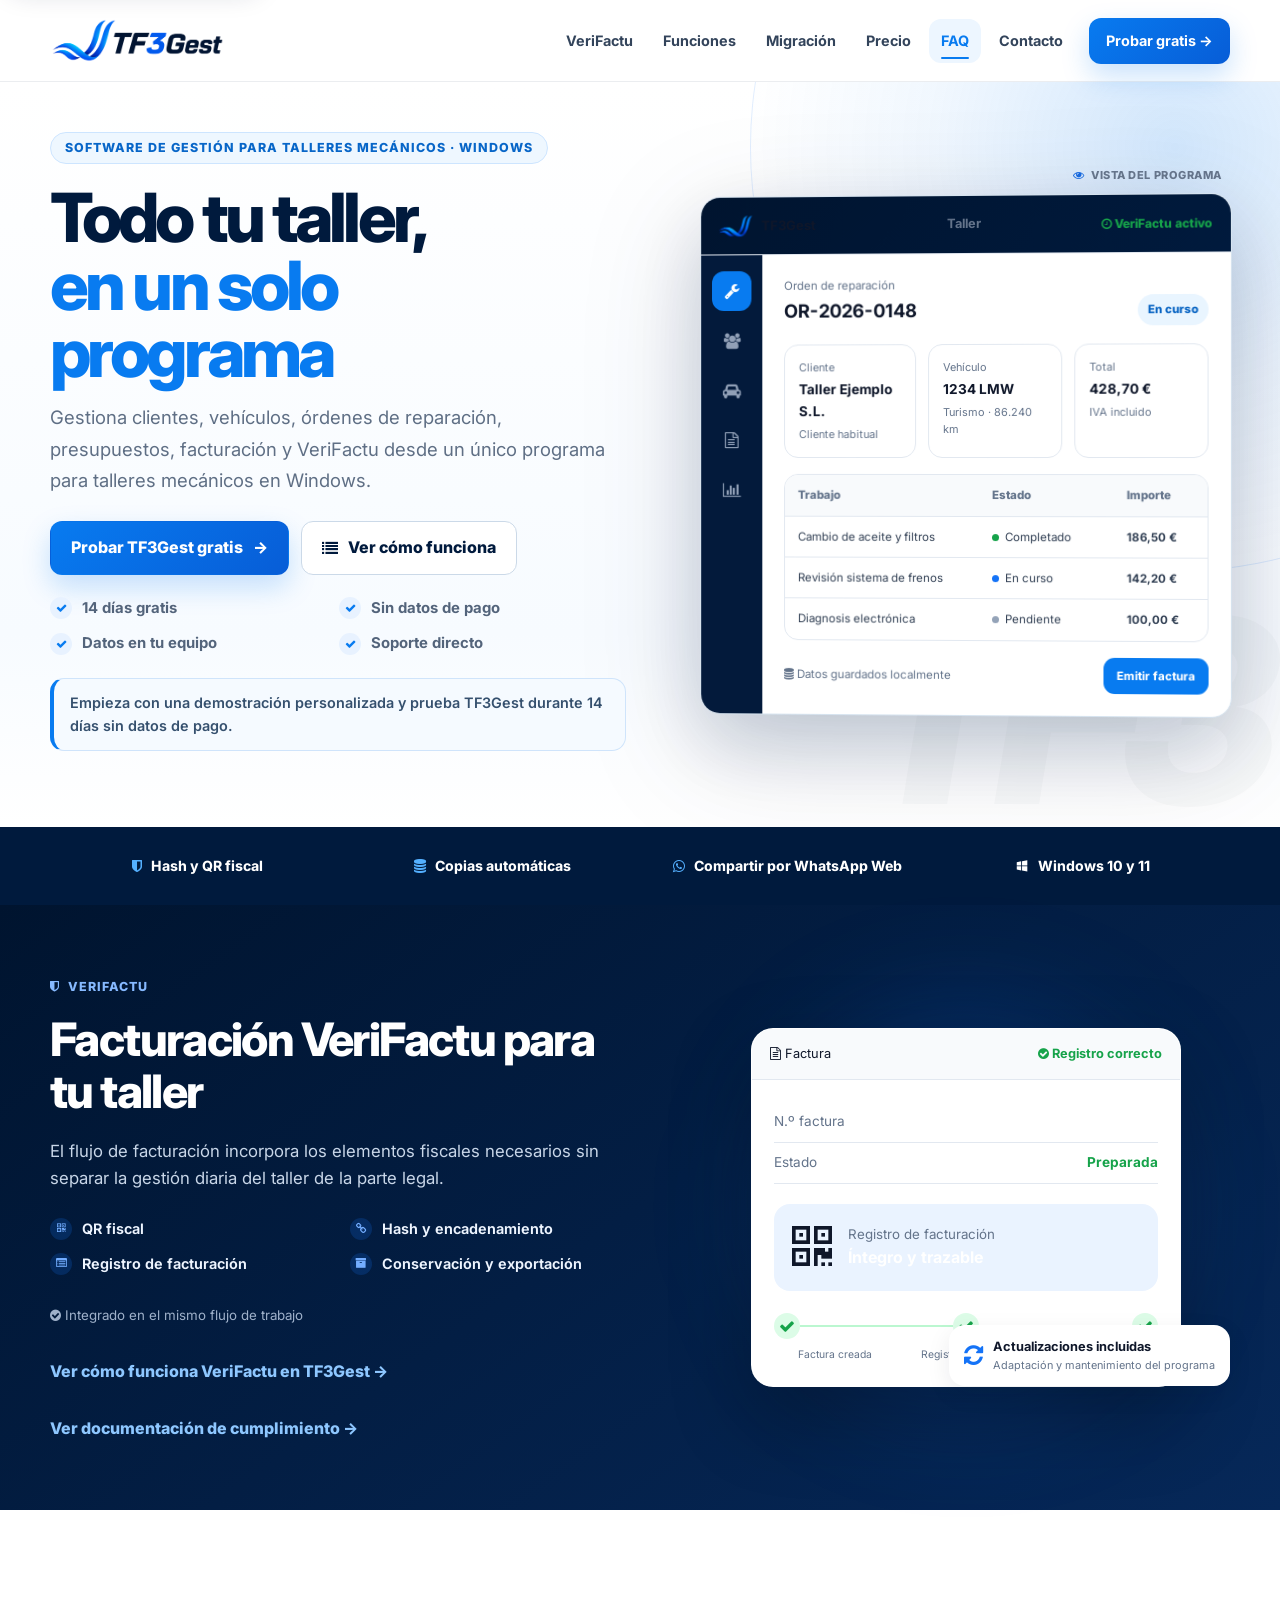
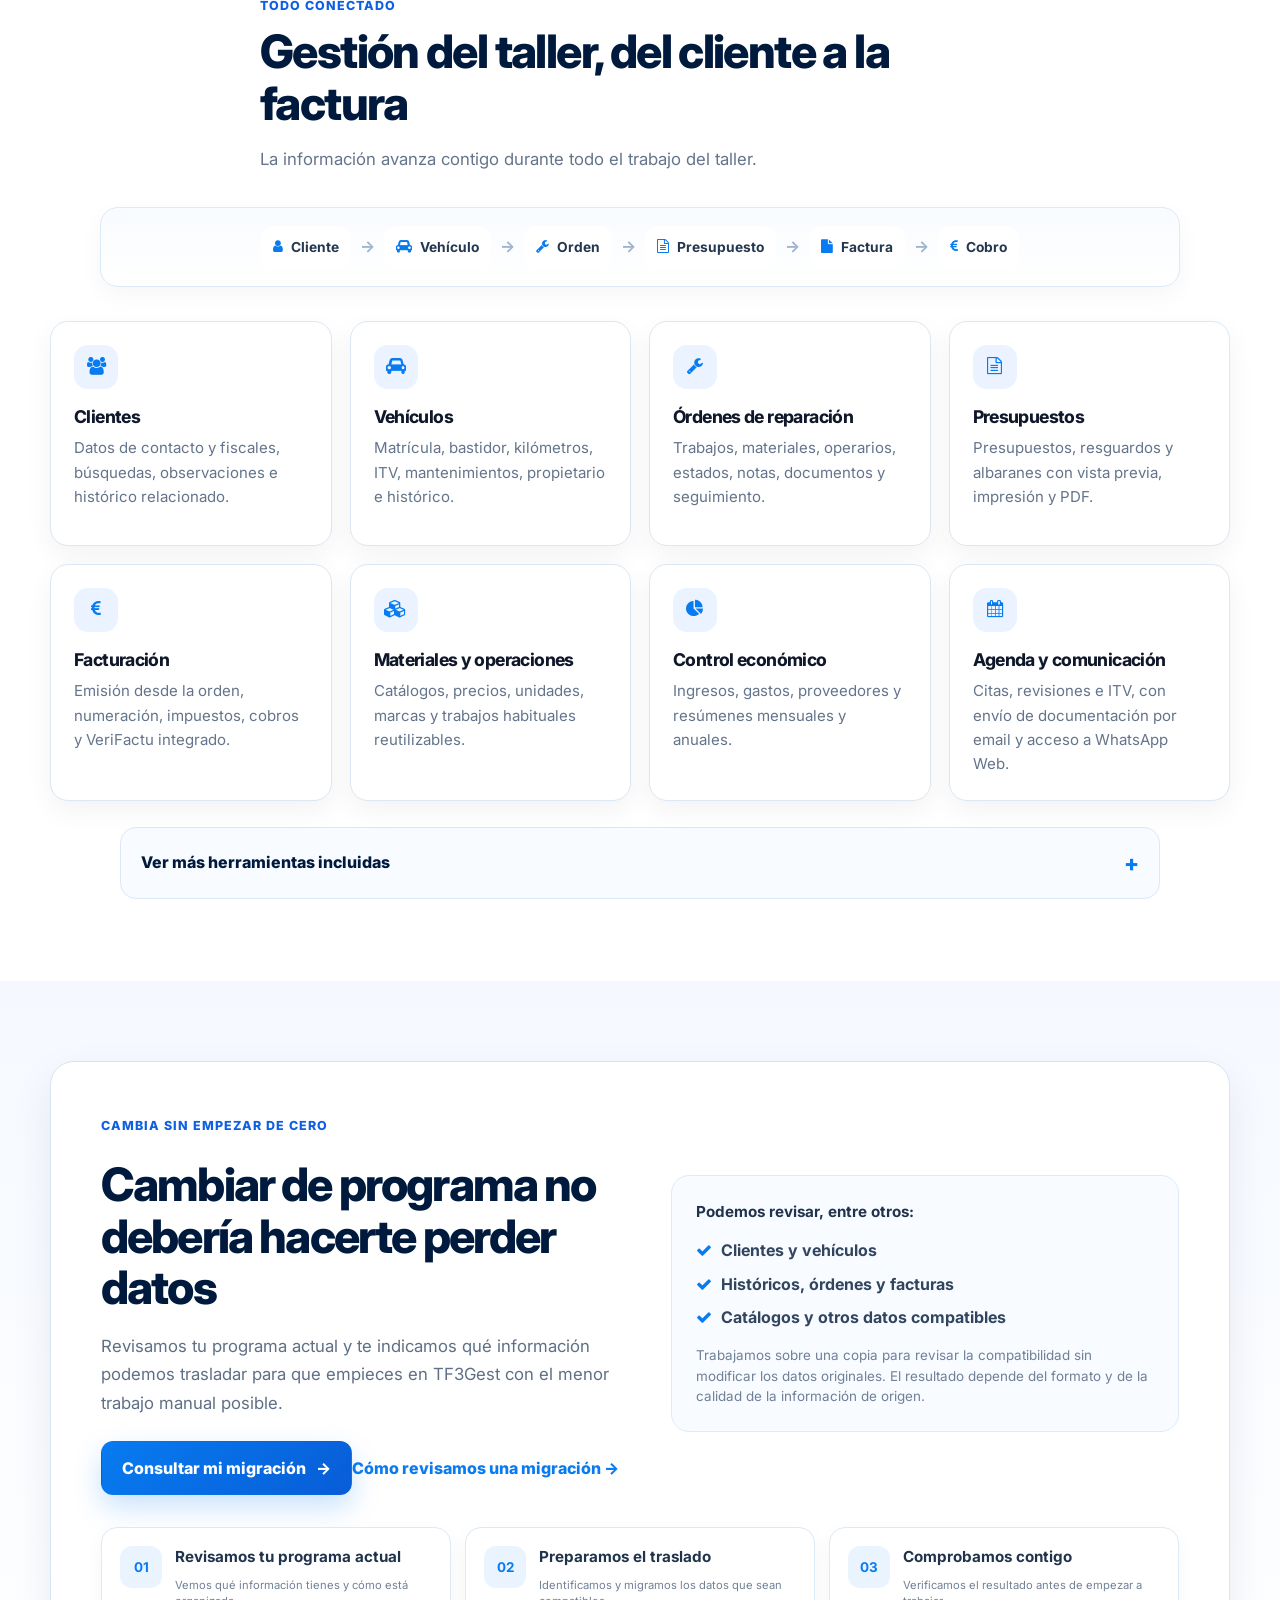
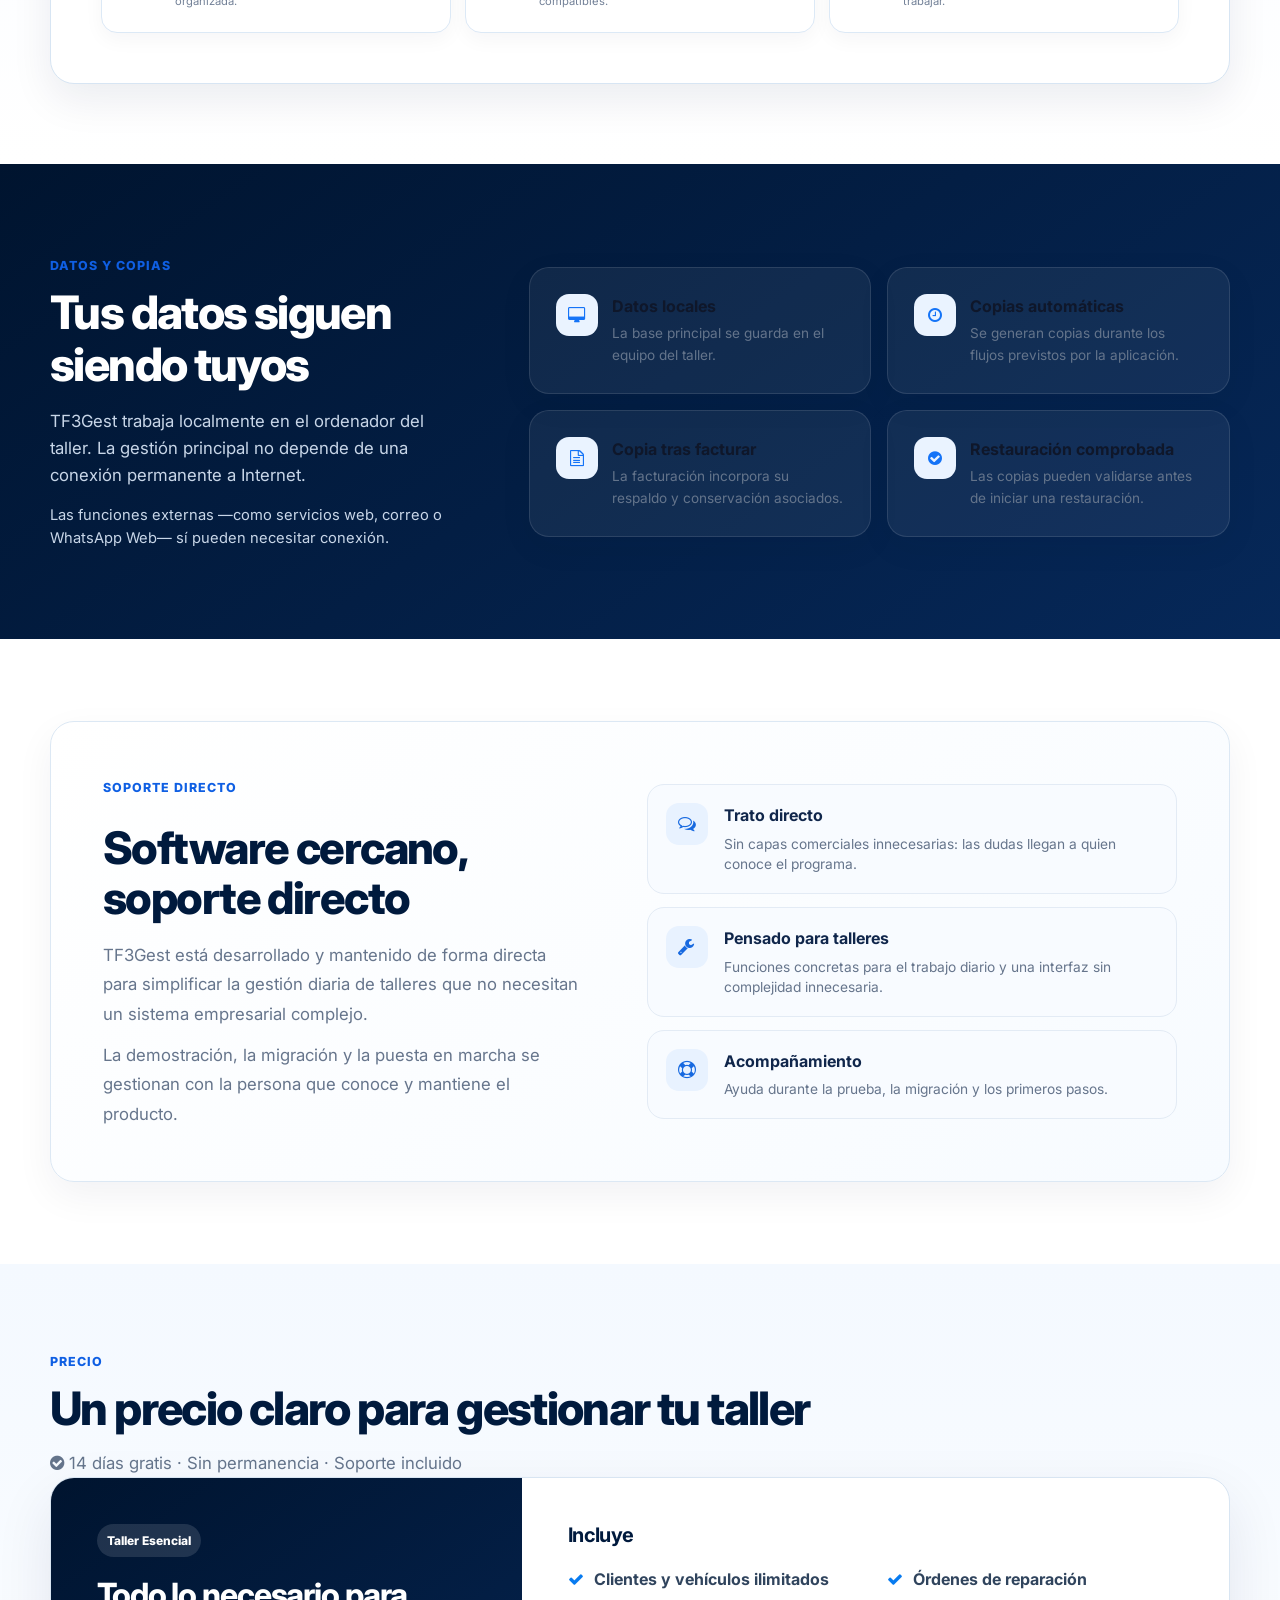
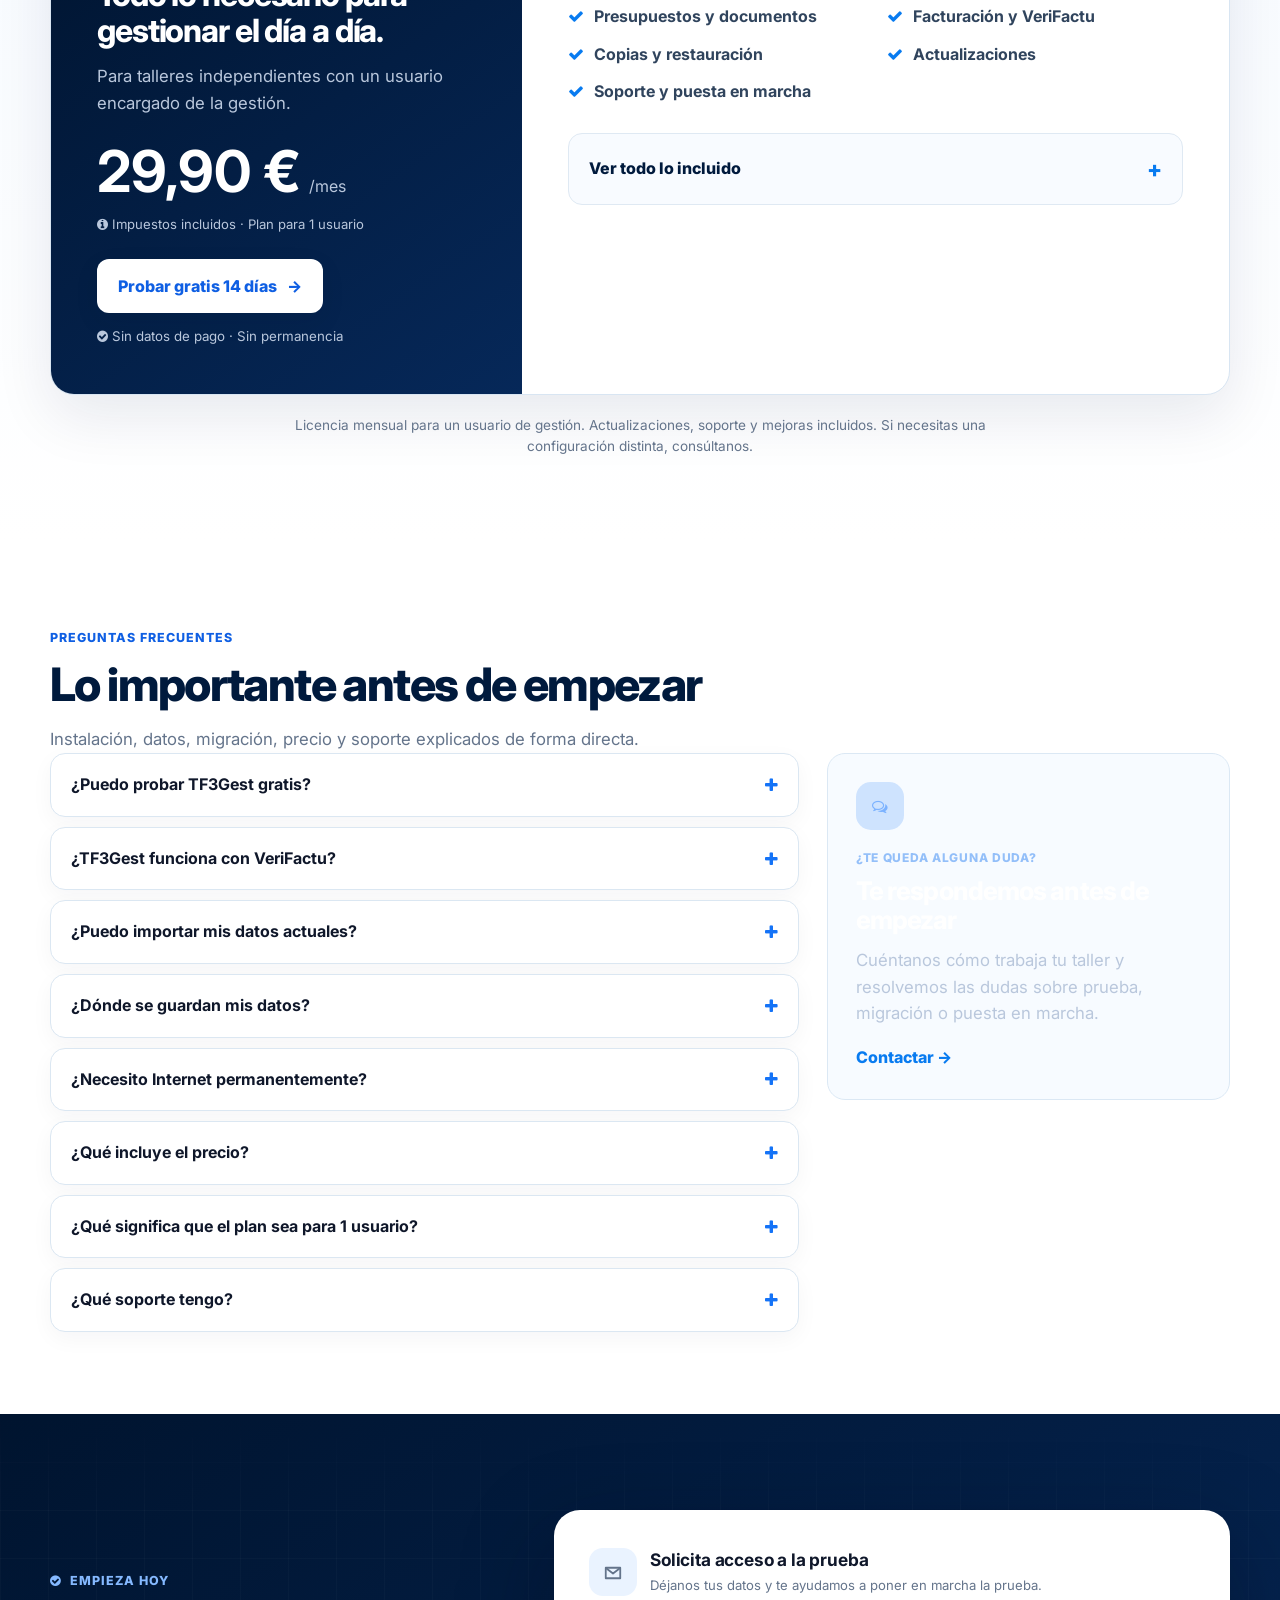
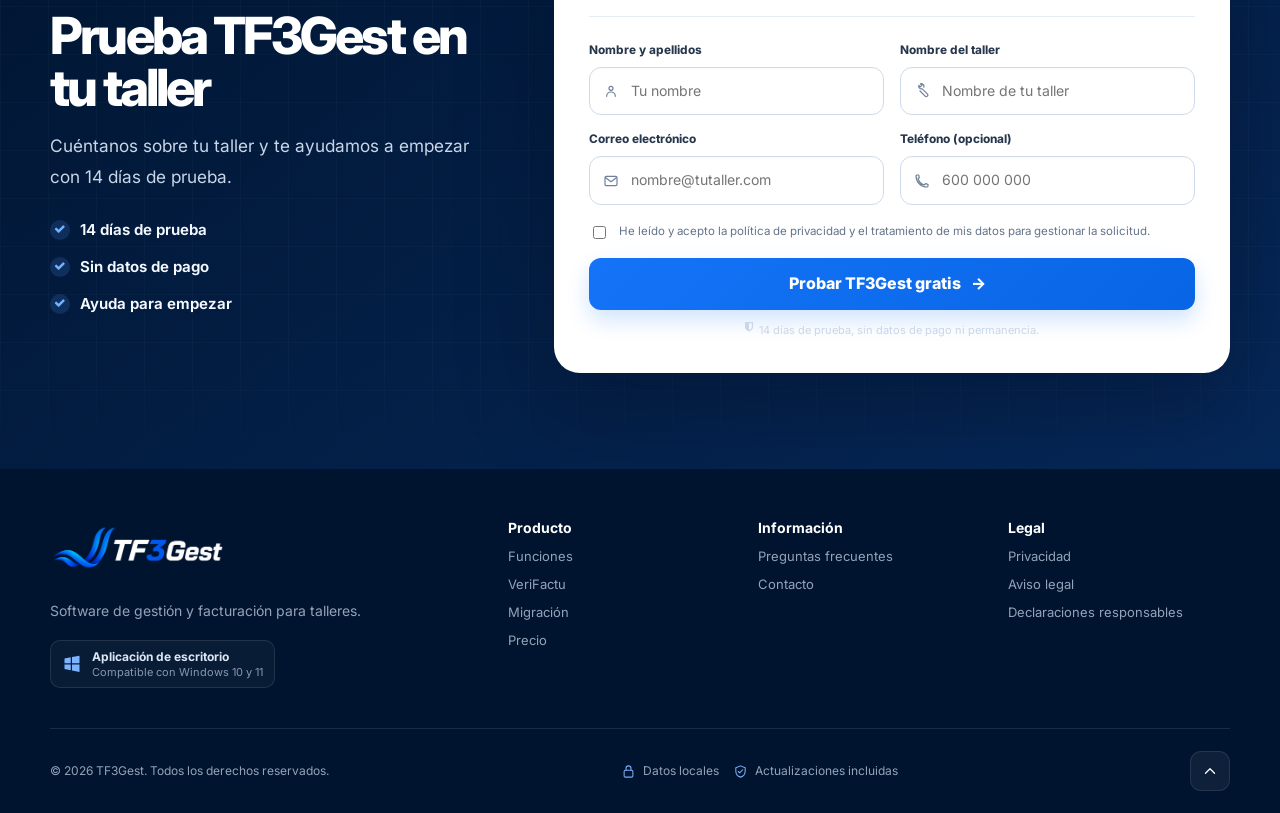
==== index.html @ b90264cd "s" ====
<!DOCTYPE html>

<html lang="es">
<head>
<title>TF3Gest | Software de gestión para talleres mecánicos</title>
<meta charset="utf-8"/>
<meta content="Software de gestión para talleres mecánicos en Windows: clientes, vehículos, órdenes de reparación, presupuestos, facturación, cobros y VeriFactu." name="description"/>
<meta content="width=device-width, initial-scale=1" name="viewport"/>
<meta content="index, follow, max-image-preview:large" name="robots"/>
<meta content="TF3Gest" name="author"/>
<meta content="#071633" name="theme-color"/>
<meta content="light" name="color-scheme"/>
<link href="https://tf3gest.com/" rel="canonical"/>
<link href="https://tf3gest.com/favicon.png" rel="icon" sizes="48x48" type="image/png"/>
<link href="https://tf3gest.com/favicon.ico" rel="icon" sizes="any"/>
<link href="https://tf3gest.com/apple-touch-icon.png" rel="apple-touch-icon" sizes="180x180"/>
<link href="site.webmanifest" rel="manifest"/>
<meta content="website" property="og:type"/>
<meta content="TF3Gest" property="og:site_name"/>
<meta content="es_ES" property="og:locale"/>
<meta content="TF3Gest, software de gestión para talleres mecánicos" property="og:image:alt"/>
<meta content="TF3Gest | Software de gestión para talleres mecánicos" name="twitter:title"/>
<meta content="Software para talleres mecánicos con gestión, facturación y VeriFactu en Windows." name="twitter:description"/>
<meta content="https://tf3gest.com/images/tf3gest-social.png" name="twitter:image"/>
<meta content="TF3Gest | Software de gestión para talleres mecánicos" property="og:title"/>
<meta content="Gestiona clientes, vehículos, reparaciones, presupuestos, facturación y VeriFactu desde un único programa para talleres mecánicos." property="og:description"/>
<meta content="https://tf3gest.com/images/tf3gest-social.png" property="og:image"/>
<meta content="https://tf3gest.com/" property="og:url"/>
<meta content="summary_large_image" name="twitter:card"/>
<script type="application/ld+json">{"@context":"https://schema.org","@type":"SoftwareApplication","name":"TF3Gest","url":"https://tf3gest.com/","applicationCategory":"BusinessApplication","applicationSubCategory":"Software de gestión para talleres mecánicos","operatingSystem":"Windows 10, Windows 11","inLanguage":"es-ES","description":"Software de gestión para talleres mecánicos en Windows: clientes, vehículos, órdenes de reparación, presupuestos, facturación, cobros y VeriFactu.","image":"https://tf3gest.com/images/tf3gest-social.png","offers":{"@type":"Offer","price":"29.90","priceCurrency":"EUR","description":"Plan Taller Esencial para 1 usuario"},"featureList":["Clientes y vehículos","Órdenes de reparación","Presupuestos, facturación y cobros","Funciones VeriFactu","Agenda y comunicación","Stock, compras y proveedores"]}</script>
<script type="application/ld+json">{
  "@context": "https://schema.org",
  "@type": "FAQPage",
  "mainEntity": [
    {
      "@type": "Question",
      "name": "¿Puedo probar TF3Gest gratis?",
      "acceptedAnswer": {
        "@type": "Answer",
        "text": "Sí. Puedes solicitar acceso y probar TF3Gest durante 14 días sin facilitar datos de pago."
      }
    },
    {
      "@type": "Question",
      "name": "¿TF3Gest funciona con VeriFactu?",
      "acceptedAnswer": {
        "@type": "Answer",
        "text": "Sí. La facturación incorpora los elementos de registro, trazabilidad, encadenamiento y QR incluidos en el flujo de VeriFactu de la aplicación."
      }
    },
    {
      "@type": "Question",
      "name": "¿Puedo importar mis datos actuales?",
      "acceptedAnswer": {
        "@type": "Answer",
        "text": "Sí. Revisamos previamente el formato y te indicamos qué información compatible puede trasladarse."
      }
    },
    {
      "@type": "Question",
      "name": "¿Dónde se guardan mis datos?",
      "acceptedAnswer": {
        "@type": "Answer",
        "text": "La base principal se guarda localmente en el ordenador del taller y la aplicación incorpora funciones de copia, validación y restauración."
      }
    },
    {
      "@type": "Question",
      "name": "¿Necesito Internet permanentemente?",
      "acceptedAnswer": {
        "@type": "Answer",
        "text": "No para la gestión principal. Las funciones que dependen de servicios externos sí necesitan conexión."
      }
    },
    {
      "@type": "Question",
      "name": "¿Qué incluye el precio?",
      "acceptedAnswer": {
        "@type": "Answer",
        "text": "El Plan Taller Esencial cuesta 29,90 € al mes, impuestos incluidos, para un usuario e incluye actualizaciones y soporte."
      }
    },
    {
      "@type": "Question",
      "name": "¿Qué significa que el plan sea para 1 usuario?",
      "acceptedAnswer": {
        "@type": "Answer",
        "text": "El Plan Taller Esencial incluye un usuario de gestión. Si el taller necesita una configuración diferente, se revisa el caso concreto."
      }
    },
    {
      "@type": "Question",
      "name": "¿Qué soporte tengo?",
      "acceptedAnswer": {
        "@type": "Answer",
        "text": "Incluye soporte durante la puesta en marcha y para resolver incidencias o dudas de uso del producto."
      }
    }
  ]
}</script>
<link href="https://fonts.googleapis.com" rel="preconnect"/>
<link crossorigin="" href="https://fonts.gstatic.com" rel="preconnect"/>
<link href="https://fonts.googleapis.com/css2?family=Inter:wght@400..800&amp;display=swap" rel="stylesheet"/>
<link as="font" crossorigin="anonymous" href="plugins/font-awesome-4.7.0/fonts/fontawesome-tf3gest.woff2" rel="preload" type="font/woff2"/><link href="plugins/font-awesome-4.7.0/css/font-awesome-tf3gest.min.css?v=20260828b" rel="stylesheet"/>
<link href="styles/design-system.css?v=2" rel="stylesheet"/>
<link href="styles/home.css?v=20260828g" rel="stylesheet"/>
<noscript>
<style>.nw-reveal{opacity:1;transform:none}</style>
</noscript><link href="styles/brand-final.css?v=20260828g" rel="stylesheet"/>
<meta content="TF3Gest" name="application-name"/><meta content="https://tf3gest.com/images/tf3gest-social.png" property="og:image:secure_url"/><meta content="image/png" property="og:image:type"/><meta content="1200" property="og:image:width"/><meta content="630" property="og:image:height"/><meta content="TF3Gest, software de gestión para talleres mecánicos" name="twitter:image:alt"/><link href="https://tf3gest.com/" hreflang="es-ES" rel="alternate"/><link href="https://tf3gest.com/" hreflang="x-default" rel="alternate"/><script type="application/ld+json">{"@context":"https://schema.org","@type":"WebSite","@id":"https://tf3gest.com/#website","url":"https://tf3gest.com/","name":"TF3Gest","alternateName":"TF3 Gest","inLanguage":"es-ES","description":"Software de gestión y facturación para talleres mecánicos."}</script></head>
<body id="top">
<a class="nw-skip-link" href="#contenido-principal">Saltar al contenido principal</a>
<div class="super_container">
<header class="header">
<div id="navbar_container">
</div>
</header>
<main id="inicio" tabindex="-1">
<span aria-hidden="true" class="nw-anchor-target" id="contenido-principal">
</span>
<section class="nw-hero" id="hero-section">
<div class="nw-shell nw-hero__grid">
<div class="nw-hero__copy">
<span class="nw-kicker">Software de gestión para talleres mecánicos · Windows</span>
<h1>Todo tu taller, <span>en un solo programa</span>
</h1>
<p class="nw-hero__lead">Gestiona clientes, vehículos, órdenes de reparación, presupuestos, facturación y VeriFactu desde un único programa para talleres mecánicos en Windows.</p>
<div class="nw-hero__actions">
<a class="nw-btn nw-btn--primary" href="#download-section">Probar TF3Gest gratis <span aria-hidden="true">→</span></a>
<a class="nw-btn nw-btn--secondary" href="#features-section">
<i aria-hidden="true" class="fa fa-list">
</i> Ver cómo funciona</a>
</div>
<div class="nw-trust">
<span>
<i aria-hidden="true" class="fa fa-check">
</i> 14 días gratis</span>
<span>
<i aria-hidden="true" class="fa fa-check">
</i> Sin datos de pago</span>
<span>
<i aria-hidden="true" class="fa fa-check">
</i> Datos en tu equipo</span>
<span>
<i aria-hidden="true" class="fa fa-check">
</i> Soporte directo</span>
</div>
<p class="nw-prelaunch-note">Empieza con una demostración personalizada y prueba TF3Gest durante 14 días sin datos de pago.</p>
</div>
<div aria-label="Vista de TF3Gest" class="nw-hero__visual">
<span class="nw-concept-label">
<i aria-hidden="true" class="fa fa-eye">
</i> Vista del programa</span>
<div aria-label="Vista del panel de TF3Gest" class="nw-app-preview">
<div class="nw-app-preview__topbar">
<div class="nw-app-preview__brand">
<img alt="" decoding="async" height="106" src="images/tf3gest-symbol-clean.png?v=20260828e" width="160"/>
<strong>TF3Gest</strong>
</div>
<span>Taller</span>
<div class="nw-app-preview__status">
<i aria-hidden="true" class="fa fa-clock-o">
</i> VeriFactu activo</div>
</div>
<div class="nw-app-preview__body">
<aside aria-hidden="true" class="nw-app-preview__sidebar">
<span class="is-active">
<i aria-hidden="true" class="fa fa-wrench">
</i>
</span>
<span>
<i aria-hidden="true" class="fa fa-users">
</i>
</span>
<span>
<i aria-hidden="true" class="fa fa-car">
</i>
</span>
<span>
<i aria-hidden="true" class="fa fa-file-text-o">
</i>
</span>
<span>
<i aria-hidden="true" class="fa fa-bar-chart">
</i>
</span>
</aside>
<div class="nw-app-preview__content">
<div class="nw-app-preview__heading">
<div>
<small>Orden de reparación</small>
<strong>OR-2026-0148</strong>
</div>
<span class="nw-status-pill">En curso</span>
</div>
<div class="nw-app-preview__cards">
<article>
<small>Cliente</small>
<strong>Taller Ejemplo S.L.</strong>
<span>Cliente habitual</span>
</article>
<article>
<small>Vehículo</small>
<strong>1234 LMW</strong>
<span>Turismo · 86.240 km</span>
</article>
<article>
<small>Total</small>
<strong>428,70 €</strong>
<span>IVA incluido</span>
</article>
</div>
<div class="nw-app-preview__table">
<div class="nw-app-preview__table-head">
<span>Trabajo</span>
<span>Estado</span>
<span>Importe</span>
</div>
<div>
<span>Cambio de aceite y filtros</span>
<span>
<b class="nw-dot nw-dot--green">
</b>Completado</span>
<strong>186,50 €</strong>
</div>
<div>
<span>Revisión sistema de frenos</span>
<span>
<b class="nw-dot">
</b>En curso</span>
<strong>142,20 €</strong>
</div>
<div>
<span>Diagnosis electrónica</span>
<span>
<b class="nw-dot nw-dot--gray">
</b>Pendiente</span>
<strong>100,00 €</strong>
</div>
</div>
<div class="nw-app-preview__footer">
<span>
<i aria-hidden="true" class="fa fa-database">
</i> Datos guardados localmente</span>
<button type="button">Emitir factura</button>
</div>
</div>
</div>
</div>
</div>
</div>
</section>
<section aria-label="Ventajas principales" class="nw-proof-strip">
<div class="nw-shell nw-proof-strip__grid">
<span>
<i aria-hidden="true" class="fa fa-shield">
</i> Hash y QR fiscal</span>
<span>
<i aria-hidden="true" class="fa fa-database">
</i> Copias automáticas</span>
<span>
<i aria-hidden="true" class="fa fa-whatsapp">
</i> Compartir por WhatsApp Web</span>
<span>
<svg aria-hidden="true" class="nw-icon nw-icon--windows" height="20" viewbox="0 0 24 24" width="20">
<path d="M3 5.5 10.5 4v7H3zM12 3.7 21 2v9h-9zM3 12.5h7.5v7L3 18zM12 12.5h9v9l-9-1.7z" fill="currentColor" stroke="none"></path>
</svg> Windows 10 y 11</span>
</div>
</section>
<section class="nw-verifactu-section" id="benefits-section"><div class="nw-shell"><div class="nw-verifactu-panel">
<div class="nw-verifactu-copy"><span class="nw-verifactu-eyebrow"><i aria-hidden="true" class="fa fa-shield"></i> VERIFACTU</span><h2>Facturación VeriFactu para tu taller</h2><p>El flujo de facturación incorpora los elementos fiscales necesarios sin separar la gestión diaria del taller de la parte legal.</p><div class="nw-verifactu-checks"><span><i aria-hidden="true" class="fa fa-qrcode"></i> QR fiscal</span><span><i aria-hidden="true" class="fa fa-link"></i> Hash y encadenamiento</span><span><i aria-hidden="true" class="fa fa-list-alt"></i> Registro de facturación</span><span><i aria-hidden="true" class="fa fa-archive"></i> Conservación y exportación</span></div><div class="nw-verifactu-actions"><small><i aria-hidden="true" class="fa fa-check-circle"></i> Integrado en el mismo flujo de trabajo</small><a class="nw-inline-link nw-inline-link--light" href="verifactu-talleres.html">Ver cómo funciona VeriFactu en TF3Gest →</a><a class="nw-inline-link nw-inline-link--light" href="declaracion-responsable.html">Ver documentación de cumplimiento →</a></div></div>
<div aria-label="Ejemplo visual del flujo de facturación con VeriFactu" class="nw-verifactu-visual"><div class="nw-verifactu-glow"></div><div class="nw-verifactu-window"><div class="nw-verifactu-window__bar"><span><i aria-hidden="true" class="fa fa-file-text-o"></i> Factura</span><strong><i aria-hidden="true" class="fa fa-check-circle"></i> Registro correcto</strong></div><div class="nw-verifactu-window__body"><div class="nw-vf-row"><span>N.º factura</span><strong>F-2026-00128</strong></div><div class="nw-vf-row"><span>Estado</span><strong class="nw-vf-ok">Preparada</strong></div><div class="nw-vf-code"><i aria-hidden="true" class="fa fa-qrcode"></i><div><small>Registro de facturación</small><strong>Íntegro y trazable</strong></div></div><div class="nw-vf-chain"><span class="is-done"><i aria-hidden="true" class="fa fa-check"></i></span><b></b><span class="is-done"><i aria-hidden="true" class="fa fa-check"></i></span><b></b><span class="is-done"><i aria-hidden="true" class="fa fa-check"></i></span></div><div class="nw-vf-statuses"><span>Factura creada</span><span>Registro generado</span><span>Lista para emitir</span></div></div></div><div class="nw-verifactu-seal"><i aria-hidden="true" class="fa fa-refresh"></i><span><strong>Actualizaciones incluidas</strong><small>Adaptación y mantenimiento del programa</small></span></div></div>
</div></div></section>
<section class="nw-features-section" id="features-section"><div class="nw-shell"><div class="nw-features-heading"><span class="nw-section-kicker">Todo conectado</span><h2>Gestión del taller, del cliente a la factura</h2><p>La información avanza contigo durante todo el trabajo del taller.</p></div><div aria-label="Flujo habitual de trabajo" class="nw-workflow-line"><span><i aria-hidden="true" class="fa fa-user"></i><strong>Cliente</strong></span><b aria-hidden="true">→</b><span><i aria-hidden="true" class="fa fa-car"></i><strong>Vehículo</strong></span><b aria-hidden="true">→</b><span><i aria-hidden="true" class="fa fa-wrench"></i><strong>Orden</strong></span><b aria-hidden="true">→</b><span><i aria-hidden="true" class="fa fa-file-text-o"></i><strong>Presupuesto</strong></span><b aria-hidden="true">→</b><span><i aria-hidden="true" class="fa fa-file"></i><strong>Factura</strong></span><b aria-hidden="true">→</b><span><i aria-hidden="true" class="fa fa-eur"></i><strong>Cobro</strong></span></div><div class="nw-features-grid nw-features-grid--core">
<article class="nw-feature-card"><span class="nw-feature-card__icon"><i aria-hidden="true" class="fa fa-users"></i></span><h3>Clientes</h3><p>Datos de contacto y fiscales, búsquedas, observaciones e histórico relacionado.</p></article><article class="nw-feature-card"><span class="nw-feature-card__icon"><i aria-hidden="true" class="fa fa-car"></i></span><h3>Vehículos</h3><p>Matrícula, bastidor, kilómetros, ITV, mantenimientos, propietario e histórico.</p></article><article class="nw-feature-card"><span class="nw-feature-card__icon"><i aria-hidden="true" class="fa fa-wrench"></i></span><h3>Órdenes de reparación</h3><p>Trabajos, materiales, operarios, estados, notas, documentos y seguimiento.</p></article><article class="nw-feature-card"><span class="nw-feature-card__icon"><i aria-hidden="true" class="fa fa-file-text-o"></i></span><h3>Presupuestos</h3><p>Presupuestos, resguardos y albaranes con vista previa, impresión y PDF.</p></article><article class="nw-feature-card"><span class="nw-feature-card__icon"><i aria-hidden="true" class="fa fa-eur"></i></span><h3>Facturación</h3><p>Emisión desde la orden, numeración, impuestos, cobros y VeriFactu integrado.</p></article><article class="nw-feature-card"><span class="nw-feature-card__icon"><i aria-hidden="true" class="fa fa-cubes"></i></span><h3>Materiales y operaciones</h3><p>Catálogos, precios, unidades, marcas y trabajos habituales reutilizables.</p></article><article class="nw-feature-card"><span class="nw-feature-card__icon"><i aria-hidden="true" class="fa fa-pie-chart"></i></span><h3>Control económico</h3><p>Ingresos, gastos, proveedores y resúmenes mensuales y anuales.</p></article><article class="nw-feature-card"><span class="nw-feature-card__icon"><i aria-hidden="true" class="fa fa-calendar"></i></span><h3>Agenda y comunicación</h3><p>Citas, revisiones e ITV, con envío de documentación por email y acceso a WhatsApp Web.</p></article></div>
<details class="nw-more-features"><summary>Ver más herramientas incluidas <span aria-hidden="true">+</span></summary><div class="nw-more-features__grid"><span><i aria-hidden="true" class="fa fa-paperclip"></i><strong>Archivos y firma</strong><small>Fotos, documentos y firma vinculados a órdenes y entregas.</small></span><span><i aria-hidden="true" class="fa fa-cubes"></i><strong>Stock y compras</strong><small>Existencias, compras, proveedores y control de materiales desde el mismo entorno.</small></span><span><i aria-hidden="true" class="fa fa-exchange"></i><strong>Migración de datos</strong><small>Revisión y traslado de información del programa anterior cuando sea compatible.</small></span><span><i aria-hidden="true" class="fa fa-database"></i><strong>Copias e informes</strong><small>Copias, validación, restauración y exportación de información.</small></span></div></details></div></section>
<section class="nw-migration-section" id="migration-section"><div class="nw-shell"><div class="nw-migration-panel nw-migration-panel--split"><div class="nw-migration-copy"><span class="nw-section-kicker">Cambia sin empezar de cero</span><h2>Cambiar de programa no debería hacerte perder datos</h2><p>Revisamos tu programa actual y te indicamos qué información podemos trasladar para que empieces en TF3Gest con el menor trabajo manual posible.</p><a class="nw-btn nw-btn--primary nw-migration-cta" href="contact.html?motivo=migracion">Consultar mi migración <span>→</span></a><a class="nw-inline-link" href="migracion-programa-taller.html">Cómo revisamos una migración →</a></div><div class="nw-migration-data"><strong>Podemos revisar, entre otros:</strong><ul><li><i aria-hidden="true" class="fa fa-check"></i> Clientes y vehículos</li><li><i aria-hidden="true" class="fa fa-check"></i> Históricos, órdenes y facturas</li><li><i aria-hidden="true" class="fa fa-check"></i> Catálogos y otros datos compatibles</li></ul><small>Trabajamos sobre una copia para revisar la compatibilidad sin modificar los datos originales. El resultado depende del formato y de la calidad de la información de origen.</small></div><div aria-label="Proceso de migración" class="nw-migration-steps"><span><strong>01</strong><b>Revisamos tu programa actual</b><small>Vemos qué información tienes y cómo está organizada.</small></span><span><strong>02</strong><b>Preparamos el traslado</b><small>Identificamos y migramos los datos que sean compatibles.</small></span><span><strong>03</strong><b>Comprobamos contigo</b><small>Verificamos el resultado antes de empezar a trabajar.</small></span></div></div></div></section>
<section class="nw-security-section" id="security-section"><div class="nw-shell"><div class="nw-security-grid"><div><span class="nw-section-kicker">Datos y copias</span><h2>Tus datos siguen siendo tuyos</h2><p>TF3Gest trabaja localmente en el ordenador del taller. La gestión principal no depende de una conexión permanente a Internet.</p><p class="nw-security-note">Las funciones externas —como servicios web, correo o WhatsApp Web— sí pueden necesitar conexión.</p></div><div class="nw-security-cards"><article><i aria-hidden="true" class="fa fa-desktop"></i><strong>Datos locales</strong><span>La base principal se guarda en el equipo del taller.</span></article><article><i aria-hidden="true" class="fa fa-clock-o"></i><strong>Copias automáticas</strong><span>Se generan copias durante los flujos previstos por la aplicación.</span></article><article><i aria-hidden="true" class="fa fa-file-text-o"></i><strong>Copia tras facturar</strong><span>La facturación incorpora su respaldo y conservación asociados.</span></article><article><i aria-hidden="true" class="fa fa-check-circle"></i><strong>Restauración comprobada</strong><span>Las copias pueden validarse antes de iniciar una restauración.</span></article></div></div></div></section>
<section class="nw-about-section" id="about-section"><div class="nw-shell"><div class="nw-about-panel"><div class="nw-about-copy"><span class="nw-section-kicker">Soporte directo</span><h2>Software cercano, soporte directo</h2><p>TF3Gest está desarrollado y mantenido de forma directa para simplificar la gestión diaria de talleres que no necesitan un sistema empresarial complejo.</p><p>La demostración, la migración y la puesta en marcha se gestionan con la persona que conoce y mantiene el producto.</p></div><div class="nw-about-facts"><article><i aria-hidden="true" class="fa fa-comments-o"></i><div><strong>Trato directo</strong><span>Sin capas comerciales innecesarias: las dudas llegan a quien conoce el programa.</span></div></article><article><i aria-hidden="true" class="fa fa-wrench"></i><div><strong>Pensado para talleres</strong><span>Funciones concretas para el trabajo diario y una interfaz sin complejidad innecesaria.</span></div></article><article><i aria-hidden="true" class="fa fa-life-ring"></i><div><strong>Acompañamiento</strong><span>Ayuda durante la prueba, la migración y los primeros pasos.</span></div></article></div></div></div></section>
<section class="nw-pricing-section nw-pricing-section--premium" id="pricing-section"><div class="nw-shell"><div class="nw-pricing-heading"><span class="nw-section-kicker">Precio</span><h2>Un precio claro para gestionar tu taller</h2><p class="nw-pricing-terms"><i aria-hidden="true" class="fa fa-check-circle"></i> 14 días gratis <span>·</span> Sin permanencia <span>·</span> Soporte incluido</p></div><article class="nw-plan-showcase nw-plan-showcase--simple"><div class="nw-plan-summary"><span class="nw-price-badge">Taller Esencial</span><h3>Todo lo necesario para gestionar el día a día.</h3><p>Para talleres independientes con un usuario encargado de la gestión.</p><div class="nw-price nw-price--light"><strong>29,90 €</strong><span>/mes</span></div><p class="nw-price-plain"><i aria-hidden="true" class="fa fa-info-circle"></i> Impuestos incluidos · Plan para 1 usuario</p><a class="nw-btn nw-btn--light" href="#download-section">Probar gratis 14 días <span>→</span></a><small><i aria-hidden="true" class="fa fa-check-circle"></i> Sin datos de pago · Sin permanencia</small></div><div class="nw-plan-core"><h4>Incluye</h4><ul><li><i aria-hidden="true" class="fa fa-check"></i> Clientes y vehículos ilimitados</li><li><i aria-hidden="true" class="fa fa-check"></i> Órdenes de reparación</li><li><i aria-hidden="true" class="fa fa-check"></i> Presupuestos y documentos</li><li><i aria-hidden="true" class="fa fa-check"></i> Facturación y VeriFactu</li><li><i aria-hidden="true" class="fa fa-check"></i> Copias y restauración</li><li><i aria-hidden="true" class="fa fa-check"></i> Actualizaciones</li><li><i aria-hidden="true" class="fa fa-check"></i> Soporte y puesta en marcha</li></ul><details class="nw-plan-details"><summary>Ver todo lo incluido <span aria-hidden="true">+</span></summary><div class="nw-plan-details__grid"><div><strong>Gestión</strong><span>1 usuario · búsquedas · históricos · kilometraje · ITV.</span></div><div><strong>Reparaciones</strong><span>Estados · trabajos · notas · materiales · historial.</span></div><div><strong>Facturación</strong><span>PDF · series · impuestos · albaranes · cobros · VeriFactu.</span></div><div><strong>Siempre incluido</strong><span>Base local · copias · actualizaciones · soporte · mejoras.</span></div></div></details></div></article><p class="nw-pricing-footnote">Licencia mensual para un usuario de gestión. Actualizaciones, soporte y mejoras incluidos. Si necesitas una configuración distinta, consúltanos.</p></div></section>
<section class="nw-faq-section" id="faq-section"><div class="nw-shell"><div class="nw-faq-heading nw-reveal"><span class="nw-section-kicker">Preguntas frecuentes</span><h2>Lo importante antes de empezar</h2><p>Instalación, datos, migración, precio y soporte explicados de forma directa.</p></div><div class="nw-faq-layout"><div class="nw-faq-list"><details class="nw-faq-item nw-reveal"><summary><span>¿Puedo probar TF3Gest gratis?</span><i aria-hidden="true" class="fa fa-plus"></i></summary><div class="nw-faq-answer"><p>Sí. Puedes solicitar acceso y probar TF3Gest durante 14 días sin facilitar datos de pago.</p></div></details><details class="nw-faq-item nw-reveal"><summary><span>¿TF3Gest funciona con VeriFactu?</span><i aria-hidden="true" class="fa fa-plus"></i></summary><div class="nw-faq-answer"><p>Sí. La facturación incorpora los elementos de registro, trazabilidad, encadenamiento y QR incluidos en el flujo de VeriFactu de la aplicación.</p></div></details><details class="nw-faq-item nw-reveal"><summary><span>¿Puedo importar mis datos actuales?</span><i aria-hidden="true" class="fa fa-plus"></i></summary><div class="nw-faq-answer"><p>Sí. Revisamos previamente el formato y te indicamos qué clientes, vehículos, históricos, facturas, órdenes o catálogos pueden trasladarse.</p></div></details><details class="nw-faq-item nw-reveal"><summary><span>¿Dónde se guardan mis datos?</span><i aria-hidden="true" class="fa fa-plus"></i></summary><div class="nw-faq-answer"><p>La base principal se guarda localmente en el ordenador del taller y la aplicación incorpora funciones de copia, validación y restauración.</p></div></details><details class="nw-faq-item nw-reveal"><summary><span>¿Necesito Internet permanentemente?</span><i aria-hidden="true" class="fa fa-plus"></i></summary><div class="nw-faq-answer"><p>No para la gestión principal. Las funciones que dependen de servicios externos, como correo, WhatsApp Web u otros servicios online, sí necesitan conexión.</p></div></details><details class="nw-faq-item nw-reveal"><summary><span>¿Qué incluye el precio?</span><i aria-hidden="true" class="fa fa-plus"></i></summary><div class="nw-faq-answer"><p>El Plan Taller Esencial cuesta 29,90 € al mes, impuestos incluidos, para un usuario. Incluye las funciones del plan, actualizaciones, copias y soporte.</p></div></details><details class="nw-faq-item nw-reveal"><summary><span>¿Qué significa que el plan sea para 1 usuario?</span><i aria-hidden="true" class="fa fa-plus"></i></summary><div class="nw-faq-answer"><p>El Plan Taller Esencial incluye un usuario de gestión. Si tu taller necesita una configuración diferente, consúltanos y revisamos contigo el caso concreto.</p></div></details><details class="nw-faq-item nw-reveal"><summary><span>¿Qué soporte tengo?</span><i aria-hidden="true" class="fa fa-plus"></i></summary><div class="nw-faq-answer"><p>Tienes soporte durante la puesta en marcha y para resolver incidencias o dudas de uso, con atención directa sobre el propio producto.</p></div></details></div><aside class="nw-faq-card nw-reveal"><span class="nw-faq-card__icon"><i aria-hidden="true" class="fa fa-comments-o"></i></span><span class="nw-faq-card__eyebrow">¿Te queda alguna duda?</span><h3>Te respondemos antes de empezar</h3><p>Cuéntanos cómo trabaja tu taller y resolvemos las dudas sobre prueba, migración o puesta en marcha.</p><a class="nw-inline-link" href="contact.html?motivo=consulta">Contactar →</a></aside></div></div></section>
<section class="nw-download-section" id="download-section">
<div class="nw-shell">
<div class="nw-download-panel">
<div class="nw-download-copy"><span class="nw-download-kicker"><i aria-hidden="true" class="fa fa-check-circle"></i> Empieza hoy</span><h2>Prueba TF3Gest en tu taller</h2><p>Cuéntanos sobre tu taller y te ayudamos a empezar con 14 días de prueba.</p><div class="nw-download-benefits"><span><i aria-hidden="true" class="fa fa-check"></i> 14 días de prueba</span><span><i aria-hidden="true" class="fa fa-check"></i> Sin datos de pago</span><span><i aria-hidden="true" class="fa fa-check"></i> Ayuda para empezar</span></div></div>
<div class="nw-download-form-card">
<div class="nw-download-form-heading">
<span aria-hidden="true" class="nw-download-form-icon">
<svg height="20" viewbox="0 0 24 24" width="20">
<path d="M4.75 6.75h14.5v10.5H4.75z"></path>
<path d="m5.5 7.5 6.5 5 6.5-5"></path>
</svg>
</span>
<div><strong>Solicita acceso a la prueba</strong><span>Déjanos tus datos y te ayudamos a poner en marcha la prueba.</span></div>
</div>
<form action="https://formspree.io/f/mojgddly" aria-describedby="trial-form-status" class="nw-download-form" id="trial-form" method="POST">
<input name="_subject" type="hidden" value="Nueva solicitud de prueba de TF3Gest"/>
<input name="_language" type="hidden" value="es"/>
<input name="origen" type="hidden" value="Landing principal"/>
<input name="tipo_solicitud" type="hidden" value="Prueba gratuita de TF3Gest"/>
<div class="nw-form-grid">
<div class="nw-form-field">
<label for="trial-name">Nombre y apellidos</label>
<div class="nw-download-input-group">
<svg aria-hidden="true" class="nw-icon" height="20" viewbox="0 0 24 24" width="20">
<circle cx="12" cy="8" r="3"></circle>
<path d="M5.5 20a6.5 6.5 0 0 1 13 0"></path>
</svg>
<input aria-describedby="trial-name-error" autocapitalize="words" autocomplete="name" id="trial-name" maxlength="80" minlength="2" name="nombre" placeholder="Tu nombre" required="" spellcheck="false" type="text"/>
</div>
<small aria-atomic="true" aria-live="polite" class="nw-field-error" id="trial-name-error">
</small>
</div>
<div class="nw-form-field">
<label for="trial-workshop">Nombre del taller</label>
<div class="nw-download-input-group">
<svg aria-hidden="true" class="nw-icon" height="20" viewbox="0 0 24 24" width="20">
<path d="M14.7 6.3a4 4 0 0 0-5-5l2.1 2.1-2.4 2.4-2.1-2.1a4 4 0 0 0 5 5L20 16.4a2.3 2.3 0 1 1-3.3 3.3L9 12"></path>
</svg>
<input aria-describedby="trial-workshop-error" autocapitalize="words" autocomplete="organization" id="trial-workshop" maxlength="100" minlength="2" name="taller" placeholder="Nombre de tu taller" required="" spellcheck="false" type="text"/>
</div>
<small aria-atomic="true" aria-live="polite" class="nw-field-error" id="trial-workshop-error">
</small>
</div>
<div class="nw-form-field">
<label for="trial-email">Correo electrónico</label>
<div class="nw-download-input-group">
<svg aria-hidden="true" class="nw-icon" height="20" viewbox="0 0 24 24" width="20">
<rect height="14" rx="2" width="18" x="3" y="5"></rect>
<path d="m4 7 8 6 8-6"></path>
</svg>
<input aria-describedby="trial-email-error" autocapitalize="none" autocomplete="email" id="trial-email" inputmode="email" maxlength="120" name="email" placeholder="nombre@tutaller.com" required="" spellcheck="false" type="email"/>
</div>
<small aria-atomic="true" aria-live="polite" class="nw-field-error" id="trial-email-error">
</small>
</div>
<div class="nw-form-field">
<label for="trial-phone">Teléfono <span class="nw-optional">(opcional)</span>
</label>
<div class="nw-download-input-group">
<svg aria-hidden="true" class="nw-icon" height="20" viewbox="0 0 24 24" width="20">
<path d="M7 3H4.5A1.5 1.5 0 0 0 3 4.5C3 13.6 10.4 21 19.5 21a1.5 1.5 0 0 0 1.5-1.5V17l-4-1-1.2 2a14 14 0 0 1-9.8-9.8L8 7Z"></path>
</svg>
<input aria-describedby="trial-phone-error" autocapitalize="none" autocomplete="tel" id="trial-phone" inputmode="tel" maxlength="30" name="telefono" placeholder="600 000 000" spellcheck="false" type="tel"/>
</div>
<small aria-atomic="true" aria-live="polite" class="nw-field-error" id="trial-phone-error">
</small>
</div>
</div>
<div aria-hidden="true" class="nw-form-honeypot">
<label for="trial-company-web">No rellenar este campo</label>
<input autocomplete="off" id="trial-company-web" name="_gotcha" tabindex="-1" type="text"/>
</div>
<label class="nw-consent" for="trial-consent">
<input aria-describedby="trial-consent-error" id="trial-consent" name="privacidad_aceptada" required="" type="checkbox" value="Sí"/>
<span>
                  He leído y acepto la <a href="privacidad.html" rel="noopener noreferrer" target="_blank">política de privacidad</a> y el tratamiento de mis datos para gestionar la solicitud.
                </span>
</label>
<small aria-atomic="true" aria-live="polite" class="nw-field-error nw-field-error--consent" id="trial-consent-error">
</small>
<div aria-atomic="true" aria-live="polite" class="nw-form-status" id="trial-form-status" role="status">
</div>
<button id="trial-submit" type="submit">
<span class="nw-submit-label">Probar TF3Gest gratis</span>
<span aria-hidden="true" class="nw-submit-arrow">→</span>
<span aria-hidden="true" class="nw-submit-spinner">
</span>
</button>
</form>
<p class="nw-download-privacy"><i aria-hidden="true" class="fa fa-shield"></i> 14 días de prueba, sin datos de pago ni permanencia.</p>
</div>
</div>
</div>
</section>
</main>
<div aria-hidden="true" class="nw-page-progress">
<span id="nw-page-progress-bar">
</span>
</div>
</div>
<script defer="" src="js/navbar.js?v=20260828d">
</script>
<script defer="" src="js/formulario.js?v=7">
</script>
<script defer="" src="js/site-enhancements.js?v=3">
</script>
<footer class="nw-footer">
<div class="nw-footer__shell">
<div class="nw-footer__top">
<div class="nw-footer__brand">
<a aria-label="Volver al inicio" class="nw-footer__logo" href="/#inicio"><img alt="TF3Gest" class="nw-footer__logo-image" decoding="async" height="266" loading="lazy" src="images/tf3gest-logo-white.png?v=20260828ee" width="800"/></a>
<p>Software de gestión y facturación para talleres.</p>
<div class="nw-footer__platform">
<svg aria-hidden="true" class="nw-icon nw-icon--windows" height="20" viewbox="0 0 24 24" width="20"><path d="M3 5.5 10.5 4v7H3zM12 3.7 21 2v9h-9zM3 12.5h7.5v7L3 18zM12 12.5h9v9l-9-1.7z" fill="currentColor" stroke="none"></path></svg>
<span><strong>Aplicación de escritorio</strong><small>Compatible con Windows 10 y 11</small></span>
</div>
</div>
<div class="nw-footer__links">
<div class="nw-footer__column"><strong>Producto</strong><a href="/#features-section">Funciones</a><a href="verifactu-talleres.html">VeriFactu</a><a href="migracion-programa-taller.html">Migración</a><a href="/#pricing-section">Precio</a></div>
<div class="nw-footer__column"><strong>Información</strong><a href="/#faq-section">Preguntas frecuentes</a><a href="contact.html">Contacto</a></div>
<div class="nw-footer__column"><strong>Legal</strong><a href="privacidad.html">Privacidad</a><a href="aviso-legal.html">Aviso legal</a><a href="declaracion-responsable.html">Declaraciones responsables</a></div>
</div>
</div>
<div class="nw-footer__bottom">
<p>© <span data-current-year="">2026</span> TF3Gest. Todos los derechos reservados.</p>
<div class="nw-footer__badges">
<span><svg aria-hidden="true" class="nw-icon" height="20" viewbox="0 0 24 24" width="20"><rect height="11" rx="2" width="14" x="5" y="10"></rect><path d="M8 10V7a4 4 0 0 1 8 0v3"></path></svg> Datos locales</span>
<span><svg aria-hidden="true" class="nw-icon" height="20" viewbox="0 0 24 24" width="20"><path d="M12 3 4.5 6v5.5c0 4.8 3.1 8.1 7.5 9.5 4.4-1.4 7.5-4.7 7.5-9.5V6z"></path><path d="m8.5 12 2.2 2.2 4.8-5"></path></svg> Actualizaciones incluidas</span>
</div>
<a aria-label="Volver arriba" class="nw-footer__back" href="#top"><span class="nw-footer__back-text">Volver arriba</span><svg aria-hidden="true" class="nw-icon" height="20" viewbox="0 0 24 24" width="20"><path d="m6 15 6-6 6 6"></path></svg></a>
</div>
</div>
</footer><script>document.querySelectorAll("[data-current-year]").forEach(function(el){el.textContent=new Date().getFullYear();});</script>
</body>
</html>
---- styles/design-system.css ----
:root{
  --nw-primary:#1473f7;--nw-primary-dark:#0f5fe3;--nw-primary-soft:#eaf3ff;
  --nw-ink:#0f172a;--nw-text:#334155;--nw-muted:#64748b;--nw-line:#e2e8f0;
  --nw-bg:#ffffff;--nw-bg-soft:#f8fafc;--nw-success:#16a34a;--nw-warning:#f59e0b;--nw-danger:#dc2626;
  --nw-radius-sm:14px;--nw-radius:20px;--nw-radius-lg:24px;
  --nw-shadow:0 8px 24px rgba(15,23,42,.08);--nw-shadow-hover:0 12px 40px rgba(15,23,42,.12);
  --nw-ease:cubic-bezier(.2,.8,.2,1);--nw-speed:180ms;
  --nw-s1:4px;--nw-s2:8px;--nw-s3:16px;--nw-s4:24px;--nw-s5:32px;--nw-s6:48px;--nw-s7:64px;
  --nw-shell:1180px;
}
*,*::before,*::after{box-sizing:border-box}
html{scroll-behavior:smooth;scroll-padding-top:88px}
body{margin:0;background:var(--nw-bg);color:var(--nw-text);font-family: "Inter", -apple-system, BlinkMacSystemFont, "Segoe UI", sans-serif;line-height:1.6;overflow-x:hidden}
body.menu-open{overflow:hidden}
img{max-width:100%;height:auto}
a{color:inherit;text-decoration:none}
button,input,select,textarea{font:inherit}
button{cursor:pointer}
::selection{background:#cfe3ff;color:var(--nw-ink)}
.nw-shell{width:min(var(--nw-shell),calc(100% - 48px));margin-inline:auto}
.nw-skip-link{position:fixed;left:16px;top:-80px;z-index:9999;padding:10px 16px;border-radius:12px;background:var(--nw-ink);color:#fff;font-weight:700;transition:top var(--nw-speed) var(--nw-ease)}
.nw-skip-link:focus{top:16px}
.nw-anchor-target{display:block;position:relative;top:-88px;visibility:hidden}
.nw-section-kicker,.nw-kicker,.nw-download-kicker,.nw-verifactu-eyebrow{display:inline-flex;align-items:center;gap:8px;font-size:.78rem;line-height:1;font-weight:800;letter-spacing:.08em;text-transform:uppercase}
.nw-section-kicker,.nw-kicker{color:var(--nw-primary-dark)}
h1,h2,h3,h4{margin:0;color:var(--nw-ink);line-height:1.12;letter-spacing:-.035em}
h1{font-size:clamp(2.65rem,5.2vw,5.25rem);font-weight:800}
h2{font-size:clamp(2rem,3.6vw,3.6rem);font-weight:800}
h3{font-size:clamp(1.25rem,2vw,1.8rem);font-weight:750}
p{margin:0}
.nw-btn{display:inline-flex;min-height:48px;align-items:center;justify-content:center;gap:10px;padding:12px 20px;border:1px solid transparent;border-radius:var(--nw-radius-sm);font-weight:700;line-height:1.2;transition:transform var(--nw-speed) var(--nw-ease),box-shadow var(--nw-speed) var(--nw-ease),background var(--nw-speed) var(--nw-ease),border-color var(--nw-speed) var(--nw-ease)}
.nw-btn:hover{transform:translateY(-2px)}
.nw-btn:focus-visible{outline:3px solid rgba(20,115,247,.25);outline-offset:3px}
.nw-btn--primary{background:var(--nw-primary);color:#fff;box-shadow:0 8px 20px rgba(20,115,247,.24)}
.nw-btn--primary:hover{background:var(--nw-primary-dark);box-shadow:0 12px 28px rgba(20,115,247,.3);color:#fff}
.nw-btn--secondary{background:#fff;color:var(--nw-ink);border-color:var(--nw-line)}
.nw-btn--secondary:hover{border-color:#b8c8dd;box-shadow:var(--nw-shadow);color:var(--nw-ink)}
.nw-btn--light{background:#fff;color:var(--nw-primary-dark);box-shadow:var(--nw-shadow)}
.nw-btn--light:hover{color:var(--nw-primary-dark);box-shadow:var(--nw-shadow-hover)}
.nw-reveal{opacity:1;transform:none}
@media(max-width:760px){.nw-shell{width:min(var(--nw-shell),calc(100% - 32px))}h1{font-size:clamp(2.35rem,12vw,3.4rem)}h2{font-size:clamp(1.85rem,8vw,2.55rem)}}
@media(prefers-reduced-motion:reduce){html{scroll-behavior:auto}*,*::before,*::after{animation-duration:.01ms;animation-iteration-count:1;transition-duration:.01ms}}

/* Accessibility and shared utilities */
:focus-visible{outline:3px solid rgba(20,115,247,.32);outline-offset:3px}
[hidden]{display:none}
.sr-only{position:absolute;width:1px;height:1px;padding:0;margin:-1px;overflow:hidden;clip:rect(0,0,0,0);white-space:nowrap;border:0}
.footer{background:#071326;color:#d8e2f0}
.nw-shared-footer__inner{min-height:150px;padding-block:34px;display:grid;grid-template-columns:1fr auto;gap:24px;align-items:center}
.nw-shared-footer__brand a{display:inline-flex;align-items:center;gap:10px;color:#fff}.nw-shared-footer__brand img{width:48px;height:34px;object-fit:contain}.nw-shared-footer__brand p,.nw-shared-footer__copyright{margin-top:8px;color:#91a2ba;font-size:.84rem}.nw-shared-footer__links{display:flex;flex-wrap:wrap;justify-content:flex-end;gap:8px 18px}.nw-shared-footer__links a{color:#c4d0df;font-size:.88rem;font-weight:650}.nw-shared-footer__links a:hover{color:#fff}.nw-shared-footer__copyright{grid-column:1/-1;margin:0;padding-top:20px;border-top:1px solid rgba(255,255,255,.1)}
@media(max-width:760px){.nw-shared-footer__inner{grid-template-columns:1fr}.nw-shared-footer__links{justify-content:flex-start}.nw-shared-footer__copyright{grid-column:auto}}

button,input,textarea,select,optgroup{font-family:"Inter", -apple-system, BlinkMacSystemFont, "Segoe UI", sans-serif;}
---- styles/home.css ----
/* Header */
.header{position:fixed;inset:0 0 auto;z-index:1000;height:76px;background:rgba(255,255,255,.88);border-bottom:1px solid rgba(226,232,240,.7);backdrop-filter:blur(18px);transition:box-shadow var(--nw-speed) var(--nw-ease),background var(--nw-speed) var(--nw-ease)}
.header.is-scrolled{background:rgba(255,255,255,.96);box-shadow:0 8px 30px rgba(15,23,42,.07)}
#navbar_container{height:100%}.nw-nav__inner{width:min(var(--nw-shell),calc(100% - 48px));height:100%;margin:auto;display:flex;align-items:center;justify-content:space-between;gap:24px}
.nw-brand{display:flex;align-items:center;gap:12px;min-width:max-content}.nw-brand img{width:68px;height:48px;object-fit:contain}
.nw-main-nav{display:flex;align-items:center;gap:6px}.nw-main-nav>a{position:relative;padding:10px 12px;border-radius:12px;color:#475569;font-size:.9rem;font-weight:700;transition:background var(--nw-speed),color var(--nw-speed)}.nw-main-nav>a:hover,.nw-main-nav>a.is-active{background:var(--nw-bg-soft);color:var(--nw-ink)}.nw-main-nav>a.is-active::after{content:"";position:absolute;left:12px;right:12px;bottom:4px;height:2px;border-radius:2px;background:var(--nw-primary)}.nw-main-nav .nw-nav-cta{margin-left:8px;padding:11px 17px;background:var(--nw-primary);color:#fff;box-shadow:0 8px 18px rgba(20,115,247,.2)}.nw-main-nav .nw-nav-cta:hover{background:var(--nw-primary-dark);color:#fff}.nw-main-nav .nw-nav-cta::after{display:none}
.nw-menu-toggle{display:none;width:44px;height:44px;border:1px solid var(--nw-line);border-radius:14px;background:#fff;align-items:center;justify-content:center;flex-direction:column;gap:5px}.nw-menu-toggle span{width:19px;height:2px;background:var(--nw-ink);border-radius:2px;transition:transform var(--nw-speed),opacity var(--nw-speed)}.nw-menu-toggle.is-open span:nth-child(1){transform:translateY(7px) rotate(45deg)}.nw-menu-toggle.is-open span:nth-child(2){opacity:0}.nw-menu-toggle.is-open span:nth-child(3){transform:translateY(-7px) rotate(-45deg)}
/* Common sections */
main{padding-top:76px},.nw-features-section,.nw-ideal-section,.nw-included-section,.nw-tour-section,.nw-onboarding-section,.nw-support-section,.nw-pricing-section,.nw-faq-section,.nw-download-section{padding:72px 0},.nw-features-heading,.nw-included-heading,.nw-pricing-heading,.nw-faq-heading,.nw-section-heading{max-width:760px;margin:0 auto 40px;text-align:center} p,.nw-features-heading p,.nw-included-heading p,.nw-pricing-heading p,.nw-faq-heading p,.nw-section-heading p{margin-top:16px;color:var(--nw-muted);font-size:1.05rem} .nw-section-kicker,.nw-features-heading .nw-section-kicker,.nw-included-heading .nw-section-kicker,.nw-pricing-heading .nw-section-kicker,.nw-faq-heading .nw-section-kicker,.nw-section-heading .nw-section-kicker{margin-bottom:14px}
/* Hero */
.nw-hero{position:relative;overflow:hidden;padding:84px 0 64px;background:radial-gradient(circle at 85% 15%,rgba(20,115,247,.14),transparent 36%),linear-gradient(180deg,#fff 0%,#f8fbff 100%)}.nw-hero::before{content:"";position:absolute;width:620px;height:620px;border-radius:50%;right:-260px;top:-280px;border:1px solid rgba(20,115,247,.12)}.nw-hero__grid{display:grid;grid-template-columns:minmax(0,.95fr) minmax(480px,1.05fr);align-items:center;gap:56px}.nw-hero__copy{position:relative;z-index:2}.nw-kicker{padding:9px 12px;border:1px solid #cfe3ff;border-radius:999px;background:#f3f8ff}.nw-hero h1{margin-top:20px}.nw-hero h1 span{display:block;color:var(--nw-primary)}.nw-hero__lead{max-width:650px;margin-top:22px;color:#526174;font-size:clamp(1.05rem,1.5vw,1.22rem)}.nw-hero__actions{display:flex;flex-wrap:wrap;gap:12px;margin-top:30px}.nw-trust{display:grid;grid-template-columns:repeat(2,minmax(0,1fr));gap:12px 18px;margin-top:28px;max-width:560px}.nw-trust span{display:flex;align-items:center;gap:10px;color:#42526a;font-size:.93rem;font-weight:700}.nw-trust i{display:grid;place-items:center;width:22px;height:22px;border-radius:50%;background:#e8f2ff;color:var(--nw-primary);font-size:.7rem}
.nw-hero__visual{position:relative;z-index:1}.nw-app-preview{overflow:hidden;border:1px solid #dce6f2;border-radius:24px;background:#fff;box-shadow:0 28px 70px rgba(15,23,42,.14);transform:perspective(1200px) rotateY(-2deg)}.nw-app-preview__topbar{height:58px;padding:0 18px;display:grid;grid-template-columns:1fr auto 1fr;align-items:center;border-bottom:1px solid var(--nw-line);background:#fbfdff}.nw-app-preview__brand{display:flex;align-items:center;gap:9px;color:var(--nw-ink);font-size:.82rem}.nw-app-preview__brand img{width:30px;height:24px;object-fit:contain}.nw-app-preview__topbar>span{color:var(--nw-muted);font-size:.8rem;font-weight:700}.nw-app-preview__status{justify-self:end;color:var(--nw-success);font-size:.76rem;font-weight:800}.nw-app-preview__body{display:grid;grid-template-columns:62px 1fr;min-height:410px}.nw-app-preview__sidebar{padding:16px 10px;display:flex;flex-direction:column;align-items:center;gap:10px;background:#0f172a}.nw-app-preview__sidebar span{display:grid;place-items:center;width:40px;height:40px;border-radius:12px;color:#91a0b7}.nw-app-preview__sidebar span.is-active{background:var(--nw-primary);color:#fff}.nw-app-preview__content{padding:22px}.nw-app-preview__heading{display:flex;align-items:flex-end;justify-content:space-between}.nw-app-preview__heading small{display:block;color:var(--nw-muted);font-size:.72rem}.nw-app-preview__heading strong{display:block;margin-top:2px;color:var(--nw-ink);font-size:1.15rem}.nw-status-pill{padding:6px 10px;border-radius:999px;background:#eaf7ed;color:#15803d;font-size:.72rem;font-weight:800}.nw-app-preview__cards{display:grid;grid-template-columns:repeat(3,1fr);gap:12px;margin-top:18px}.nw-app-preview__cards article{padding:14px;border:1px solid var(--nw-line);border-radius:14px;background:#fff}.nw-app-preview__cards small,.nw-app-preview__cards span{display:block;color:var(--nw-muted);font-size:.68rem}.nw-app-preview__cards strong{display:block;margin:3px 0;color:var(--nw-ink);font-size:.85rem}.nw-app-preview__table{margin-top:16px;border:1px solid var(--nw-line);border-radius:14px;overflow:hidden}.nw-app-preview__table>div{display:grid;grid-template-columns:1.5fr 1fr .55fr;gap:12px;padding:11px 13px;border-top:1px solid var(--nw-line);font-size:.72rem}.nw-app-preview__table>div:first-child{border-top:0}.nw-app-preview__table-head{background:var(--nw-bg-soft);color:var(--nw-muted);font-weight:800}.nw-dot{display:inline-block;width:7px;height:7px;margin-right:6px;border-radius:50%;background:var(--nw-primary)}.nw-dot--green{background:var(--nw-success)}.nw-dot--gray{background:#94a3b8}.nw-app-preview__footer{display:flex;align-items:center;justify-content:space-between;margin-top:16px;color:var(--nw-muted);font-size:.72rem}.nw-app-preview__footer button{border:0;border-radius:11px;background:var(--nw-primary);color:#fff;padding:9px 13px;font-weight:750}
/* proof */
.nw-proof-strip{border-block:1px solid var(--nw-line);background:#fff}.nw-proof-strip__grid{min-height:78px;display:grid;grid-template-columns:repeat(4,1fr);align-items:center}.nw-proof-strip span{display:flex;align-items:center;justify-content:center;gap:9px;padding:16px;color:#435269;font-size:.88rem;font-weight:750}.nw-proof-strip i{color:var(--nw-primary)}
/* Verifactu */
.nw-verifactu-section{padding:72px 0;background:#0b1730}.nw-verifactu-panel{display:grid;grid-template-columns:1fr .9fr;align-items:center;gap:64px}.nw-verifactu-copy h2{margin-top:16px;color:#fff}.nw-verifactu-copy>p{margin-top:20px;color:#b9c7dc;font-size:1.05rem}.nw-verifactu-eyebrow{color:#86b9ff}.nw-verifactu-checks{display:grid;grid-template-columns:repeat(2,minmax(0,1fr));gap:12px;margin-top:26px}.nw-verifactu-checks span{display:flex;align-items:center;gap:10px;color:#eef5ff;font-size:.9rem;font-weight:650}.nw-verifactu-checks i{display:grid;place-items:center;width:22px;height:22px;border-radius:50%;background:rgba(20,115,247,.2);color:#73adff;font-size:.7rem}.nw-verifactu-actions{display:flex;align-items:center;flex-wrap:wrap;gap:18px;margin-top:30px}.nw-verifactu-actions small{color:#9fb1ca}.nw-verifactu-visual{position:relative;min-height:390px;display:grid;place-items:center}.nw-verifactu-glow{position:absolute;width:380px;height:380px;border-radius:50%;background:rgba(20,115,247,.22);filter:blur(60px)}.nw-verifactu-window{position:relative;width:min(100%,430px);border:1px solid rgba(255,255,255,.18);border-radius:22px;background:#fff;box-shadow:0 30px 80px rgba(0,0,0,.3);overflow:hidden}.nw-verifactu-window__bar{display:flex;justify-content:space-between;gap:16px;padding:15px 18px;background:#f8fafc;border-bottom:1px solid var(--nw-line);color:var(--nw-ink);font-size:.8rem}.nw-verifactu-window__bar strong{color:var(--nw-success)}.nw-verifactu-window__body{padding:22px}.nw-vf-row{display:flex;justify-content:space-between;padding:9px 0;border-bottom:1px solid var(--nw-line);font-size:.85rem}.nw-vf-row span{color:var(--nw-muted)}.nw-vf-ok{color:var(--nw-success)}.nw-vf-code{display:flex;align-items:center;gap:16px;margin-top:20px;padding:18px;border-radius:16px;background:var(--nw-primary-soft)}.nw-vf-code>i{font-size:3.2rem;color:var(--nw-ink)}.nw-vf-code small,.nw-vf-code strong{display:block}.nw-vf-code small{color:var(--nw-muted)}.nw-vf-chain{display:grid;grid-template-columns:auto 1fr auto 1fr auto;align-items:center;margin-top:22px}.nw-vf-chain span{display:grid;place-items:center;width:26px;height:26px;border-radius:50%;background:#dcfce7;color:var(--nw-success)}.nw-vf-chain b{height:2px;background:#bbf7d0}.nw-vf-statuses{display:grid;grid-template-columns:repeat(3,1fr);gap:8px;margin-top:8px;color:var(--nw-muted);font-size:.65rem;text-align:center}.nw-verifactu-seal{position:absolute;right:0;bottom:16px;display:flex;align-items:center;gap:10px;padding:12px 15px;border-radius:16px;background:#fff;box-shadow:var(--nw-shadow)}.nw-verifactu-seal>i{font-size:1.4rem;color:var(--nw-primary)}.nw-verifactu-seal strong,.nw-verifactu-seal small{display:block}.nw-verifactu-seal strong{color:var(--nw-ink);font-size:.8rem}.nw-verifactu-seal small{color:var(--nw-muted);font-size:.68rem}
/* Feature grids and general cards */
.nw-features-section,.nw-included-section,.nw-faq-section{background:var(--nw-bg-soft)}.nw-features-grid{display:grid;grid-template-columns:repeat(4,1fr);gap:18px}.nw-feature-card{padding:24px;border:1px solid var(--nw-line);border-radius:var(--nw-radius);background:#fff;transition:transform var(--nw-speed),box-shadow var(--nw-speed),border-color var(--nw-speed)}.nw-feature-card:hover{transform:translateY(-4px);border-color:#c8d9ef;box-shadow:var(--nw-shadow)}.nw-feature-card__icon{display:grid;place-items:center;width:44px;height:44px;border-radius:14px;background:var(--nw-primary-soft);color:var(--nw-primary);font-size:1.1rem}.nw-feature-card h3{margin-top:18px;font-size:1.1rem}.nw-feature-card p{margin-top:10px;color:var(--nw-muted);font-size:.9rem}
/* pricing */
.nw-pricing-section{background:#fff}.nw-plan-showcase{display:grid;grid-template-columns:.85fr 1.15fr;overflow:hidden;border-radius:28px;background:#0f172a;box-shadow:0 28px 70px rgba(15,23,42,.18)}.nw-plan-summary{padding:46px;color:#fff}.nw-price-badge{display:inline-flex;padding:7px 10px;border-radius:999px;background:rgba(255,255,255,.12);font-size:.75rem;font-weight:800}.nw-plan-summary h3{margin-top:20px;color:#fff;font-size:2rem}.nw-plan-summary>p{margin-top:14px;color:#b9c7dc}.nw-price{display:flex;align-items:baseline;gap:8px;margin-top:26px}.nw-price strong{font-size:3.6rem;line-height:1;color:#fff}.nw-price span{color:#b9c7dc}.nw-price-plain{font-size:.82rem}.nw-plan-summary .nw-btn{margin-top:24px}.nw-plan-summary>small{display:block;margin-top:13px;color:#b9c7dc}.nw-pricing-footnote{max-width:800px;margin:20px auto 0;text-align:center;color:var(--nw-muted);font-size:.85rem}
/* FAQ */
.nw-faq-layout{display:grid;grid-template-columns:1.3fr .7fr;gap:28px;align-items:start}.nw-faq-list{display:grid;gap:10px}.nw-faq-item{border:1px solid var(--nw-line);border-radius:16px;background:#fff;overflow:hidden}.nw-faq-item summary{display:flex;align-items:center;justify-content:space-between;gap:16px;padding:18px 20px;color:var(--nw-ink);font-weight:700;cursor:pointer;list-style:none}.nw-faq-item summary::-webkit-details-marker{display:none}.nw-faq-item summary i{color:var(--nw-primary);transition:transform var(--nw-speed)}.nw-faq-item[open] summary i{transform:rotate(45deg)}.nw-faq-answer{padding:0 20px 18px;color:var(--nw-muted);font-size:.92rem}.nw-faq-card{position:sticky;top:100px;padding:28px;border-radius:var(--nw-radius-lg);background:#0f172a;color:#fff}.nw-faq-card__icon{display:grid;place-items:center;width:48px;height:48px;border-radius:15px;background:rgba(20,115,247,.18);color:#7bb2ff}.nw-faq-card__eyebrow{display:block;margin-top:18px;color:#93bff9;font-size:.75rem;font-weight:800;text-transform:uppercase;letter-spacing:.06em}.nw-faq-card h3{margin-top:10px;color:#fff}.nw-faq-card p{margin-top:12px;color:#b9c7dc}.nw-faq-card .nw-btn{margin-top:22px}.nw-faq-card small{display:block;margin-top:12px;color:#b9c7dc}
/* form */
.nw-download-section{background:linear-gradient(145deg,#0b1730,#12284e)}.nw-download-panel{display:grid;grid-template-columns:.85fr 1.15fr;gap:54px;align-items:start}.nw-download-copy{padding-top:18px;color:#fff}.nw-download-kicker{color:#85b9ff}.nw-download-copy h2{margin-top:16px;color:#fff}.nw-download-copy>p{margin-top:18px;color:#bdc9dc;font-size:1.02rem}.nw-download-benefits{display:grid;gap:11px;margin-top:24px}.nw-download-benefits span{display:flex;gap:10px;color:#f5f9ff;font-weight:650}.nw-download-benefits i{color:#72b2ff}.nw-download-form-card{padding:30px;border-radius:24px;background:#fff;box-shadow:0 28px 70px rgba(0,0,0,.24)}.nw-download-form-heading{display:flex;align-items:center;gap:13px;margin-bottom:22px}.nw-download-form-icon{display:grid;flex:0 0 46px;place-items:center;width:46px;height:46px;border-radius:14px;background:var(--nw-primary-soft);color:var(--nw-primary);line-height:1}.nw-download-form-icon i{display:block;width:1em;height:1em;line-height:1;text-align:center}.nw-download-form-heading strong,.nw-download-form-heading span{display:block}.nw-download-form-heading strong{color:var(--nw-ink)}.nw-download-form-heading span{color:var(--nw-muted);font-size:.84rem}.nw-form-grid{display:grid;grid-template-columns:repeat(2,1fr);gap:14px}.nw-form-field label{display:block;margin-bottom:6px;color:#334155;font-size:.78rem;font-weight:750}.nw-form-field input,.nw-form-field select,.nw-form-field textarea{width:100%;border:1px solid var(--nw-line);border-radius:14px;background:#fff;padding:11px 13px;color:var(--nw-ink);outline:0;transition:border-color var(--nw-speed),box-shadow var(--nw-speed)}.nw-form-field textarea{min-height:94px;resize:vertical}.nw-form-field input:focus,.nw-form-field select:focus,.nw-form-field textarea:focus{border-color:var(--nw-primary);box-shadow:0 0 0 4px rgba(20,115,247,.12)}.nw-billing-note,.nw-download-privacy{color:var(--nw-muted);font-size:.76rem}.nw-consent{display:flex;gap:10px;margin-top:16px;color:var(--nw-muted);font-size:.76rem}.nw-download-form button[type=submit]{width:100%;margin-top:18px;border:0}
/* Footer */
.nw-page-progress{position:fixed;z-index:1100;top:0;left:0;height:3px;width:0;background:var(--nw-primary)}.nw-back-to-top{position:fixed;right:18px;bottom:18px;z-index:900;display:grid;place-items:center;width:44px;height:44px;border:0;border-radius:14px;background:var(--nw-ink);color:#fff;box-shadow:var(--nw-shadow);opacity:0;pointer-events:none;transform:translateY(8px);transition:all var(--nw-speed)}.nw-back-to-top.is-visible{opacity:1;pointer-events:auto;transform:none}
/* responsive */
@media(max-width:1040px){.nw-main-nav>a{padding-inline:9px;font-size:.84rem}.nw-hero__grid{grid-template-columns:1fr;gap:42px}.nw-hero__copy{max-width:780px}.nw-hero__visual{max-width:760px}.nw-verifactu-panel{grid-template-columns:1fr;gap:36px}.nw-verifactu-visual{min-height:360px}.nw-features-grid{grid-template-columns:repeat(2,1fr)}.nw-plan-showcase{grid-template-columns:1fr}.nw-faq-layout{grid-template-columns:1fr}.nw-faq-card{position:static}.nw-download-panel{grid-template-columns:1fr}.nw-download-copy{max-width:760px}}
@media(max-width:900px){.nw-menu-toggle{display:flex}.nw-main-nav{position:fixed;left:16px;right:16px;top:86px;display:grid;gap:5px;padding:12px;border:1px solid var(--nw-line);border-radius:20px;background:#fff;box-shadow:0 24px 60px rgba(15,23,42,.18);opacity:0;visibility:hidden;transform:translateY(-10px);transition:all var(--nw-speed) var(--nw-ease)}.nw-main-nav.is-open{opacity:1;visibility:visible;transform:none}.nw-main-nav>a{padding:13px 14px}.nw-main-nav .nw-nav-cta{margin:4px 0 0;text-align:center}.nw-proof-strip__grid{grid-template-columns:repeat(2,1fr)}.nw-proof-strip span{justify-content:flex-start}}
@media(max-width:680px){.header{height:68px}.nw-nav__inner{width:calc(100% - 32px)}.nw-brand img{width:58px;height:42px}main{padding-top:68px}.nw-hero{padding:58px 0 46px}.nw-hero__actions{display:grid}.nw-btn{width:100%}.nw-trust{grid-template-columns:1fr}.nw-app-preview{transform:none;border-radius:18px}.nw-app-preview__topbar{grid-template-columns:1fr auto}.nw-app-preview__topbar>span{display:none}.nw-app-preview__body{grid-template-columns:48px 1fr;min-height:360px}.nw-app-preview__sidebar{padding-inline:6px}.nw-app-preview__sidebar span{width:34px;height:34px}.nw-app-preview__content{padding:14px}.nw-app-preview__cards{grid-template-columns:1fr}.nw-app-preview__cards article:nth-child(n/**/+2){display:none}.nw-app-preview__table>div{grid-template-columns:1.5fr .8fr}.nw-app-preview__table>div>*:last-child{display:none}.nw-app-preview__footer span{display:none}.nw-proof-strip__grid{grid-template-columns:1fr}.nw-proof-strip span{padding:12px 0}.nw-verifactu-section,.nw-features-section,.nw-ideal-section,.nw-included-section,.nw-tour-section,.nw-onboarding-section,.nw-support-section,.nw-pricing-section,.nw-faq-section,.nw-download-section{padding:52px 0}.nw-verifactu-checks{grid-template-columns:1fr}.nw-verifactu-seal{position:relative;right:auto;bottom:auto;margin-top:14px}.nw-features-grid,.nw-included-grid,.nw-tour-grid,.nw-onboarding-grid,.nw-support-grid,.nw-plan-features{grid-template-columns:1fr}.nw-plan-summary{padding:30px}.nw-price strong{font-size:3rem}.nw-form-grid{grid-template-columns:1fr}.nw-download-form-card{padding:22px}.nw-verifactu-window__bar{font-size:.7rem}.nw-vf-statuses{font-size:.58rem}}


/* v2 — revisión integral de composición y componentes */
.nw-hero{padding:64px 0 52px}.nw-hero__grid{gap:40px}.nw-hero__lead{margin-top:16px}.nw-hero__actions{margin-top:24px}.nw-trust{margin-top:22px}
.nw-features-grid{grid-template-columns:repeat(3,minmax(0,1fr));gap:20px}.nw-feature-card{min-height:280px;display:flex;flex-direction:column}




.nw-download-input-group{position:relative}.nw-download-input-group>i{position:absolute;left:14px;top:50%;z-index:2;display:grid;place-items:center;width:16px;height:16px;line-height:1;transform:translateY(-50%);color:#64748b;pointer-events:none}.nw-download-input-group input,.nw-download-input-group select,.nw-download-input-group textarea{padding-left:42px}.nw-form-honeypot{position:absolute;left:-10000px;width:1px;height:1px;overflow:hidden;opacity:0}.nw-download-form button[type=submit]{display:flex;align-items:center;justify-content:center;gap:10px;min-height:52px;padding:13px 20px;border-radius:14px;background:var(--nw-primary);color:#fff;font-weight:800;box-shadow:0 8px 20px rgba(20,115,247,.24)}.nw-download-form button[type=submit]:hover{background:var(--nw-primary-dark)}
.nw-back-to-top{font-size:0}.nw-back-to-top i{font-size:1rem}
.nw-verifactu-section,.nw-features-section,.nw-ideal-section,.nw-included-section,.nw-tour-section,.nw-onboarding-section,.nw-support-section,.nw-pricing-section,.nw-faq-section,.nw-download-section{padding:68px 0}
@media(max-width:1050px){.nw-features-grid{grid-template-columns:repeat(2,minmax(0,1fr))}}
@media(max-width:760px){.nw-hero{padding:48px 0 40px}.nw-features-grid,.nw-included-grid,.nw-tour-grid,.nw-onboarding-grid{grid-template-columns:1fr}.nw-feature-card,.nw-onboarding-card{min-height:auto}.nw-verifactu-section,.nw-features-section,.nw-ideal-section,.nw-included-section,.nw-tour-section,.nw-onboarding-section,.nw-support-section,.nw-pricing-section,.nw-faq-section,.nw-download-section{padding:48px 0}}

/* Landing v3: contenido real del producto */

.nw-workflow-section,.nw-automation-section,.nw-security-section,.nw-migration-section{padding:88px 0}


.nw-workflow-grid article,.nw-automation-grid article,.nw-security-cards article{position:relative;padding:26px;border:1px solid var(--nw-line);border-radius:20px;background:#fff;box-shadow:0 10px 35px rgba(15,23,42,.05)}




.nw-migration-section{background:#0b1730;color:#fff}.nw-migration-panel{display:grid;grid-template-columns:1fr auto;align-items:center;gap:56px}.nw-migration-panel h2{margin-top:14px;color:#fff}.nw-migration-panel p{max-width:760px;margin-top:18px;color:#b9c7dc}.nw-migration-panel ul{display:grid;grid-template-columns:repeat(2,minmax(0,1fr));gap:10px 22px;margin:24px 0 16px}.nw-migration-panel li{display:flex;gap:10px;color:#eff6ff;font-weight:650}.nw-migration-panel li i{color:#69a7ff}.nw-migration-panel small{color:#9fb1ca}
.nw-security-section{background:#f7faff}.nw-security-grid{display:grid;grid-template-columns:.75fr 1.25fr;gap:58px;align-items:center}.nw-security-grid>div:first-child p{margin-top:18px;color:var(--nw-muted)}.nw-security-cards{display:grid;grid-template-columns:repeat(2,1fr);gap:16px}.nw-security-cards article{display:grid;grid-template-columns:auto 1fr;gap:4px 14px}.nw-security-cards i{grid-row:1/3;display:grid;place-items:center;width:42px;height:42px;border-radius:13px;background:var(--nw-primary-soft);color:var(--nw-primary)}.nw-security-cards strong{color:var(--nw-ink)}.nw-security-cards span{color:var(--nw-muted);font-size:.85rem}
@media(max-width:1100px){}
@media(max-width:760px){.nw-workflow-section,.nw-automation-section,.nw-security-section,.nw-migration-section{padding:64px 0}.nw-features-grid--expanded,.nw-workflow-grid,.nw-automation-grid,.nw-security-cards{grid-template-columns:1fr}.nw-migration-panel,.nw-security-grid{grid-template-columns:1fr}.nw-migration-panel ul{grid-template-columns:1fr}.nw-migration-panel .nw-btn{width:100%;justify-content:center}}
@media(max-width:900px){}@media(max-width:560px){}

/* Formulario de alta: mayor jerarquía visual y iconos SVG consistentes */
.nw-download-form-card{
  position:relative;
  overflow:hidden;
  border:1px solid rgba(148,163,184,.22);
  background:
    radial-gradient(circle at 100% 0,rgba(20,115,247,.10),transparent 32%),
    linear-gradient(180deg,#fff 0%,#fbfdff 100%);
}
.nw-download-form-card::before{
  content:"";
  position:absolute;
  inset:0 0 auto;
  height:5px;
  background:linear-gradient(90deg,#1473f7,#55a2ff 52%,#8bc7ff);
}
.nw-download-form-heading{
  margin:-4px -4px 24px;
  padding:4px 4px 20px;
  border-bottom:1px solid #e7edf6;
}
.nw-download-form-icon{
  width:52px;
  height:52px;
  flex-basis:52px;
  border:1px solid rgba(20,115,247,.16);
  background:linear-gradient(145deg,#edf5ff,#dfeeff);
  box-shadow:inset 0 1px 0 rgba(255,255,255,.9),0 8px 20px rgba(20,115,247,.10);
}
.nw-download-form-icon svg{
  width:21px;
  height:21px;
  fill:none;
  stroke:currentColor;
  stroke-width:1.8;
  stroke-linecap:round;
  stroke-linejoin:round;
}
.nw-download-form-heading strong{font-size:1.03rem;letter-spacing:-.01em}
.nw-download-form-heading span{margin-top:3px;line-height:1.45}








.nw-form-grid{
  padding:18px;
  border:1px solid #e4ebf5;
  border-radius:18px;
  background:#fff;
}


.nw-form-field input,.nw-form-field select,.nw-form-field textarea{
  min-height:46px;
  border-color:#d7e1ee;
  background:#fbfdff;
  box-shadow:inset 0 1px 2px rgba(15,23,42,.02);
}
.nw-form-field input:hover,.nw-form-field select:hover,.nw-form-field textarea:hover{border-color:#b8c9dd}
.nw-download-input-group>i{display:none}
.nw-download-input-group>.nw-field-icon{
  position:absolute;
  left:14px;
  top:50%;
  z-index:2;
  width:17px;
  height:17px;
  transform:translateY(-50%);
  fill:none;
  stroke:#64748b;
  stroke-width:1.7;
  stroke-linecap:round;
  stroke-linejoin:round;
  pointer-events:none;
}
.nw-consent{
  padding:13px 14px;
  border-radius:13px;
  background:#f6f9fd;
  border:1px solid #e5ecf5;
}
.nw-download-form button[type=submit]{
  min-height:56px;
  border-radius:15px;
  background:linear-gradient(135deg,#1473f7,#0865e5);
  box-shadow:0 12px 24px rgba(20,115,247,.24),inset 0 1px 0 rgba(255,255,255,.2);
}
.nw-download-form button[type=submit]:hover{
  transform:translateY(-1px);
  background:linear-gradient(135deg,#086be9,#0759c8);
  box-shadow:0 16px 30px rgba(20,115,247,.30);
}
.nw-download-privacy{margin-top:10px;text-align:center;line-height:1.5}
@media(max-width:680px){
  .nw-request-type,.nw-form-grid{padding:14px}
  .nw-download-form-heading{align-items:flex-start}
  .nw-download-form-icon{width:48px;height:48px;flex-basis:48px}
}

/* Corrección final: CTA de prueba y footer */
.nw-download-section{
  position:relative;
  overflow:hidden;
  padding:96px 0;
  background:
    radial-gradient(circle at 12% 12%,rgba(74,144,255,.20),transparent 30%),
    radial-gradient(circle at 88% 88%,rgba(29,99,214,.16),transparent 32%),
    #0b1932;
}
.nw-download-section::before{
  content:"";
  position:absolute;
  inset:0;
  pointer-events:none;
  background-image:linear-gradient(rgba(255,255,255,.025) 1px,transparent 1px),linear-gradient(90deg,rgba(255,255,255,.025) 1px,transparent 1px);
  background-size:48px 48px;
  mask-image:linear-gradient(to bottom,transparent,#000 15%,#000 85%,transparent);
}
.nw-download-panel{
  position:relative;
  z-index:1;
  grid-template-columns:minmax(300px,.78fr) minmax(620px,1.22fr);
  gap:72px;
  align-items:center;
}
.nw-download-copy{padding:0;max-width:510px}
.nw-download-copy h2{font-size:clamp(2.55rem,4vw,4.25rem);line-height:1.02;letter-spacing:-.055em}
.nw-download-copy>p{max-width:470px;font-size:1.08rem;line-height:1.75}
.nw-download-benefits{gap:13px;margin-top:26px}
.nw-download-benefits span{align-items:center;font-size:.94rem}
.nw-download-benefits i{display:grid;place-items:center;width:20px;height:20px;border-radius:999px;background:rgba(89,157,255,.16);font-size:.72rem}





.nw-download-form-card{
  overflow:visible;
  padding:34px;
  border:1px solid rgba(255,255,255,.65);
  border-radius:26px;
  background:#fff;
  box-shadow:0 32px 90px rgba(1,8,24,.34),0 0 0 1px rgba(15,23,42,.04);
}
.nw-download-form-card::before{display:none}
.nw-download-form-heading{margin:0 0 24px;padding:0 0 20px;border-bottom:1px solid #e7edf5;align-items:center}
.nw-download-form-icon{width:48px;height:48px;flex-basis:48px;border:0;border-radius:14px;background:#eaf3ff;box-shadow:none;color:#176edc}
.nw-download-form-icon svg{width:22px;height:22px}
.nw-download-form-heading strong{font-size:1.08rem}.nw-download-form-heading span{font-size:.82rem}









.nw-form-grid{padding:0;border:0;border-radius:0;background:transparent;gap:15px 16px}
.nw-form-field label{margin-bottom:7px;font-size:.74rem;color:#26364c}
.nw-form-field input,.nw-form-field select,.nw-form-field textarea{min-height:48px;padding:12px 14px;border-radius:12px;background:#fff;border-color:#cfdbea;font-size:.88rem}
.nw-download-input-group>i{display:grid;position:absolute;left:14px;top:50%;z-index:2;place-items:center;width:16px;height:16px;transform:translateY(-50%);color:#718198;pointer-events:none}
.nw-download-input-group input{padding-left:41px}
.nw-download-input-group>.nw-field-icon{display:none}






.nw-consent{align-items:flex-start;margin-top:18px;padding:0;border:0;background:transparent;font-size:.72rem;line-height:1.5}
.nw-consent input{margin-top:3px}
.nw-download-form button[type=submit]{min-height:52px;margin-top:16px;border-radius:12px;box-shadow:0 10px 22px rgba(20,115,247,.2)}
.nw-download-privacy{margin:12px 0 0;font-size:.69rem}


/* Mensaje único de prelanzamiento y puesta en marcha integrada */
.nw-prelaunch-note{
  max-width:620px;
  margin:22px 0 0;
  padding:13px 16px;
  border:1px solid #cfe3ff;
  border-radius:14px;
  background:#f4f8ff;
  color:#294665;
  font-size:.9rem;
  font-weight:600;
  line-height:1.55;
}
.nw-migration-steps{
  display:grid;
  grid-template-columns:repeat(3,minmax(0,1fr));
  gap:12px;
  margin-top:26px;
}
.nw-migration-steps span{
  padding:14px 15px;
  border:1px solid rgba(255,255,255,.13);
  border-radius:14px;
  background:rgba(255,255,255,.06);
  color:#dbe8f8;
  font-size:.84rem;
  line-height:1.5;
}
.nw-migration-steps strong{color:#69a7ff}

@media(max-width:760px){
  .nw-prelaunch-note{font-size:.84rem}
  .nw-migration-steps{grid-template-columns:1fr}
}

/* Quién está detrás */
.nw-about-section{
  padding:82px 0;
  background:#f5f8fd;
}
.nw-about-panel{
  display:grid;
  grid-template-columns:minmax(0,.95fr) minmax(380px,1.05fr);
  align-items:center;
  gap:64px;
  padding:52px;
  border:1px solid rgba(19,45,86,.09);
  border-radius:28px;
  background:#fff;
  box-shadow:0 22px 65px rgba(15,48,92,.07);
}
.nw-about-copy h2{
  margin:16px 0 18px;
  color:#10264b;
  font-size:clamp(2rem,3.5vw,3rem);
  line-height:1.1;
  letter-spacing:-.035em;
}
.nw-about-copy p{
  margin:0;
  color:#66758c;
  line-height:1.75;
}
.nw-about-copy p+p{margin-top:12px}
.nw-about-facts{display:grid;gap:13px}
.nw-about-facts article{
  display:flex;
  align-items:flex-start;
  gap:16px;
  padding:18px;
  border:1px solid #e3ebf5;
  border-radius:17px;
  background:#f8fbff;
}
.nw-about-facts i{
  display:grid;
  place-items:center;
  flex:0 0 42px;
  width:42px;
  height:42px;
  border-radius:13px;
  background:#e8f2ff;
  color:#1769e0;
  font-size:18px;
}
.nw-about-facts strong,.nw-about-facts span{display:block}
.nw-about-facts strong{margin-bottom:5px;color:#10264b}
.nw-about-facts span{color:#66758c;font-size:.86rem;line-height:1.5}

@media(max-width:900px){
  .nw-about-panel{grid-template-columns:1fr;gap:34px}
}
@media(max-width:680px){
  .nw-about-section{padding:58px 0}
  .nw-about-panel{padding:28px 22px;border-radius:22px}
}

@media(max-width:1100px){
  .nw-download-panel{grid-template-columns:1fr;gap:42px}
  .nw-download-copy{max-width:720px;text-align:center;margin-inline:auto}
  .nw-download-copy>p{margin-inline:auto}.nw-download-benefits{justify-items:center}
  
  .nw-download-form-card{width:min(760px,100%);margin-inline:auto}
}
@media(max-width:760px){
  .nw-download-section{padding:64px 0}
  .nw-download-copy h2{font-size:2.6rem}
  .nw-download-copy{text-align:left}.nw-download-copy>p{margin-inline:0}
  .nw-download-benefits{justify-items:start}
  
  .nw-download-form-card{padding:24px;border-radius:20px}
  .nw-form-grid{grid-template-columns:1fr}
}
@media(max-width:480px){
  .nw-download-copy h2{font-size:2.25rem}
  .nw-download-form-card{padding:20px}
  
  
}


/* Corrección de iconografía: SVG único, centrado y sin glifos dependientes de fuentes */
.nw-icon{display:block;width:1em;height:1em;fill:none;stroke:currentColor;stroke-width:1.8;stroke-linecap:round;stroke-linejoin:round;flex:0 0 auto}
.nw-download-benefits .nw-icon{width:14px;height:14px}
.nw-zero-risk article>.nw-icon{width:17px;height:17px;margin:0;color:#8fc1ff}
.nw-request-option__icon .nw-icon{width:18px;height:18px}
.nw-request-option__check .nw-icon{width:13px;height:13px}
.nw-download-input-group>.nw-icon{position:absolute;left:14px;top:50%;z-index:2;width:16px;height:16px;transform:translateY(-50%);color:#718198;pointer-events:none}
.nw-billing-heading>span .nw-icon{width:16px;height:16px}
.nw-billing-note,.nw-download-privacy{display:flex;align-items:flex-start;justify-content:center;gap:6px}
.nw-billing-note .nw-icon,.nw-download-privacy .nw-icon{width:13px;height:13px;margin-top:1px}
.nw-download-trust .nw-icon{width:14px;height:14px;color:#85b9ff}



/* Protección de tamaño para iconos inline. Los atributos HTML evitan también
   el tamaño SVG predeterminado mientras se carga o renueva la caché. */
.nw-download-form-icon svg{width:22px;height:22px}
.nw-download-input-group>svg{width:16px;height:16px}

.nw-download-benefits svg{width:14px;height:14px}


/* Ajuste final de iconos: centrado óptico y tamaño estable */
.nw-download-form-icon {
  display: flex !important;
  align-items: center !important;
  justify-content: center !important;
  padding: 0 !important;
  line-height: 0 !important;
  overflow: hidden;
}
.nw-download-form-icon svg {
  display: block !important;
  flex: 0 0 auto;
  width: 24px !important;
  height: 24px !important;
  margin: 0 !important;
  transform: translateY(1px);
}

/* Launch polish: balanced four-column footer and resource pages */

/* Transparencia de la vista conceptual */
.nw-concept-label{display:flex;align-items:center;justify-content:flex-end;gap:7px;margin:0 8px 11px;color:#66758c;font-size:11px;font-weight:800;letter-spacing:.05em;text-transform:uppercase}
.nw-concept-label i{color:#1769e0}
@media(max-width:680px){.nw-concept-label{justify-content:flex-start;margin-left:2px}}

/* Pie simplificado */

/* === CONSOLIDATED: brand-refresh.css === */
/* TF3Gest — brand refresh based on the approved navy/blue identity */
:root{
  --tf3-navy:#001a3d;
  --tf3-navy-deep:#00142f;
  --tf3-blue:#087bf0;
  --tf3-blue-dark:#075dd7;
  --tf3-sky:#edf6ff;
  --tf3-ink:#06172f;
  --tf3-muted:#5f6f85;
  --tf3-line:#dbe7f2;
}

/* Header / brand */
.header{height:82px;background:rgba(255,255,255,.94);border-bottom:1px solid rgba(0,26,61,.08);box-shadow:none;backdrop-filter:blur(18px)}
.header.is-scrolled{background:rgba(255,255,255,.98);box-shadow:0 10px 34px rgba(0,26,61,.08)}
.nw-nav__inner{height:82px}
.nw-brand{gap:0}
.nw-brand img{width:240px!important;height:73px!important;object-fit:contain!important;object-position:left center;display:block}

.nw-main-nav>a:not(.nw-nav-cta){color:#33445b;font-weight:700}
.nw-main-nav>a:not(.nw-nav-cta):hover,.nw-main-nav>a.is-active{color:var(--tf3-blue);background:var(--tf3-sky)}
.nw-nav-cta,.nw-btn--primary{background:linear-gradient(135deg,var(--tf3-blue),var(--tf3-blue-dark))!important;border-color:transparent!important;color:#fff!important;box-shadow:0 12px 28px rgba(8,123,240,.24)!important}
.nw-nav-cta:hover,.nw-btn--primary:hover{transform:translateY(-1px);box-shadow:0 16px 34px rgba(8,123,240,.3)!important}

/* Hero */
.nw-hero{position:relative;overflow:hidden;padding-top:154px!important;padding-bottom:96px!important;background:linear-gradient(180deg,#fff 0%,#f7fbff 75%,#fff 100%)!important}
.nw-hero::before{content:"";position:absolute;z-index:0;right:-320px;top:-360px;width:850px;height:850px;border-radius:50%;background:radial-gradient(circle,rgba(8,123,240,.18) 0%,rgba(8,123,240,.06) 40%,rgba(8,123,240,0) 72%);pointer-events:none}
.nw-hero::after{content:"TF3";position:absolute;z-index:0;right:2vw;bottom:-90px;font-size:clamp(10rem,20vw,20rem);font-weight:800;font-style:italic;letter-spacing:-.1em;color:rgba(0,26,61,.025);pointer-events:none}
.nw-hero>.nw-shell{position:relative;z-index:1}
.nw-hero__grid{grid-template-columns:minmax(0,1.04fr) minmax(470px,.96fr)!important;gap:72px!important;align-items:center}
.nw-kicker{padding:9px 14px!important;border:1px solid #cde5ff!important;border-radius:999px!important;background:#eef7ff!important;color:#0866c8!important;font-weight:800!important}
.nw-hero h1{max-width:780px;color:var(--tf3-navy)!important;font-size:clamp(3.2rem,5.6vw,5.6rem)!important;line-height:.98!important;letter-spacing:-.06em!important}
.nw-hero h1 span{display:block;color:var(--tf3-blue)!important}
.nw-hero__lead{max-width:690px!important;color:var(--tf3-muted)!important;font-size:1.16rem!important;line-height:1.72!important}
.nw-btn{min-height:54px;border-radius:12px!important;font-weight:800!important}
.nw-btn--secondary{border:1px solid #cbd9e8!important;background:#fff!important;color:var(--tf3-navy)!important}
.nw-btn--secondary:hover{border-color:#9ecaf7!important;background:#f7fbff!important;color:var(--tf3-blue)!important}
.nw-trust span{color:#53647b!important}.nw-trust i{color:var(--tf3-blue)!important}
.nw-prelaunch-note{border:1px solid #cfe4fb!important;border-left:4px solid var(--tf3-blue)!important;background:#f5faff!important;color:#35506e!important}

/* Product mockup */
.nw-hero__visual{filter:drop-shadow(0 30px 56px rgba(0,26,61,.14))}
.nw-app-preview{overflow:hidden;border:1px solid #d6e3ef!important;border-radius:20px!important;background:#fff!important;box-shadow:0 30px 74px rgba(0,26,61,.14)!important}
.nw-app-preview__topbar{background:linear-gradient(135deg,var(--tf3-navy-deep),var(--tf3-navy))!important;color:#fff!important}
.nw-app-preview__brand img{width:34px!important;height:28px!important;object-fit:contain!important}
.nw-app-preview__sidebar{background:#031a3b!important}
.nw-app-preview__sidebar .is-active{background:var(--tf3-blue)!important;color:#fff!important}
.nw-status-pill{background:#e9f5ff!important;color:#0864c3!important}
.nw-app-preview__footer button{background:var(--tf3-blue)!important;color:#fff!important}

/* Strong brand bands */
.nw-proof-strip{border:0!important;background:var(--tf3-navy)!important;color:#fff!important}
.nw-proof-strip span{color:#fff!important}.nw-proof-strip i{color:#54b0ff!important}
.nw-verifactu-section,.nw-security-section,.nw-download-section{background:linear-gradient(145deg,var(--tf3-navy-deep),#062859)!important;color:#fff!important}
.nw-verifactu-section h2,.nw-security-section h2,.nw-download-section h2{color:#fff!important}
.nw-verifactu-section p,.nw-security-section p,.nw-download-section p{color:#c8d6e8!important}

/* Light sections */
.nw-features-section,.nw-migration-section,.nw-about-section,.nw-faq-section{background:#fff!important}

.nw-features-section h2,.nw-migration-section h2,.nw-about-section h2,.nw-pricing-section h2,.nw-faq-section h2{color:var(--tf3-navy)!important;letter-spacing:-.035em}
.nw-feature-card,.nw-migration-card,.nw-faq-item,.nw-pricing-card{border:1px solid var(--tf3-line)!important;border-radius:18px!important;background:#fff!important;box-shadow:0 10px 28px rgba(0,26,61,.055)!important}
.nw-feature-card:hover{transform:translateY(-3px);border-color:#b7d8fa!important;box-shadow:0 18px 38px rgba(0,26,61,.09)!important}
.nw-feature-card i{color:var(--tf3-blue)!important}
#pricing-section{background:linear-gradient(180deg,#f4f9ff 0%,#fff 100%)!important}

/* Footer branding */
.nw-footer{background:#00142f!important}


.nw-footer__logo strong{font-size:1.25rem!important;color:#fff!important}

@media(max-width:1080px){
  .nw-hero__grid{grid-template-columns:1fr!important;gap:48px!important}
  .nw-hero__copy{max-width:820px}
  .nw-hero__visual{width:100%;max-width:790px;margin-inline:auto}
}
@media(max-width:960px){
  .nw-brand img{width:215px!important;height:66px!important}
}
@media(max-width:720px){
  .header,.nw-nav__inner{height:74px}
  .nw-brand img{width:190px!important;height:58px!important}
  .nw-hero{padding-top:122px!important;padding-bottom:68px!important}
  .nw-hero h1{font-size:clamp(2.55rem,13vw,4.05rem)!important}
  .nw-hero__lead{font-size:1.02rem!important}
  .nw-hero__actions{display:grid!important}
  .nw-btn{width:100%;justify-content:center}
}

/* Logos TF3Gest: uso consistente del logotipo completo */
.nw-brand {
  display:inline-flex!important;
  align-items:center!important;
  gap:0!important;
  min-width:0!important;
}
.nw-brand .nw-brand__logo,
.nw-brand > img {
  display:block!important;
  width:240px!important;
  height:auto!important;
  max-height:58px!important;
  object-fit:contain!important;
  object-position:left center!important;
  border:0!important;
  border-radius:0!important;
  padding:0!important;
  background:transparent!important;
  box-shadow:none!important;
}

@media(max-width:900px){
  .nw-brand .nw-brand__logo,
  .nw-brand > img { width:205px!important; max-height:50px!important; }
}
@media(max-width:680px){
  .nw-brand .nw-brand__logo,
  .nw-brand > img { width:172px!important; max-height:44px!important; }
}
---- styles/brand-final.css ----
/* === CONSOLIDATED: shared-footer.css === */
/* FUENTE ÚNICA DEL FOOTER COMPARTIDO DE TF3GEST */
/* Footer global de TF3Gest — fuente única de verdad */
.nw-footer{
  width:100%;
  margin-top:auto;
  padding:50px 0 22px;
  background:#071322;
  color:#94a3b8;
  font-family: "Inter", -apple-system, BlinkMacSystemFont, "Segoe UI", sans-serif;
  font-size:16px;
  font-weight:400;
  line-height:1.5;
  -webkit-text-size-adjust:100%;
  text-size-adjust:100%;
}
.nw-footer,.nw-footer *{box-sizing:border-box}
.nw-footer a{text-decoration:none}
.nw-footer p{margin:0;color:#94a3b8}
.nw-footer__shell{width:min(1180px,calc(100% - 48px));margin:0 auto}
.nw-footer__top{display:grid;grid-template-columns:minmax(260px,.72fr) minmax(520px,1.28fr);gap:52px}
.nw-footer__logo{display:flex;align-items:center;gap:13px;color:#fff}


.nw-footer__logo>span:last-child{display:grid;gap:2px}
.nw-footer__logo strong{color:#fff;font-size:16px;line-height:18px;font-weight:700}
.nw-footer__logo small{color:#8fa0b7;font-size:12px;line-height:14px;font-weight:400}
.nw-footer__brand>p{max-width:390px;margin-top:16px;font-size:14px;line-height:23px;font-weight:400}
.nw-footer__platform{display:inline-flex;align-items:center;gap:10px;margin-top:18px;padding:8px 11px;border:1px solid rgba(255,255,255,.1);border-radius:10px;background:rgba(255,255,255,.035)}
.nw-footer__platform>.nw-icon{flex:0 0 20px;width:20px;height:20px;color:#7db4ff}
.nw-footer__platform>span{display:grid;gap:1px}
.nw-footer__platform strong{color:#dce6f4;font-size:12px;line-height:15px;font-weight:700}
.nw-footer__platform small{color:#8798af;font-size:11px;line-height:14px;font-weight:400}
.nw-footer__links{display:grid;grid-template-columns:repeat(3,minmax(120px,1fr));gap:28px}
.nw-footer__column>strong{display:block;color:#fff;font-size:14px;line-height:18px;font-weight:700}
.nw-footer__column a{display:block;margin-top:10px;color:#94a3b8;font-size:13px;line-height:18px;font-weight:400;transition:color .18s ease}
.nw-footer__column a:hover,.nw-footer__column a:focus-visible{color:#fff}
.nw-footer__bottom{position:relative;display:flex;align-items:center;justify-content:space-between;gap:20px;margin-top:40px;padding-top:22px;border-top:1px solid rgba(255,255,255,.1)}
/* Fijado en px para que el copyright y los badges sean idénticos en todas las páginas. */
.nw-footer__bottom>p,
.nw-footer__bottom>p span,
.nw-footer__badges span{
  font-family: "Inter", -apple-system, BlinkMacSystemFont, "Segoe UI", sans-serif;
  font-size:12px !important;
  font-weight:400 !important;
  line-height:20px !important;
  letter-spacing:0 !important;
  text-transform:none !important;
}
.nw-footer__bottom>p{color:#94a3b8 !important;white-space:normal}
.nw-footer__badges{display:flex;align-items:center;gap:14px}
.nw-footer__badges span{display:inline-flex;align-items:center;gap:7px;color:#94a3b8 !important;white-space:nowrap}
.nw-footer__badges .nw-icon{flex:0 0 15px;width:15px;height:15px;color:#79adf4}
.nw-footer svg{fill:none;stroke:currentColor;stroke-width:1.7;stroke-linecap:round;stroke-linejoin:round}
.nw-footer .nw-icon--windows{fill:currentColor;stroke:none}
.nw-footer__back{display:grid;place-items:center;flex:0 0 40px;width:40px;height:40px;border:1px solid rgba(255,255,255,.09);border-radius:11px;background:rgba(255,255,255,.055);color:#fff}
.nw-footer__back .nw-icon{width:18px;height:18px}
.nw-footer__back-text{position:absolute;width:1px;height:1px;padding:0;margin:-1px;overflow:hidden;clip:rect(0,0,0,0);white-space:nowrap;border:0}
@media(max-width:1040px){.nw-footer__top{grid-template-columns:1fr;gap:38px}}
@media(max-width:680px){
  .nw-footer{padding-top:44px}
  .nw-footer__shell{width:calc(100% - 32px)}
  .nw-footer__links{grid-template-columns:repeat(2,minmax(0,1fr));gap:28px 18px}
  .nw-footer__column:last-child{grid-column:1/-1}
  .nw-footer__bottom{align-items:flex-start;flex-direction:column;padding-right:54px}
  .nw-footer__badges{flex-wrap:wrap}
  .nw-footer__back{position:absolute;right:0;top:18px}
}

/* Logo completo para fondos oscuros */
.nw-footer__logo-image{
  display:block;
  width:210px;
  max-width:100%;
  height:auto;
  object-fit:contain;
}
@media(max-width:680px){
  .nw-footer__logo-image{width:190px}
}

/* Logotipo completo blanco en todos los pies de página oscuros */
.nw-footer__logo{
  display:inline-flex;
  align-items:center;
  gap:0;
}
.nw-footer__logo-image{
  display:block;
  width:220px;
  height:auto;
  max-height:58px;
  object-fit:contain;
  object-position:left center;
}
@media(max-width:680px){
  .nw-footer__logo-image{
    width:185px;
    height:auto;
    max-height:50px;
  }
}

/* === brand-final.css === */
/* TF3Gest — final visual consolidation */
:root{--tf3-navy:#001a3d;--tf3-deep:#00142f;--tf3-blue:#087bf0;--tf3-blue-dark:#075dd7;--tf3-sky:#edf6ff;--tf3-ink:#06172f;--tf3-muted:#5f6f85;--tf3-line:#dbe7f2;--tf3-shadow:0 16px 42px rgba(0,26,61,.08)}
.tf3-wordmark{display:inline-block;width:auto;height:.88em;max-width:none;margin:0 .045em;vertical-align:-.09em;object-fit:contain}h1 .tf3-wordmark,h2 .tf3-wordmark,h3 .tf3-wordmark{height:.92em;vertical-align:-.08em}.nw-btn .tf3-wordmark,.nw-nav-cta .tf3-wordmark{height:.82em;vertical-align:-.1em}
.header{height:82px!important;transition:height .2s ease,background .2s ease,box-shadow .2s ease!important}.nw-nav__inner{height:82px!important;transition:height .2s ease!important}.nw-brand{display:inline-flex!important;align-items:center!important;gap:0!important;min-width:0!important}.nw-brand .nw-brand__logo,.nw-brand>img{display:block!important;width:222px!important;height:58px!important;max-height:58px!important;object-fit:contain!important;object-position:left center!important}.header.is-scrolled{height:72px!important;background:rgba(255,255,255,.98)!important;box-shadow:0 10px 34px rgba(0,26,61,.08)!important}.header.is-scrolled .nw-nav__inner{height:72px!important}.header.is-scrolled .nw-brand .nw-brand__logo{width:205px!important;height:52px!important}.nw-main-nav>a:not(.nw-nav-cta){color:#33445b!important;font-weight:700!important}.nw-main-nav>a:not(.nw-nav-cta):hover,.nw-main-nav>a.is-active{color:var(--tf3-blue)!important;background:var(--tf3-sky)!important}.nw-main-nav>a.is-active::after{background:var(--tf3-blue)!important}.nw-nav-cta,.nw-btn--primary{background:linear-gradient(135deg,var(--tf3-blue),var(--tf3-blue-dark))!important;border-color:transparent!important;color:#fff!important;box-shadow:0 12px 28px rgba(8,123,240,.22)!important}.nw-nav-cta:hover,.nw-btn--primary:hover{transform:translateY(-1px);box-shadow:0 16px 34px rgba(8,123,240,.28)!important}
#inicio{padding-top:82px!important}.nw-hero{padding-top:50px!important;padding-bottom:76px!important;background:linear-gradient(180deg,#fff 0%,#f7fbff 74%,#fff 100%)!important}.nw-hero h1{max-width:780px!important;color:var(--tf3-navy)!important;font-size:clamp(3rem,5.3vw,5.35rem)!important;line-height:.99!important;letter-spacing:-.057em!important}.nw-hero__lead{max-width:680px!important;color:var(--tf3-muted)!important;line-height:1.7!important}.nw-kicker{border:1px solid #cde5ff!important;background:#eef7ff!important;color:#0866c8!important;font-weight:800!important}.nw-btn{min-height:54px!important;border-radius:12px!important;font-weight:800!important}.nw-btn--secondary{border:1px solid #cbd9e8!important;background:#fff!important;color:var(--tf3-navy)!important}.nw-trust span{color:#53647b!important}.nw-trust i{color:var(--tf3-blue)!important}
.nw-app-preview{border:1px solid #d6e3ef!important;border-radius:20px!important;box-shadow:0 30px 74px rgba(0,26,61,.14)!important}.nw-app-preview__topbar{background:linear-gradient(135deg,var(--tf3-deep),var(--tf3-navy))!important;color:#fff!important}.nw-app-preview__sidebar{background:#031a3b!important}.nw-app-preview__sidebar .is-active{background:var(--tf3-blue)!important;color:#fff!important}
.nw-proof-strip{border:0!important;background:var(--tf3-navy)!important;color:#fff!important}.nw-proof-strip span{color:#fff!important}.nw-proof-strip i{color:#54b0ff!important}.nw-verifactu-section,.nw-security-section,.nw-download-section{background:linear-gradient(145deg,var(--tf3-deep),#062859)!important;color:#fff!important}.nw-verifactu-section h2,.nw-security-section h2,.nw-download-section h2{color:#fff!important}.nw-verifactu-section p,.nw-security-section p,.nw-download-section p{color:#c8d6e8!important}.nw-inline-link{display:inline-flex;align-items:center;gap:6px;margin-top:14px;color:var(--tf3-blue);font-weight:800;text-decoration:none}.nw-inline-link--light{color:#8ec7ff!important}.nw-verifactu-actions{display:flex!important;flex-direction:column!important;align-items:flex-start!important}
.nw-features-section{background:#fff!important;padding:82px 0!important}.nw-features-heading{max-width:760px!important;margin:0 auto 34px!important}.nw-workflow-line{display:flex;align-items:center;justify-content:center;gap:9px;flex-wrap:wrap;max-width:1080px;margin:0 auto 34px;padding:18px;border:1px solid #dce9f6;border-radius:18px;background:linear-gradient(180deg,#f8fbff,#fff);box-shadow:0 8px 24px rgba(0,26,61,.04)}.nw-workflow-line>span{display:inline-flex;align-items:center;gap:8px;padding:10px 12px;border-radius:12px;background:#fff;color:#243750;font-size:.86rem}.nw-workflow-line>span i{color:var(--tf3-blue)}.nw-workflow-line>b{color:#9db4cc;font-size:1rem}.nw-features-grid--core{grid-template-columns:repeat(4,minmax(0,1fr))!important;gap:18px!important}.nw-feature-card{min-height:225px!important;padding:23px!important;border:1px solid var(--tf3-line)!important;border-radius:18px!important;background:#fff!important;box-shadow:0 10px 28px rgba(0,26,61,.05)!important}.nw-feature-card:hover{transform:translateY(-3px)!important;border-color:#b7d8fa!important;box-shadow:0 18px 38px rgba(0,26,61,.09)!important}.nw-feature-card h3{margin-top:18px!important}.nw-feature-card p{font-size:.94rem!important;line-height:1.62!important}.nw-more-features{max-width:1040px;margin:24px auto 0;border:1px solid #dce8f4;border-radius:16px;background:#f8fbff;overflow:hidden}.nw-more-features summary,.nw-plan-details summary{cursor:pointer;list-style:none;display:flex;align-items:center;justify-content:space-between;gap:18px;padding:17px 20px;color:var(--tf3-navy);font-weight:800}.nw-more-features summary::-webkit-details-marker,.nw-plan-details summary::-webkit-details-marker{display:none}.nw-more-features summary span,.nw-plan-details summary span{font-size:1.4rem;color:var(--tf3-blue);transition:transform .2s ease}.nw-more-features[open] summary span,.nw-plan-details[open] summary span{transform:rotate(45deg)}.nw-more-features__grid{display:grid;grid-template-columns:repeat(4,minmax(0,1fr));gap:12px;padding:0 18px 18px}.nw-more-features__grid>span{display:grid;grid-template-columns:auto 1fr;column-gap:10px;align-items:start;padding:15px;border:1px solid #e2ebf5;border-radius:13px;background:#fff}.nw-more-features__grid i{grid-row:1/3;color:var(--tf3-blue);margin-top:3px}.nw-more-features__grid strong{color:#23354d;font-size:.9rem}.nw-more-features__grid small{margin-top:4px;color:#708097;line-height:1.5}
.nw-migration-section{padding:80px 0!important;background:linear-gradient(180deg,#f5f9ff 0%,#fff 100%)!important;color:var(--tf3-ink)!important}.nw-migration-panel--split{display:grid!important;grid-template-columns:minmax(0,1.02fr) minmax(380px,.98fr)!important;gap:22px 42px!important;padding:clamp(30px,4vw,50px)!important;border:1px solid #d7e5f3!important;border-radius:24px!important;background:#fff!important;box-shadow:var(--tf3-shadow)!important}.nw-migration-copy h2{margin-top:13px!important;color:var(--tf3-navy)!important;letter-spacing:-.04em}.nw-migration-copy p{max-width:680px!important;color:var(--tf3-muted)!important;line-height:1.7!important}.nw-migration-cta{display:inline-flex!important;width:auto!important;margin-top:24px!important}.nw-migration-data{padding:24px;border:1px solid #deebf6;border-radius:18px;background:#f8fbff}.nw-migration-data>strong{display:block;margin-bottom:14px;color:#20334c;font-size:.95rem}.nw-migration-data ul{display:grid!important;grid-template-columns:1fr!important;gap:8px!important;margin:0 0 14px!important;padding:0!important}.nw-migration-data li{display:flex!important;align-items:flex-start!important;gap:9px!important;padding:0!important;border:0!important;background:transparent!important;color:#31455e!important;font-weight:700!important}.nw-migration-data li i{margin-top:4px!important;color:var(--tf3-blue)!important}.nw-migration-data small{display:block;color:#708097;line-height:1.55}.nw-migration-steps{grid-column:1/-1;display:grid!important;grid-template-columns:repeat(3,minmax(0,1fr))!important;gap:14px!important;margin-top:10px!important;max-width:none!important}.nw-migration-steps span{display:grid!important;grid-template-columns:auto 1fr!important;column-gap:13px!important;align-items:start!important;min-height:106px!important;padding:18px!important;border:1px solid #dce9f6!important;border-radius:16px!important;background:#fff!important;color:#42556e!important;box-shadow:0 7px 20px rgba(0,26,61,.04)!important}.nw-migration-steps strong{grid-row:1/3;display:grid!important;place-items:center!important;width:42px!important;height:42px!important;margin:0!important;border-radius:12px!important;background:#eaf4ff!important;color:var(--tf3-blue)!important;font-size:.84rem!important}.nw-migration-steps b{color:#20334c;font-size:.95rem}.nw-migration-steps small{margin-top:3px;color:#728097;line-height:1.5}
.nw-security-note{margin-top:15px!important;font-size:.92rem!important;color:#9fb7d3!important}.nw-security-cards article{border-color:rgba(255,255,255,.11)!important;background:rgba(255,255,255,.06)!important}.nw-about-section{background:#fff!important;padding:82px 0!important}.nw-about-panel{border:1px solid #dce8f4!important;border-radius:24px!important;background:linear-gradient(145deg,#fff,#f7fbff)!important;box-shadow:0 14px 38px rgba(0,26,61,.055)!important}
.nw-pricing-section{padding:84px 0!important;background:linear-gradient(180deg,#f4f9ff 0%,#fff 100%)!important}.nw-plan-showcase--simple{grid-template-columns:minmax(330px,.8fr) minmax(0,1.2fr)!important;align-items:stretch!important;overflow:hidden!important;border:1px solid #d8e5f2!important;border-radius:24px!important;background:#fff!important;box-shadow:0 22px 58px rgba(0,26,61,.09)!important}.nw-plan-summary{background:linear-gradient(145deg,var(--tf3-deep),#062859)!important}.nw-plan-core{padding:clamp(28px,4vw,46px)!important}.nw-plan-core h4{margin:0 0 20px;color:var(--tf3-navy);font-size:1.25rem}.nw-plan-core>ul{display:grid;grid-template-columns:repeat(2,minmax(0,1fr));gap:12px 22px;margin:0;padding:0;list-style:none}.nw-plan-core>ul li{display:flex;align-items:flex-start;gap:10px;color:#30445d;font-weight:700}.nw-plan-core>ul i{margin-top:4px;color:var(--tf3-blue)}.nw-plan-details{margin-top:28px;border:1px solid #dfe9f3;border-radius:14px;background:#f8fbff;overflow:hidden}.nw-plan-details__grid{display:grid;grid-template-columns:repeat(2,minmax(0,1fr));gap:12px;padding:0 16px 16px}.nw-plan-details__grid>div{padding:14px;border:1px solid #e2ebf4;border-radius:12px;background:#fff}.nw-plan-details__grid strong,.nw-plan-details__grid span{display:block}.nw-plan-details__grid strong{color:#263a54}.nw-plan-details__grid span{margin-top:5px;color:#728097;font-size:.86rem;line-height:1.5}
.nw-faq-section{padding:82px 0!important;background:#fff!important}.nw-faq-item{border:1px solid var(--tf3-line)!important;border-radius:15px!important;background:#fff!important;box-shadow:0 7px 22px rgba(0,26,61,.04)!important}.nw-faq-card{border:1px solid #dbe8f4!important;border-radius:18px!important;background:#f7fbff!important}.nw-faq-card .nw-inline-link{margin-top:18px}
.nw-contact-page main{padding-top:82px!important}.nw-contact-hero{padding-top:48px!important;padding-bottom:58px!important}.nw-contact-copy h1{font-size:clamp(42px,5vw,68px)!important}.nw-contact-benefits{margin-top:32px!important}.nw-page-hero{padding-top:58px!important;padding-bottom:62px!important}.nw-page-main>.nw-page-shell{padding-top:34px!important}.nw-page-brand--logo img{width:205px!important;height:56px!important;object-fit:contain!important;object-position:left center!important}.legal-hero{padding-top:40px!important;padding-bottom:58px!important}.legal-brand__logo{width:205px!important;height:56px!important;object-fit:contain!important;object-position:left center!important}.nw-footer{background:#00142f!important}.nw-footer__logo-image{display:block!important;width:188px!important;height:auto!important;object-fit:contain!important;object-position:left center!important}.nw-footer__brand>p{max-width:340px!important}.nw-footer__badges span{white-space:nowrap}
a:focus-visible,button:focus-visible,summary:focus-visible,input:focus-visible,select:focus-visible,textarea:focus-visible{outline:3px solid rgba(8,123,240,.28)!important;outline-offset:3px!important}@media (prefers-reduced-motion:reduce){*,*::before,*::after{scroll-behavior:auto!important;animation-duration:.01ms!important;animation-iteration-count:1!important;transition-duration:.01ms!important}}
@media(max-width:1080px){.nw-features-grid--core{grid-template-columns:repeat(2,minmax(0,1fr))!important}.nw-more-features__grid{grid-template-columns:repeat(2,minmax(0,1fr))}.nw-migration-panel--split{grid-template-columns:1fr!important}.nw-migration-steps{grid-column:auto!important}.nw-plan-showcase--simple{grid-template-columns:1fr!important}}
@media(max-width:760px){.header,.nw-nav__inner{height:74px!important}#inicio{padding-top:74px!important}.header.is-scrolled,.header.is-scrolled .nw-nav__inner{height:68px!important}.nw-brand .nw-brand__logo,.nw-brand>img{width:174px!important;height:46px!important}.header.is-scrolled .nw-brand .nw-brand__logo{width:162px!important;height:44px!important}.nw-hero{padding-top:36px!important;padding-bottom:54px!important}.nw-hero h1{font-size:clamp(2.5rem,12vw,3.8rem)!important}.nw-workflow-line{justify-content:flex-start;gap:8px}.nw-workflow-line>b{display:none}.nw-workflow-line>span{width:calc(50% - 4px);justify-content:flex-start}.nw-features-section,.nw-about-section,.nw-pricing-section,.nw-faq-section{padding:62px 0!important}.nw-features-grid--core{grid-template-columns:1fr!important}.nw-feature-card{min-height:0!important}.nw-more-features__grid{grid-template-columns:1fr}.nw-migration-section{padding:58px 0!important}.nw-migration-panel--split{padding:24px 18px!important;border-radius:18px!important}.nw-migration-data{padding:18px}.nw-migration-steps{grid-template-columns:1fr!important}.nw-migration-steps span{min-height:0!important}.nw-plan-core>ul,.nw-plan-details__grid{grid-template-columns:1fr}.nw-plan-core{padding:25px 20px!important}.nw-contact-page main{padding-top:74px!important}.nw-contact-hero{padding-top:36px!important;padding-bottom:46px!important}.nw-page-hero{padding-top:42px!important;padding-bottom:48px!important}.legal-hero{padding-top:30px!important;padding-bottom:44px!important}.nw-page-main>.nw-page-shell{padding-top:24px!important}.nw-page-brand--logo img,.legal-brand__logo{width:170px!important;height:46px!important}.nw-footer__logo-image{width:165px!important}}
@media(max-width:440px){.nw-workflow-line>span{width:100%}.nw-hero__actions{display:grid!important}.nw-btn{width:100%!important;justify-content:center!important}.nw-migration-cta{width:100%!important}.nw-more-features summary,.nw-plan-details summary{padding:15px 16px}}

/* V9.2 — refinements after the V8/V9 audit */
.nw-feature-card,
.nw-security-cards article,
.nw-about-facts article,
.nw-migration-steps span{
  transition:transform .25s ease,box-shadow .25s ease,border-color .25s ease;
}
@media (hover:hover){
  .nw-feature-card:hover,
  .nw-security-cards article:hover,
  .nw-about-facts article:hover,
  .nw-migration-steps span:hover{
    transform:translateY(-2px);
  }
}
.nw-more-features{
  margin-top:26px!important;
}
.nw-more-features summary,
.nw-plan-details summary{
  cursor:pointer;
}
.nw-migration-copy p{
  max-width:620px!important;
}
.nw-migration-data small{
  font-size:.84rem;
}
.nw-pricing-footnote{
  max-width:760px;
  margin-left:auto!important;
  margin-right:auto!important;
  text-align:center;
}
@media(max-width:760px){
  .nw-workflow-line{
    display:grid!important;
    grid-template-columns:1fr!important;
    gap:0!important;
  }
  .nw-workflow-line>span{
    position:relative;
    width:100%!important;
    min-height:58px;
    padding:12px 14px!important;
    border:1px solid #dce8f4;
    border-radius:14px;
    background:#fff;
  }
  .nw-workflow-line>span:not(:last-of-type){
    margin-bottom:20px;
  }
  .nw-workflow-line>span:not(:last-of-type)::after{
    content:"↓";
    position:absolute;
    left:50%;
    bottom:-20px;
    transform:translateX(-50%);
    color:var(--tf3-blue);
    font-weight:800;
    line-height:20px;
  }
  .nw-migration-copy h2{
    font-size:clamp(2rem,9vw,2.8rem)!important;
  }
  .nw-pricing-heading h2,
  .nw-faq-heading h2{
    font-size:clamp(2rem,9vw,2.8rem)!important;
  }
}


/* Global keyboard skip link for utility pages */
.nw-skip-link{
  position:fixed;
  z-index:9999;
  top:10px;
  left:10px;
  transform:translateY(-160%);
  padding:10px 14px;
  border-radius:10px;
  background:#fff;
  color:#001a3d;
  font-weight:800;
  box-shadow:0 8px 28px rgba(0,26,61,.18);
}
.nw-skip-link:focus{
  transform:translateY(0);
}


/* V9.6 — responsive, touch and overflow hardening */
.nw-shell,
.nw-nav__inner,
.nw-footer__shell,
.nw-page-shell,
.legal-shell{
  min-width:0;
}
.nw-hero__copy,
.nw-hero__visual,
.nw-feature-card,
.nw-migration-copy,
.nw-migration-data,
.nw-plan-summary,
.nw-plan-core,
.nw-faq-list,
.nw-faq-card,
.nw-download-copy,
.nw-download-form-card{
  min-width:0;
}
h1,h2,h3,h4,p,li,small,strong,span,a{
  overflow-wrap:break-word;
}
.nw-btn,
.nw-nav-cta,
.nw-menu-toggle,
.nw-main-nav>a,
.nw-faq-item summary,
.nw-more-features summary,
.nw-plan-details summary{
  min-height:44px;
}
.nw-menu-toggle{
  min-width:44px;
  flex:0 0 44px;
}
.nw-form-field input,
.nw-form-field select,
.nw-form-field textarea{
  max-width:100%;
}
@media(max-width:900px){
  .nw-main-nav{
    max-height:calc(100dvh - 104px);
    overflow-y:auto;
    overscroll-behavior:contain;
    -webkit-overflow-scrolling:touch;
  }
}
@media(max-width:760px){
  .nw-shell,
  .nw-nav__inner,
  .nw-footer__shell{
    width:calc(100% - 32px)!important;
  }
  .nw-form-field input,
  .nw-form-field select,
  .nw-form-field textarea{
    min-height:48px;
    font-size:16px!important;
  }
  .nw-form-field textarea{
    min-height:112px;
  }
  .nw-download-form-card{
    padding:22px 18px!important;
  }
  .nw-form-grid{
    padding:14px!important;
    gap:13px!important;
  }
  .nw-faq-item summary{
    padding:17px 16px!important;
  }
  .nw-faq-answer{
    padding-left:16px!important;
    padding-right:16px!important;
  }
  .nw-footer__bottom{
    gap:18px!important;
  }
}
@media(max-width:430px){
  .nw-shell,
  .nw-nav__inner,
  .nw-footer__shell{
    width:calc(100% - 24px)!important;
  }
  .nw-brand .nw-brand__logo,
  .nw-brand>img{
    width:158px!important;
    max-height:42px!important;
  }
  .nw-menu-toggle{
    width:44px!important;
    height:44px!important;
  }
  .nw-main-nav{
    left:12px!important;
    right:12px!important;
    border-radius:16px!important;
  }
  .nw-hero{
    padding-top:30px!important;
    padding-bottom:46px!important;
  }
  .nw-hero h1{
    font-size:clamp(2.25rem,11.5vw,3.15rem)!important;
    line-height:1.02!important;
  }
  .nw-kicker,
  .nw-section-kicker,
  .nw-download-kicker,
  .nw-verifactu-eyebrow{
    line-height:1.3!important;
  }
  .nw-plan-summary{
    padding:26px 18px!important;
  }
  .nw-price strong{
    font-size:2.8rem!important;
  }
  .nw-download-form-card{
    padding:18px 14px!important;
    border-radius:20px!important;
  }
  .nw-form-grid{
    padding:12px!important;
    border-radius:15px!important;
  }
  .nw-download-form-heading{
    align-items:flex-start!important;
  }
}
@media(max-width:360px){
  .nw-brand .nw-brand__logo,
  .nw-brand>img{
    width:146px!important;
  }
  .nw-hero h1{
    font-size:2.18rem!important;
  }
  .nw-btn{
    padding-left:14px!important;
    padding-right:14px!important;
  }
  .nw-feature-card,
  .nw-migration-data,
  .nw-migration-steps span{
    padding-left:15px!important;
    padding-right:15px!important;
  }
}
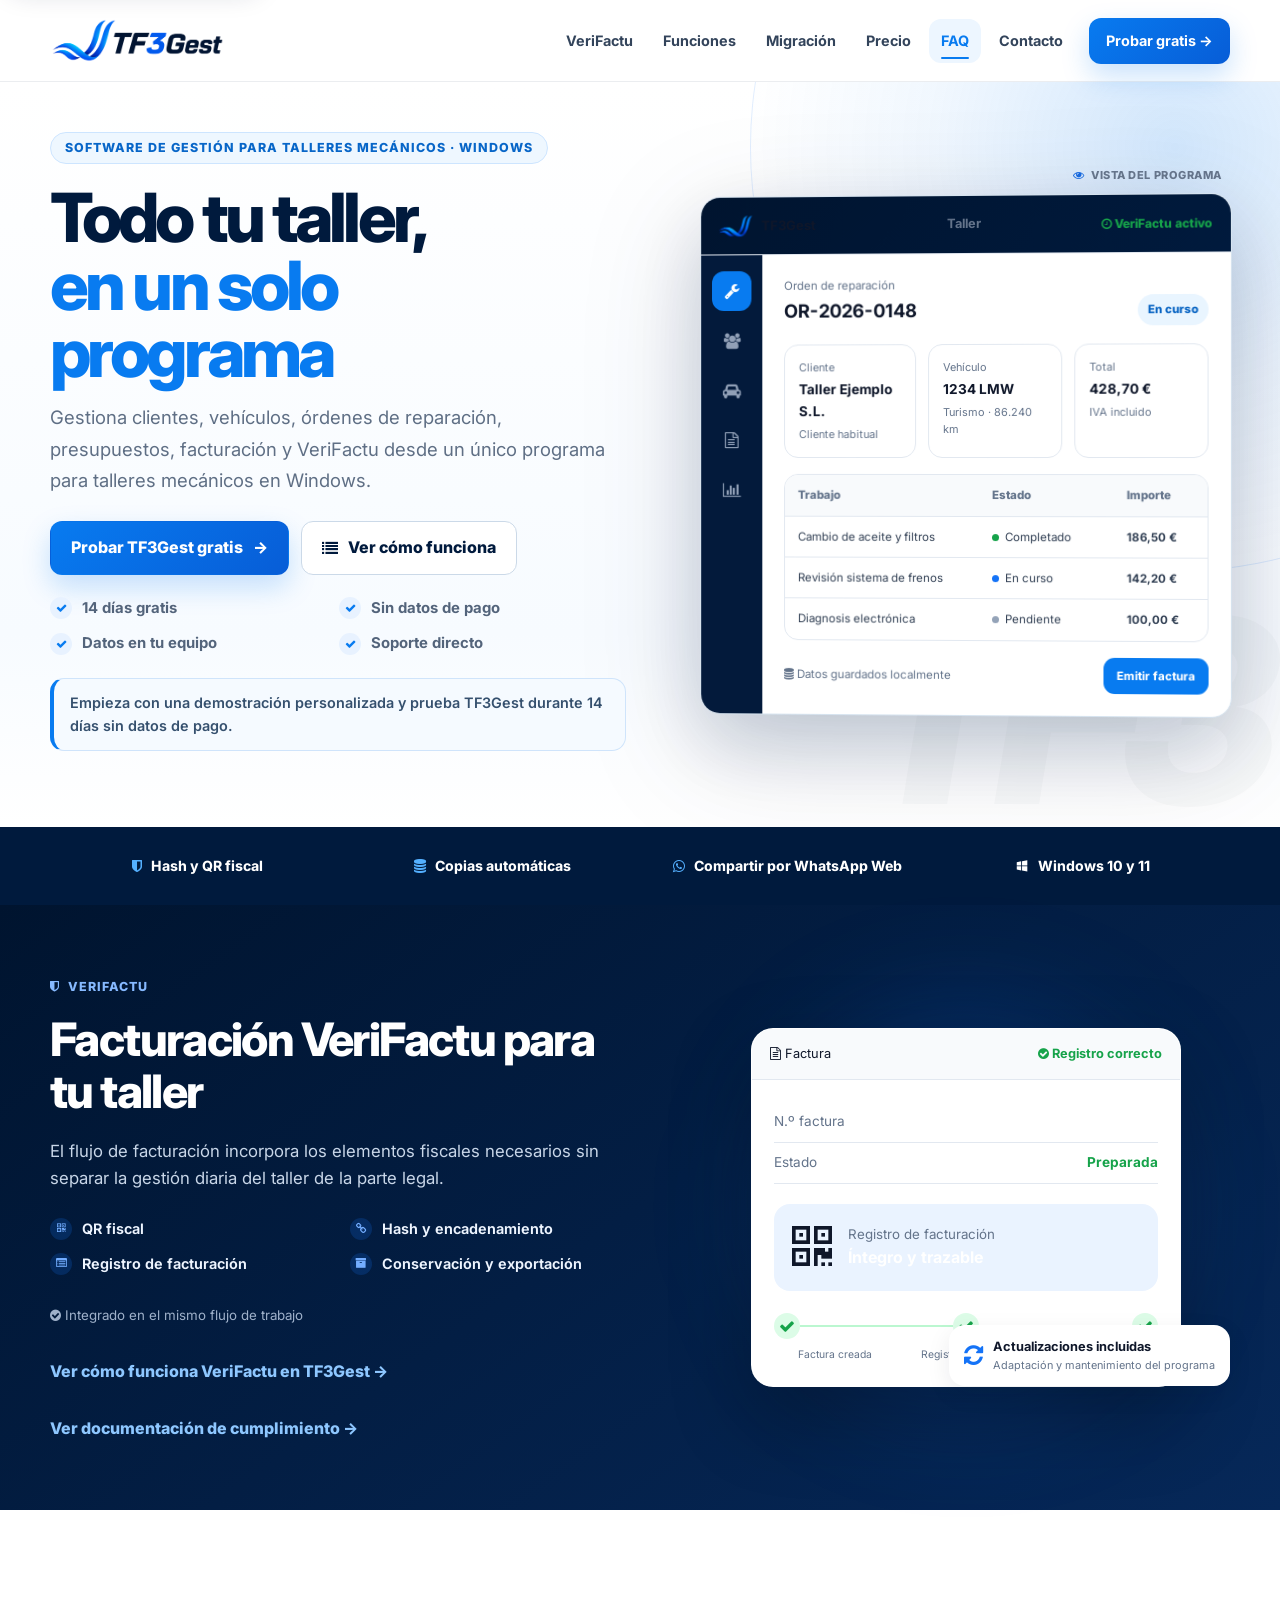
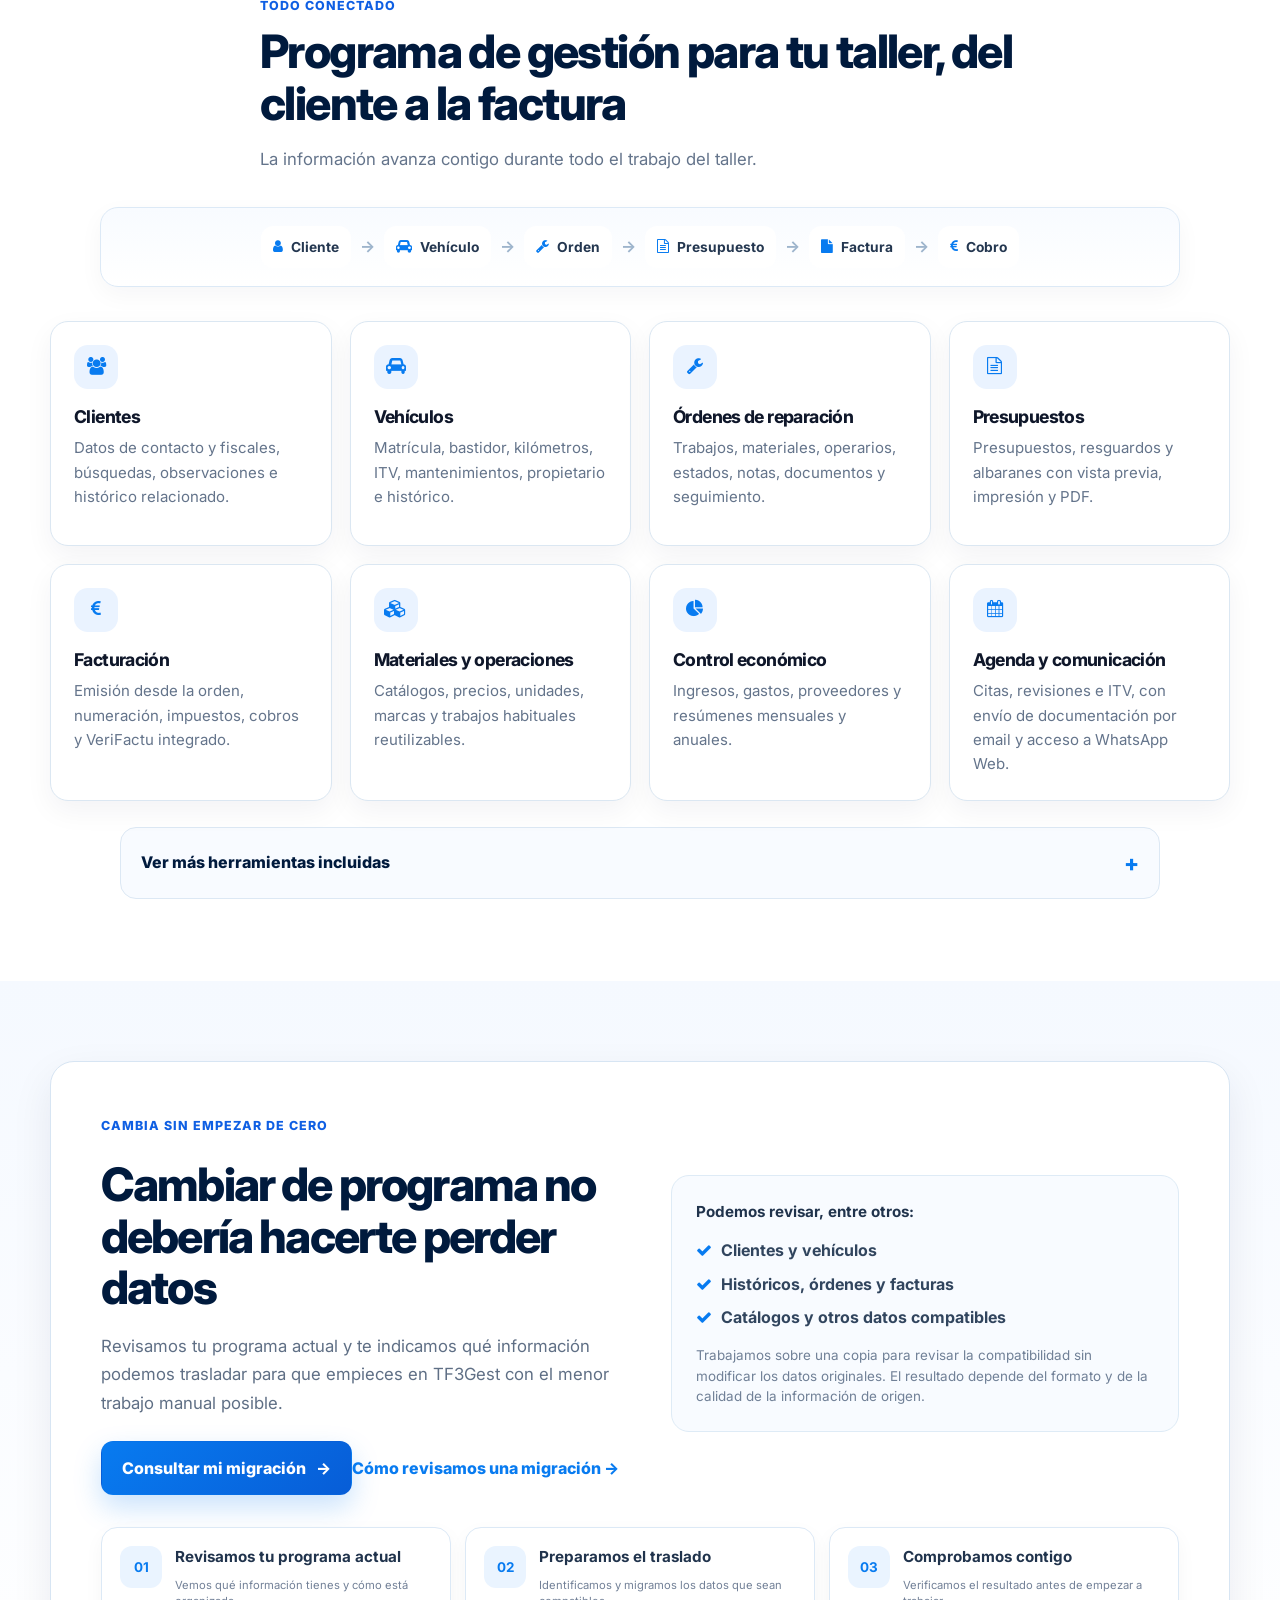
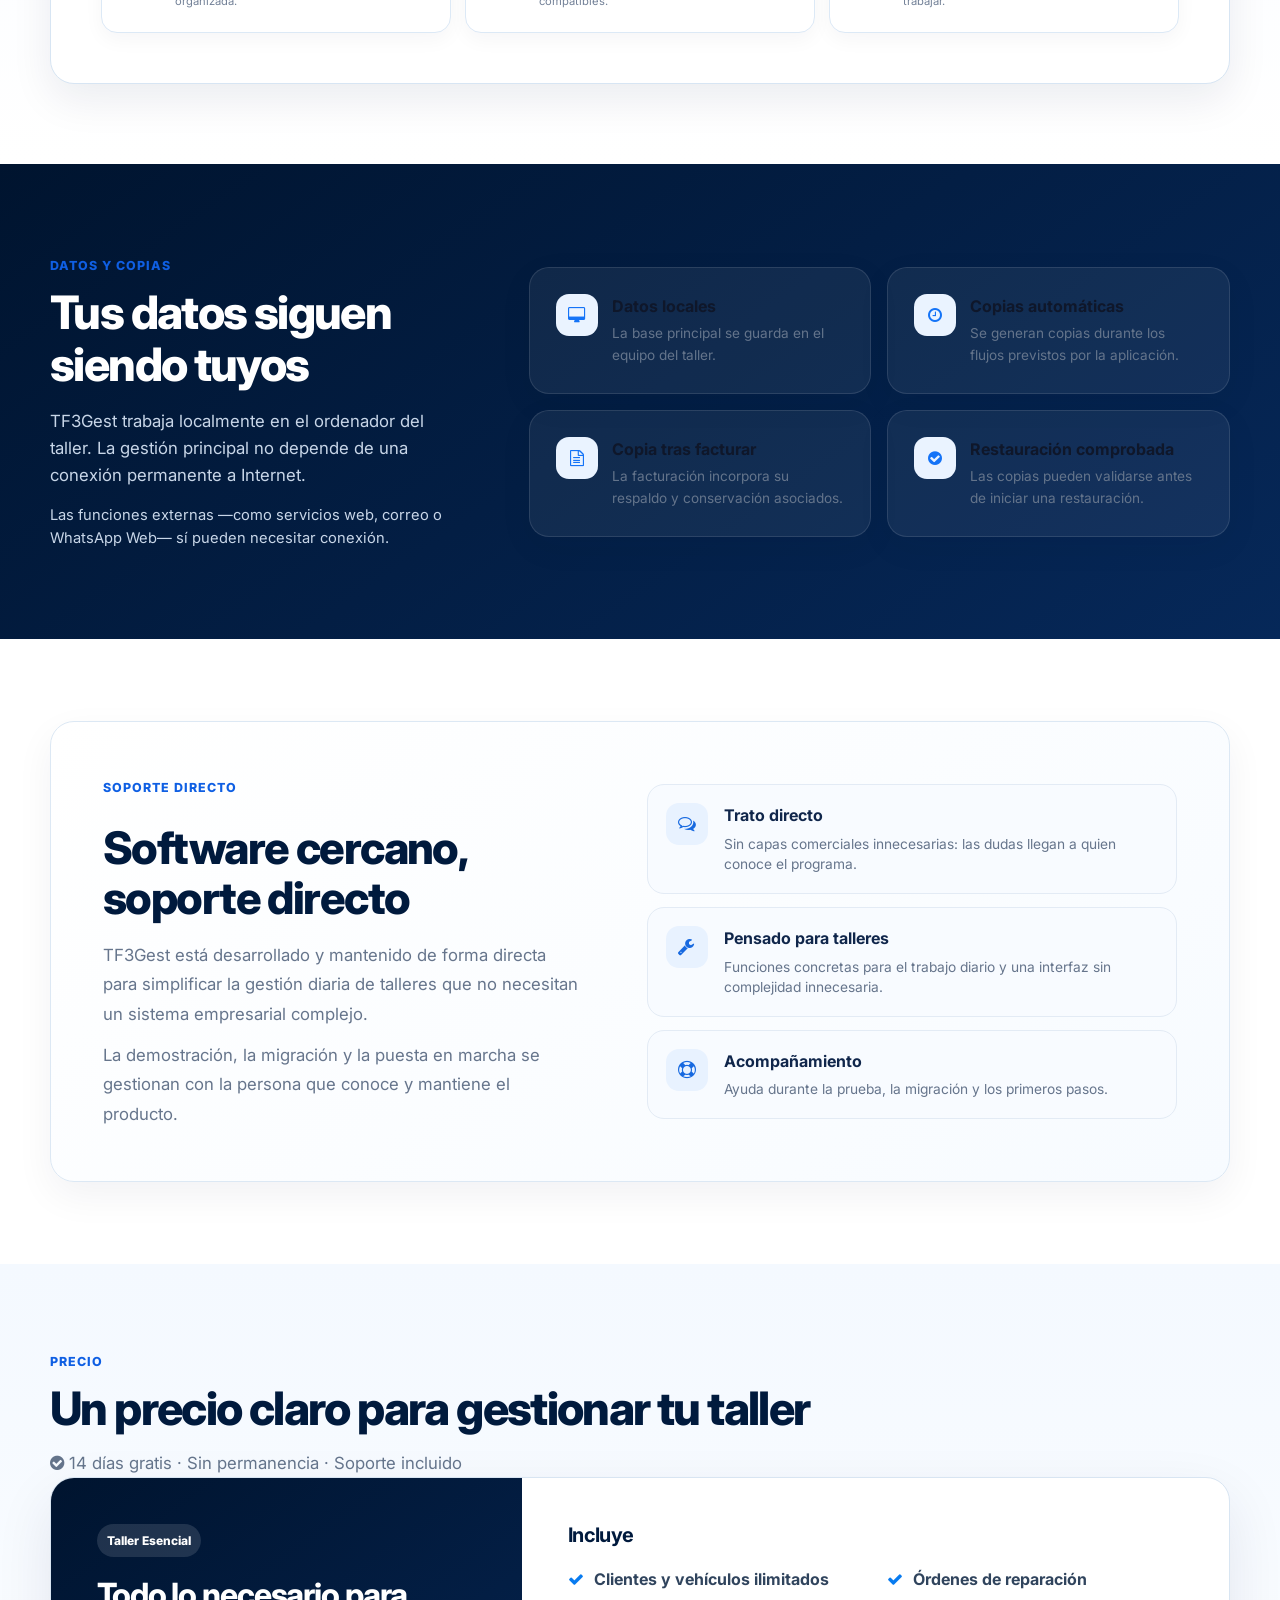
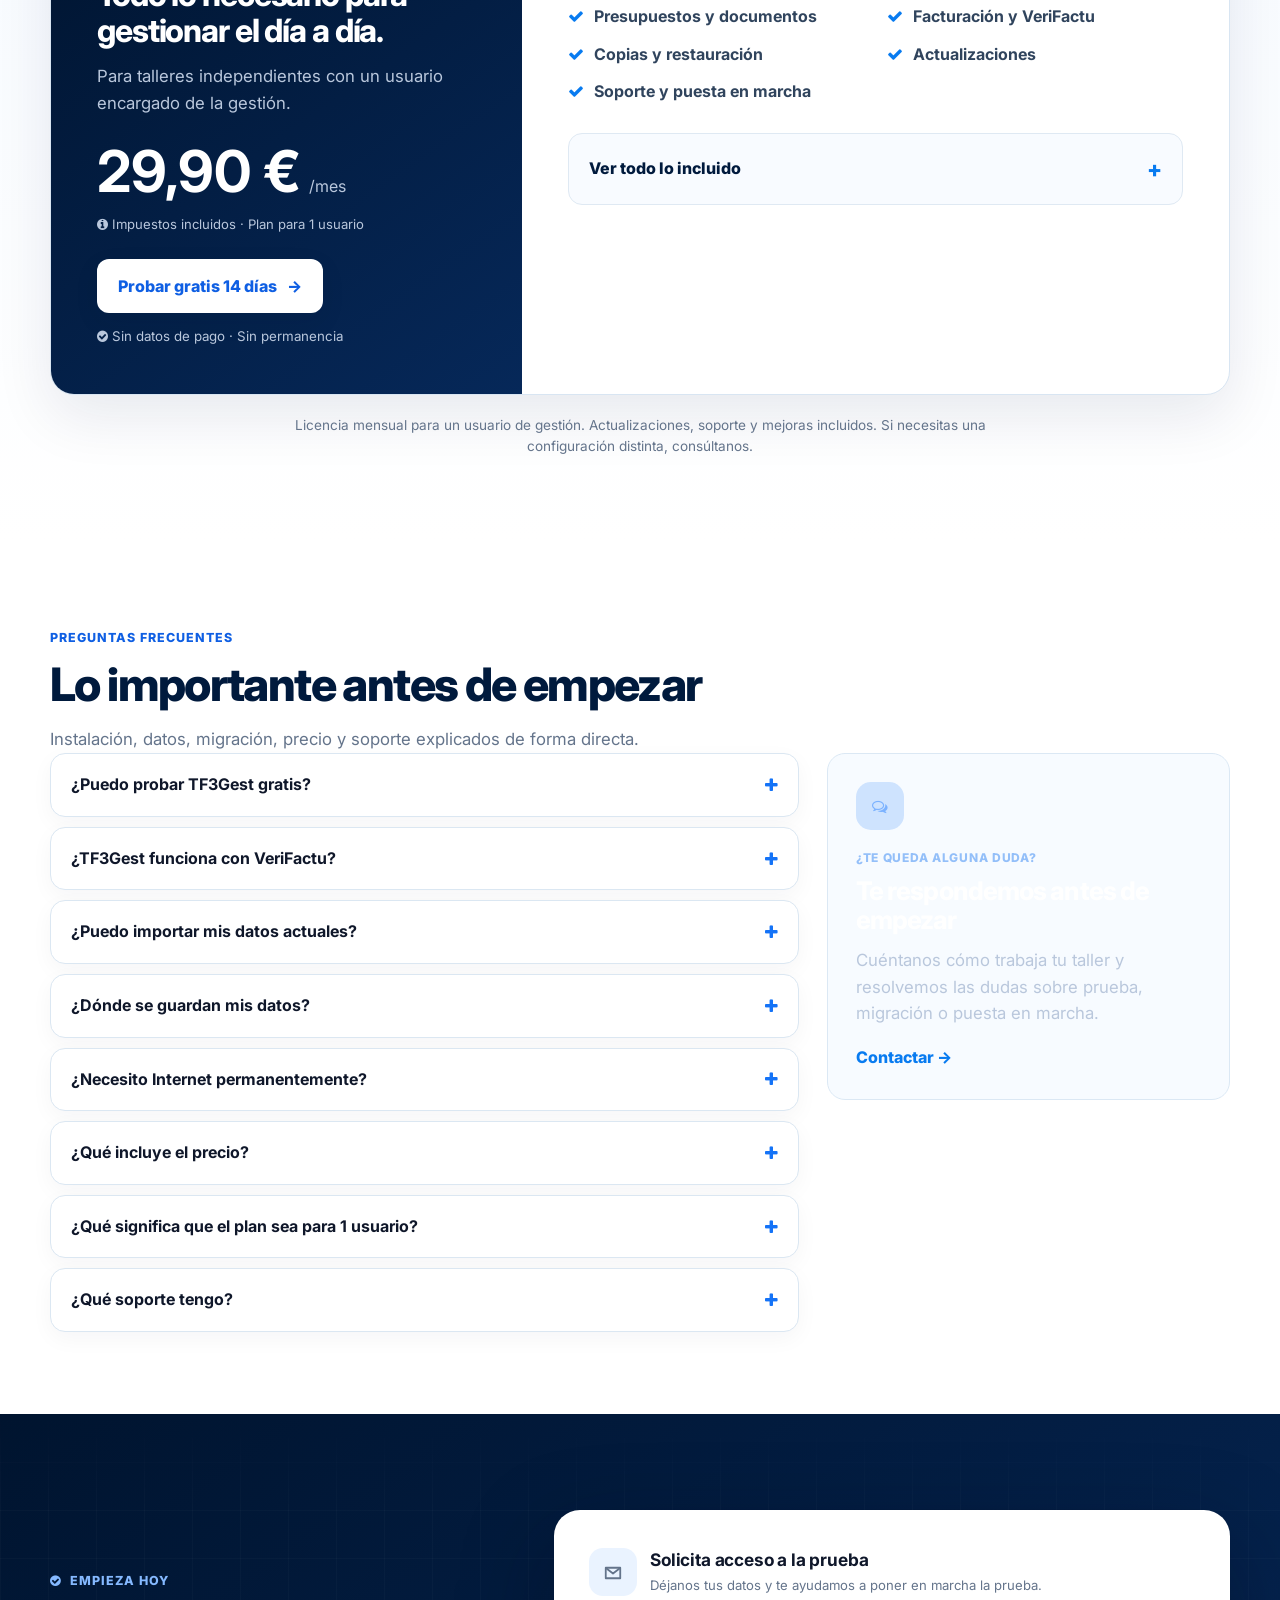
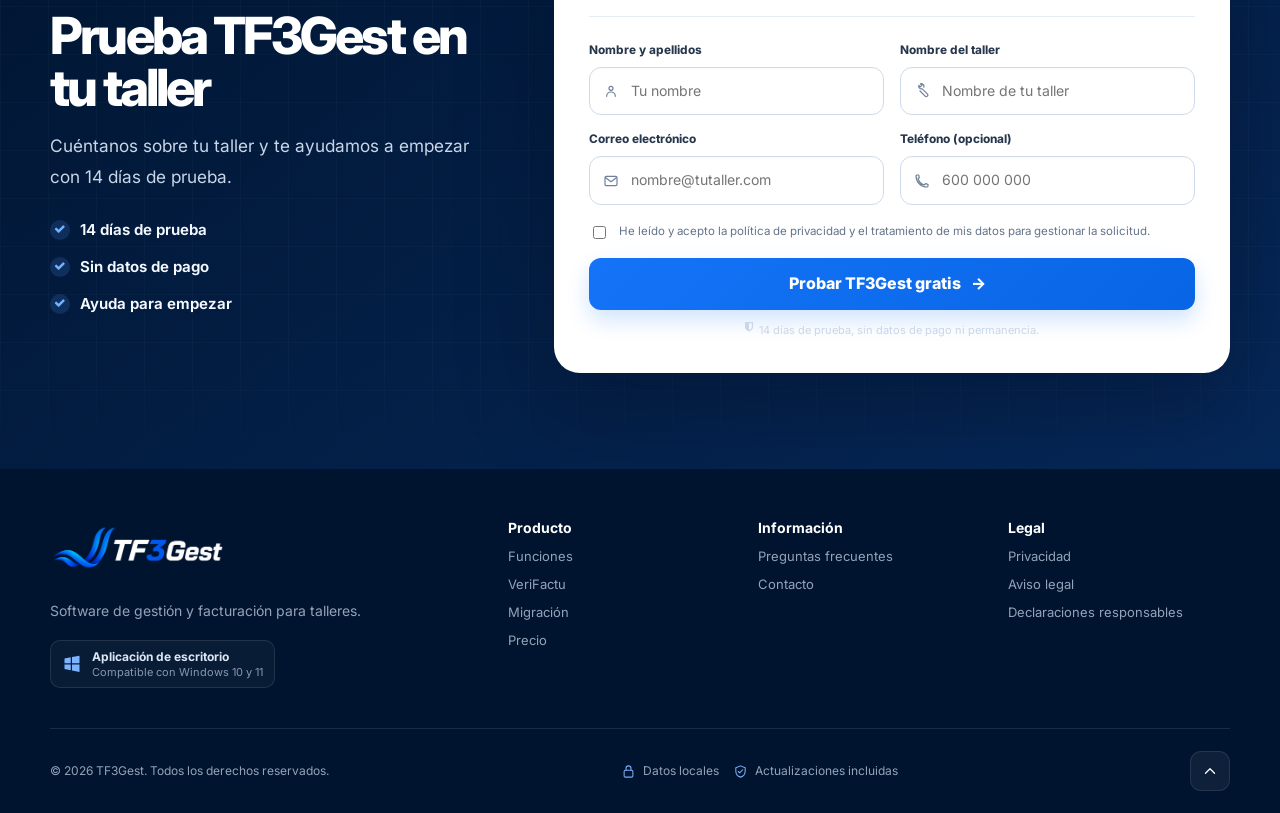
==== commit 1529138d: "z" ====
--- a/index.html
+++ b/index.html
@@ -11,9 +11,9 @@
 <meta content="#071633" name="theme-color"/>
 <meta content="light" name="color-scheme"/>
 <link href="https://tf3gest.com/" rel="canonical"/>
-<link href="https://tf3gest.com/favicon.png" rel="icon" sizes="48x48" type="image/png"/>
-<link href="https://tf3gest.com/favicon.ico" rel="icon" sizes="any"/>
-<link href="https://tf3gest.com/apple-touch-icon.png" rel="apple-touch-icon" sizes="180x180"/>
+
+
+
 <link href="site.webmanifest" rel="manifest"/>
 <meta content="website" property="og:type"/>
 <meta content="TF3Gest" property="og:site_name"/>
@@ -100,14 +100,14 @@
 }</script>
 <link href="https://fonts.googleapis.com" rel="preconnect"/>
 <link crossorigin="" href="https://fonts.gstatic.com" rel="preconnect"/>
-<link href="https://fonts.googleapis.com/css2?family=Inter:wght@400..800&amp;display=swap" rel="stylesheet"/>
+<link href="https://tf3gest.com/apple-touch-icon.png" rel="apple-touch-icon" sizes="180x180"/><link href="https://tf3gest.com/favicon.ico" rel="icon" sizes="any"/><link href="https://tf3gest.com/favicon.png" rel="icon" sizes="48x48" type="image/png"/><link href="https://fonts.googleapis.com/css2?family=Inter:wght@400..800&amp;display=swap" rel="stylesheet"/>
 <link as="font" crossorigin="anonymous" href="plugins/font-awesome-4.7.0/fonts/fontawesome-tf3gest.woff2" rel="preload" type="font/woff2"/><link href="plugins/font-awesome-4.7.0/css/font-awesome-tf3gest.min.css?v=20260828b" rel="stylesheet"/>
 <link href="styles/design-system.css?v=2" rel="stylesheet"/>
 <link href="styles/home.css?v=20260828g" rel="stylesheet"/>
 <noscript>
 <style>.nw-reveal{opacity:1;transform:none}</style>
 </noscript><link href="styles/brand-final.css?v=20260828g" rel="stylesheet"/>
-<meta content="TF3Gest" name="application-name"/><meta content="https://tf3gest.com/images/tf3gest-social.png" property="og:image:secure_url"/><meta content="image/png" property="og:image:type"/><meta content="1200" property="og:image:width"/><meta content="630" property="og:image:height"/><meta content="TF3Gest, software de gestión para talleres mecánicos" name="twitter:image:alt"/><link href="https://tf3gest.com/" hreflang="es-ES" rel="alternate"/><link href="https://tf3gest.com/" hreflang="x-default" rel="alternate"/><script type="application/ld+json">{"@context":"https://schema.org","@type":"WebSite","@id":"https://tf3gest.com/#website","url":"https://tf3gest.com/","name":"TF3Gest","alternateName":"TF3 Gest","inLanguage":"es-ES","description":"Software de gestión y facturación para talleres mecánicos."}</script></head>
+<meta content="TF3Gest" name="application-name"/><meta content="https://tf3gest.com/images/tf3gest-social.png" property="og:image:secure_url"/><meta content="image/png" property="og:image:type"/><meta content="1200" property="og:image:width"/><meta content="630" property="og:image:height"/><meta content="TF3Gest, software de gestión para talleres mecánicos" name="twitter:image:alt"/><link href="https://tf3gest.com/" hreflang="es-ES" rel="alternate"/><link href="https://tf3gest.com/" hreflang="x-default" rel="alternate"/><script type="application/ld+json">{"@context":"https://schema.org","@type":"WebSite","@id":"https://tf3gest.com/#website","url":"https://tf3gest.com/","name":"TF3Gest","alternateName":"TF3 Gest","inLanguage":"es-ES","description":"Software de gestión y facturación para talleres mecánicos."}</script><script type="application/ld+json">{"@context":"https://schema.org","@type":"Organization","@id":"https://tf3gest.com/#organization","name":"TF3Gest","url":"https://tf3gest.com/","email":"mailto:tf3gest@gmail.com","logo":"https://tf3gest.com/images/tf3gest-logo.png"}</script></head>
 <body id="top">
 <a class="nw-skip-link" href="#contenido-principal">Saltar al contenido principal</a>
 <div class="super_container">
@@ -271,7 +271,7 @@
 <div class="nw-verifactu-copy"><span class="nw-verifactu-eyebrow"><i aria-hidden="true" class="fa fa-shield"></i> VERIFACTU</span><h2>Facturación VeriFactu para tu taller</h2><p>El flujo de facturación incorpora los elementos fiscales necesarios sin separar la gestión diaria del taller de la parte legal.</p><div class="nw-verifactu-checks"><span><i aria-hidden="true" class="fa fa-qrcode"></i> QR fiscal</span><span><i aria-hidden="true" class="fa fa-link"></i> Hash y encadenamiento</span><span><i aria-hidden="true" class="fa fa-list-alt"></i> Registro de facturación</span><span><i aria-hidden="true" class="fa fa-archive"></i> Conservación y exportación</span></div><div class="nw-verifactu-actions"><small><i aria-hidden="true" class="fa fa-check-circle"></i> Integrado en el mismo flujo de trabajo</small><a class="nw-inline-link nw-inline-link--light" href="verifactu-talleres.html">Ver cómo funciona VeriFactu en TF3Gest →</a><a class="nw-inline-link nw-inline-link--light" href="declaracion-responsable.html">Ver documentación de cumplimiento →</a></div></div>
 <div aria-label="Ejemplo visual del flujo de facturación con VeriFactu" class="nw-verifactu-visual"><div class="nw-verifactu-glow"></div><div class="nw-verifactu-window"><div class="nw-verifactu-window__bar"><span><i aria-hidden="true" class="fa fa-file-text-o"></i> Factura</span><strong><i aria-hidden="true" class="fa fa-check-circle"></i> Registro correcto</strong></div><div class="nw-verifactu-window__body"><div class="nw-vf-row"><span>N.º factura</span><strong>F-2026-00128</strong></div><div class="nw-vf-row"><span>Estado</span><strong class="nw-vf-ok">Preparada</strong></div><div class="nw-vf-code"><i aria-hidden="true" class="fa fa-qrcode"></i><div><small>Registro de facturación</small><strong>Íntegro y trazable</strong></div></div><div class="nw-vf-chain"><span class="is-done"><i aria-hidden="true" class="fa fa-check"></i></span><b></b><span class="is-done"><i aria-hidden="true" class="fa fa-check"></i></span><b></b><span class="is-done"><i aria-hidden="true" class="fa fa-check"></i></span></div><div class="nw-vf-statuses"><span>Factura creada</span><span>Registro generado</span><span>Lista para emitir</span></div></div></div><div class="nw-verifactu-seal"><i aria-hidden="true" class="fa fa-refresh"></i><span><strong>Actualizaciones incluidas</strong><small>Adaptación y mantenimiento del programa</small></span></div></div>
 </div></div></section>
-<section class="nw-features-section" id="features-section"><div class="nw-shell"><div class="nw-features-heading"><span class="nw-section-kicker">Todo conectado</span><h2>Gestión del taller, del cliente a la factura</h2><p>La información avanza contigo durante todo el trabajo del taller.</p></div><div aria-label="Flujo habitual de trabajo" class="nw-workflow-line"><span><i aria-hidden="true" class="fa fa-user"></i><strong>Cliente</strong></span><b aria-hidden="true">→</b><span><i aria-hidden="true" class="fa fa-car"></i><strong>Vehículo</strong></span><b aria-hidden="true">→</b><span><i aria-hidden="true" class="fa fa-wrench"></i><strong>Orden</strong></span><b aria-hidden="true">→</b><span><i aria-hidden="true" class="fa fa-file-text-o"></i><strong>Presupuesto</strong></span><b aria-hidden="true">→</b><span><i aria-hidden="true" class="fa fa-file"></i><strong>Factura</strong></span><b aria-hidden="true">→</b><span><i aria-hidden="true" class="fa fa-eur"></i><strong>Cobro</strong></span></div><div class="nw-features-grid nw-features-grid--core">
+<section class="nw-features-section" id="features-section"><div class="nw-shell"><div class="nw-features-heading"><span class="nw-section-kicker">Todo conectado</span><h2>Programa de gestión para tu taller, del cliente a la factura</h2><p>La información avanza contigo durante todo el trabajo del taller.</p></div><div aria-label="Flujo habitual de trabajo" class="nw-workflow-line"><span><i aria-hidden="true" class="fa fa-user"></i><strong>Cliente</strong></span><b aria-hidden="true">→</b><span><i aria-hidden="true" class="fa fa-car"></i><strong>Vehículo</strong></span><b aria-hidden="true">→</b><span><i aria-hidden="true" class="fa fa-wrench"></i><strong>Orden</strong></span><b aria-hidden="true">→</b><span><i aria-hidden="true" class="fa fa-file-text-o"></i><strong>Presupuesto</strong></span><b aria-hidden="true">→</b><span><i aria-hidden="true" class="fa fa-file"></i><strong>Factura</strong></span><b aria-hidden="true">→</b><span><i aria-hidden="true" class="fa fa-eur"></i><strong>Cobro</strong></span></div><div class="nw-features-grid nw-features-grid--core">
 <article class="nw-feature-card"><span class="nw-feature-card__icon"><i aria-hidden="true" class="fa fa-users"></i></span><h3>Clientes</h3><p>Datos de contacto y fiscales, búsquedas, observaciones e histórico relacionado.</p></article><article class="nw-feature-card"><span class="nw-feature-card__icon"><i aria-hidden="true" class="fa fa-car"></i></span><h3>Vehículos</h3><p>Matrícula, bastidor, kilómetros, ITV, mantenimientos, propietario e histórico.</p></article><article class="nw-feature-card"><span class="nw-feature-card__icon"><i aria-hidden="true" class="fa fa-wrench"></i></span><h3>Órdenes de reparación</h3><p>Trabajos, materiales, operarios, estados, notas, documentos y seguimiento.</p></article><article class="nw-feature-card"><span class="nw-feature-card__icon"><i aria-hidden="true" class="fa fa-file-text-o"></i></span><h3>Presupuestos</h3><p>Presupuestos, resguardos y albaranes con vista previa, impresión y PDF.</p></article><article class="nw-feature-card"><span class="nw-feature-card__icon"><i aria-hidden="true" class="fa fa-eur"></i></span><h3>Facturación</h3><p>Emisión desde la orden, numeración, impuestos, cobros y VeriFactu integrado.</p></article><article class="nw-feature-card"><span class="nw-feature-card__icon"><i aria-hidden="true" class="fa fa-cubes"></i></span><h3>Materiales y operaciones</h3><p>Catálogos, precios, unidades, marcas y trabajos habituales reutilizables.</p></article><article class="nw-feature-card"><span class="nw-feature-card__icon"><i aria-hidden="true" class="fa fa-pie-chart"></i></span><h3>Control económico</h3><p>Ingresos, gastos, proveedores y resúmenes mensuales y anuales.</p></article><article class="nw-feature-card"><span class="nw-feature-card__icon"><i aria-hidden="true" class="fa fa-calendar"></i></span><h3>Agenda y comunicación</h3><p>Citas, revisiones e ITV, con envío de documentación por email y acceso a WhatsApp Web.</p></article></div>
 <details class="nw-more-features"><summary>Ver más herramientas incluidas <span aria-hidden="true">+</span></summary><div class="nw-more-features__grid"><span><i aria-hidden="true" class="fa fa-paperclip"></i><strong>Archivos y firma</strong><small>Fotos, documentos y firma vinculados a órdenes y entregas.</small></span><span><i aria-hidden="true" class="fa fa-cubes"></i><strong>Stock y compras</strong><small>Existencias, compras, proveedores y control de materiales desde el mismo entorno.</small></span><span><i aria-hidden="true" class="fa fa-exchange"></i><strong>Migración de datos</strong><small>Revisión y traslado de información del programa anterior cuando sea compatible.</small></span><span><i aria-hidden="true" class="fa fa-database"></i><strong>Copias e informes</strong><small>Copias, validación, restauración y exportación de información.</small></span></div></details></div></section>
 <section class="nw-migration-section" id="migration-section"><div class="nw-shell"><div class="nw-migration-panel nw-migration-panel--split"><div class="nw-migration-copy"><span class="nw-section-kicker">Cambia sin empezar de cero</span><h2>Cambiar de programa no debería hacerte perder datos</h2><p>Revisamos tu programa actual y te indicamos qué información podemos trasladar para que empieces en TF3Gest con el menor trabajo manual posible.</p><a class="nw-btn nw-btn--primary nw-migration-cta" href="contact.html?motivo=migracion">Consultar mi migración <span>→</span></a><a class="nw-inline-link" href="migracion-programa-taller.html">Cómo revisamos una migración →</a></div><div class="nw-migration-data"><strong>Podemos revisar, entre otros:</strong><ul><li><i aria-hidden="true" class="fa fa-check"></i> Clientes y vehículos</li><li><i aria-hidden="true" class="fa fa-check"></i> Históricos, órdenes y facturas</li><li><i aria-hidden="true" class="fa fa-check"></i> Catálogos y otros datos compatibles</li></ul><small>Trabajamos sobre una copia para revisar la compatibilidad sin modificar los datos originales. El resultado depende del formato y de la calidad de la información de origen.</small></div><div aria-label="Proceso de migración" class="nw-migration-steps"><span><strong>01</strong><b>Revisamos tu programa actual</b><small>Vemos qué información tienes y cómo está organizada.</small></span><span><strong>02</strong><b>Preparamos el traslado</b><small>Identificamos y migramos los datos que sean compatibles.</small></span><span><strong>03</strong><b>Comprobamos contigo</b><small>Verificamos el resultado antes de empezar a trabajar.</small></span></div></div></div></section>
@@ -293,7 +293,7 @@
 </span>
 <div><strong>Solicita acceso a la prueba</strong><span>Déjanos tus datos y te ayudamos a poner en marcha la prueba.</span></div>
 </div>
-<form action="https://formspree.io/f/mojgddly" aria-describedby="trial-form-status" class="nw-download-form" id="trial-form" method="POST">
+<form action="https://formspree.io/f/maeyyloe" aria-describedby="trial-form-status" class="nw-download-form" id="trial-form" method="POST">
 <input name="_subject" type="hidden" value="Nueva solicitud de prueba de TF3Gest"/>
 <input name="_language" type="hidden" value="es"/>
 <input name="origen" type="hidden" value="Landing principal"/>
@@ -389,7 +389,7 @@
 <div class="nw-footer__shell">
 <div class="nw-footer__top">
 <div class="nw-footer__brand">
-<a aria-label="Volver al inicio" class="nw-footer__logo" href="/#inicio"><img alt="TF3Gest" class="nw-footer__logo-image" decoding="async" height="266" loading="lazy" src="images/tf3gest-logo-white.png?v=20260828ee" width="800"/></a>
+<a aria-label="Volver al inicio" class="nw-footer__logo" href="/#inicio"><img alt="TF3Gest" class="nw-footer__logo-image" decoding="async" height="266" loading="lazy" src="images/tf3gest-logo-white.png" width="800"/></a>
 <p>Software de gestión y facturación para talleres.</p>
 <div class="nw-footer__platform">
 <svg aria-hidden="true" class="nw-icon nw-icon--windows" height="20" viewbox="0 0 24 24" width="20"><path d="M3 5.5 10.5 4v7H3zM12 3.7 21 2v9h-9zM3 12.5h7.5v7L3 18zM12 12.5h9v9l-9-1.7z" fill="currentColor" stroke="none"></path></svg>
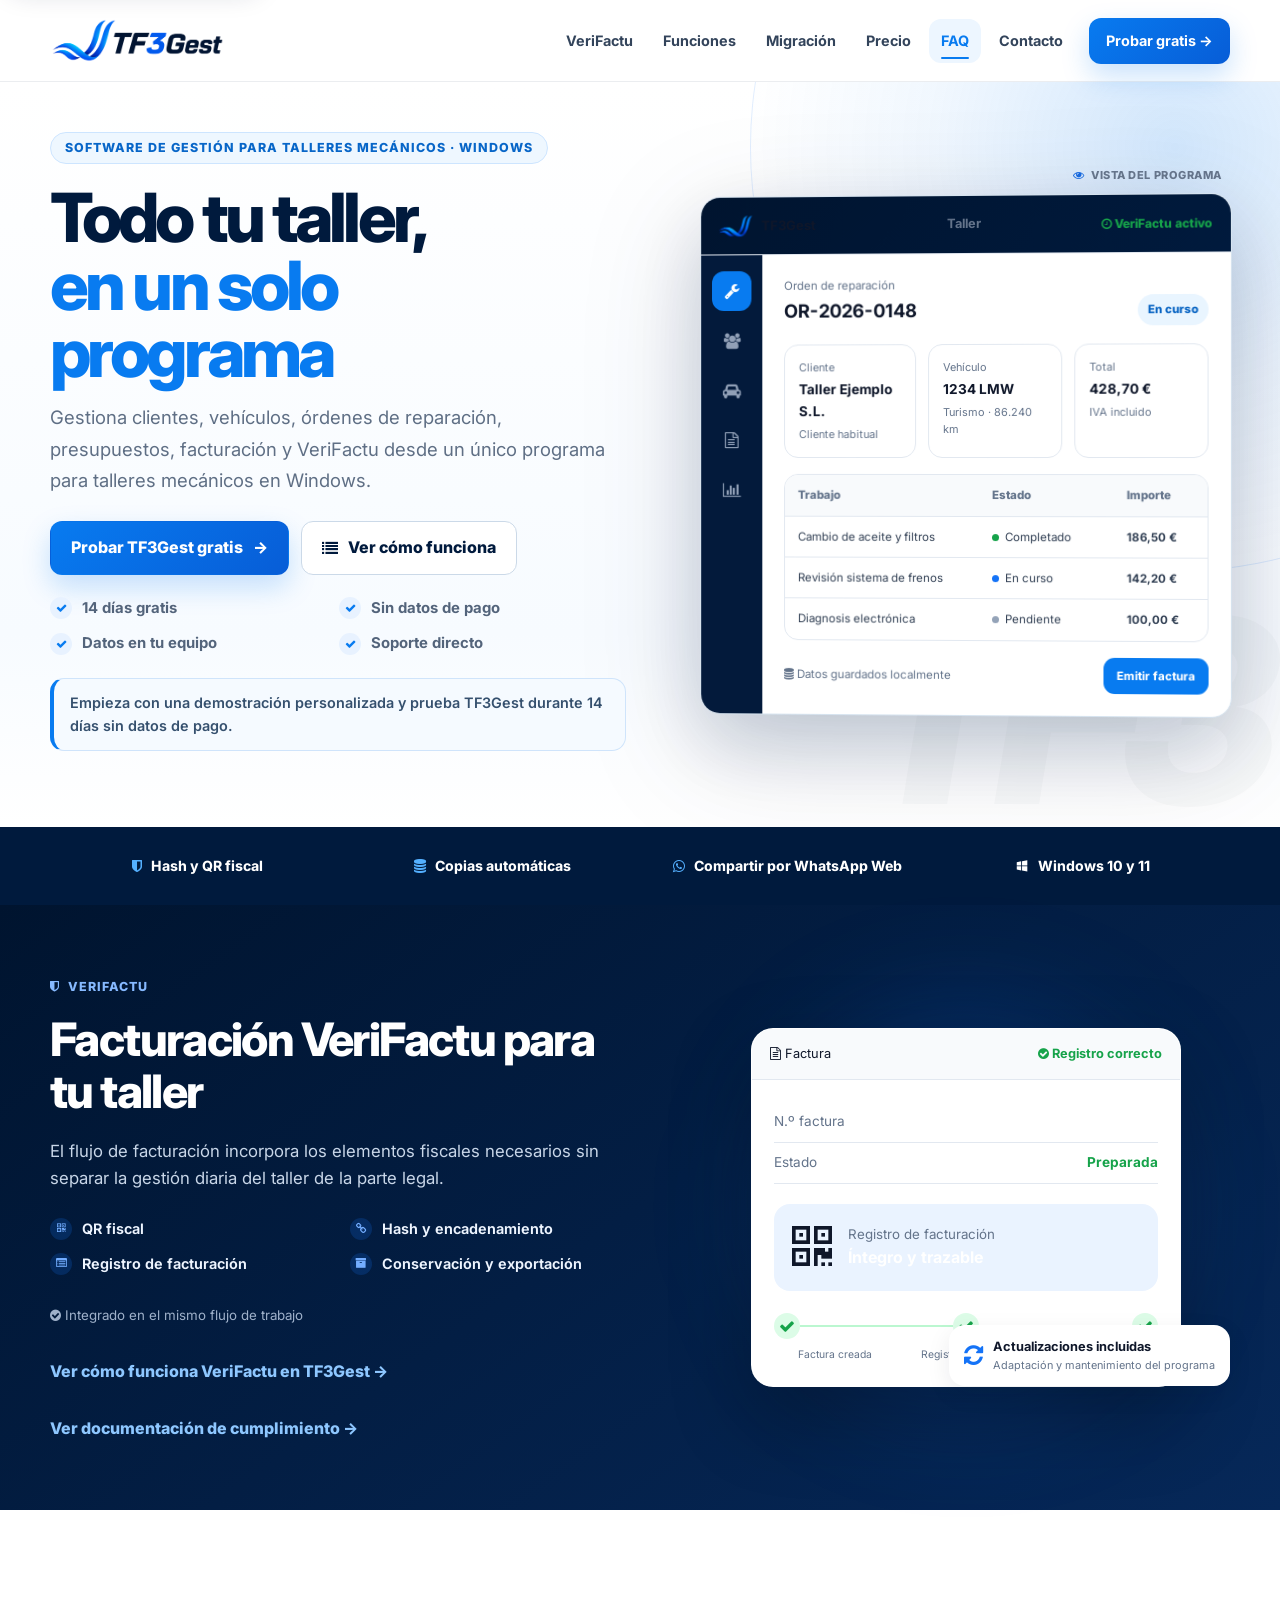
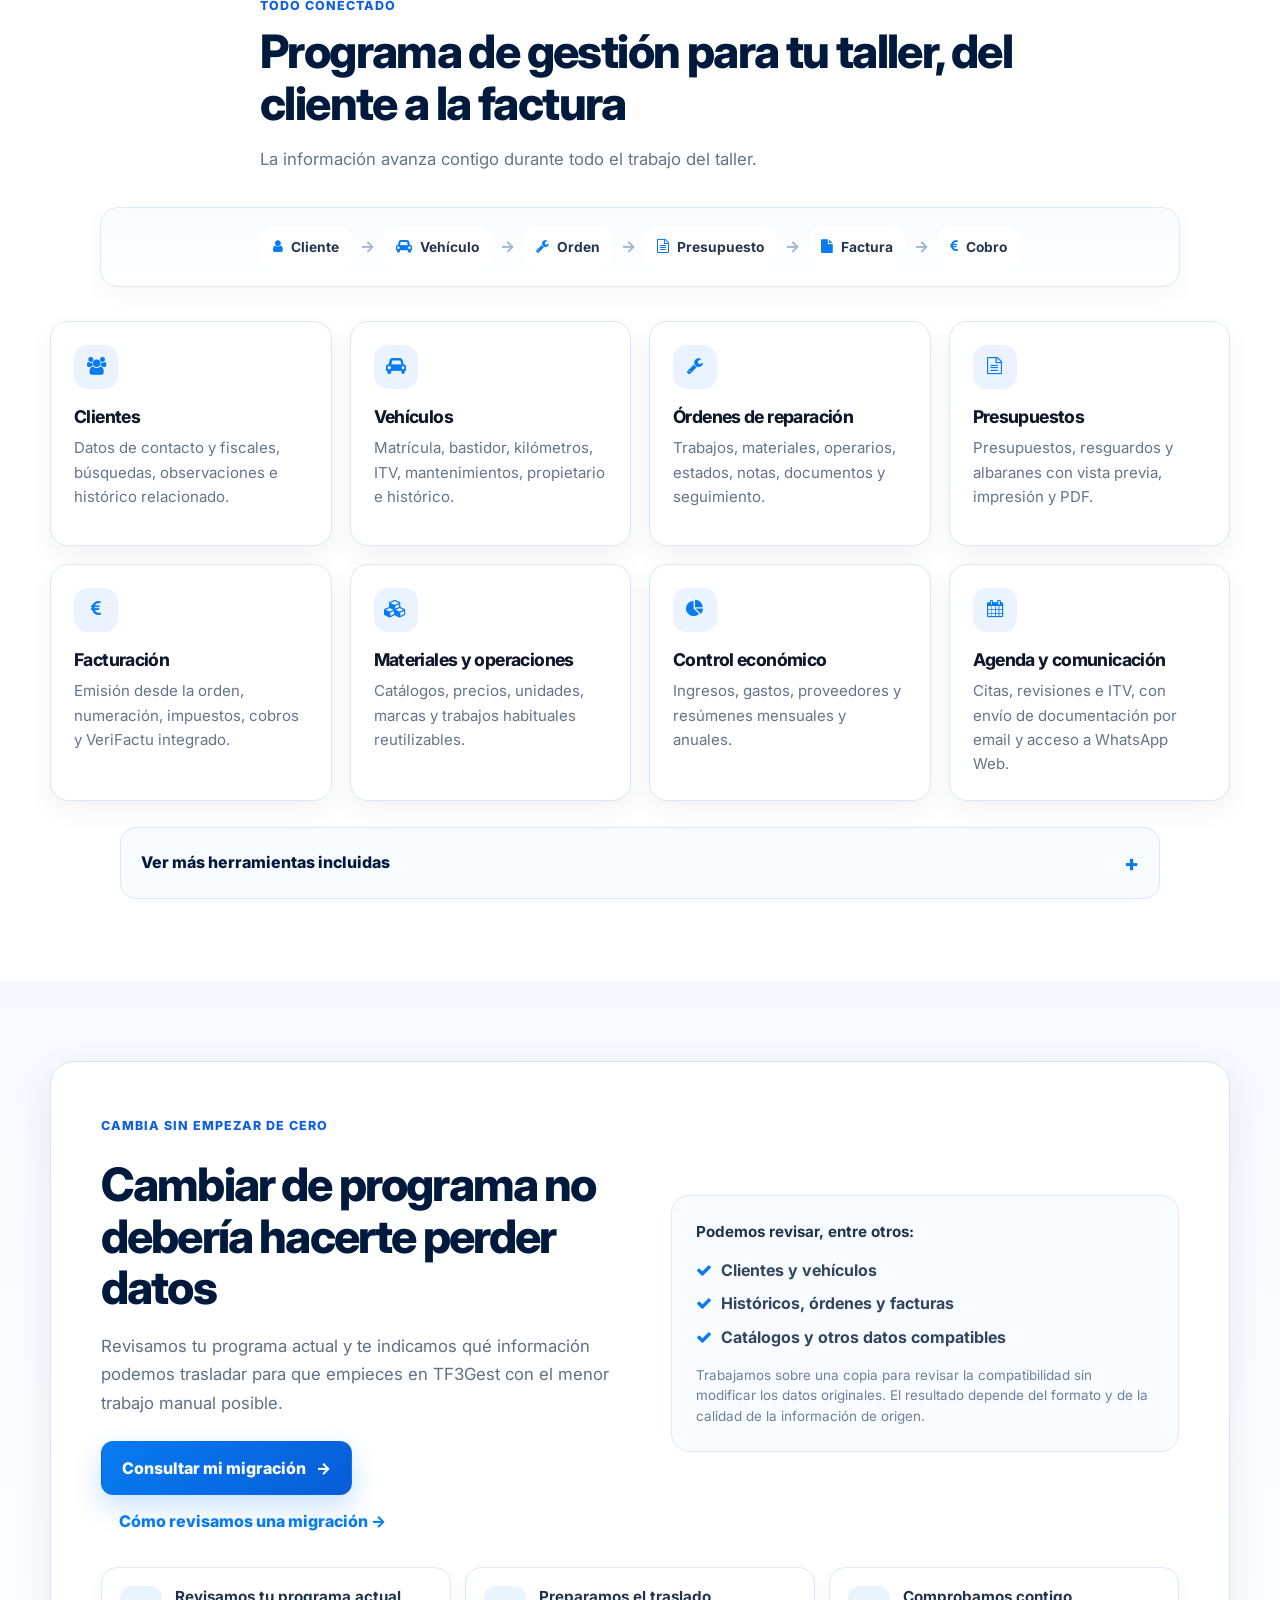
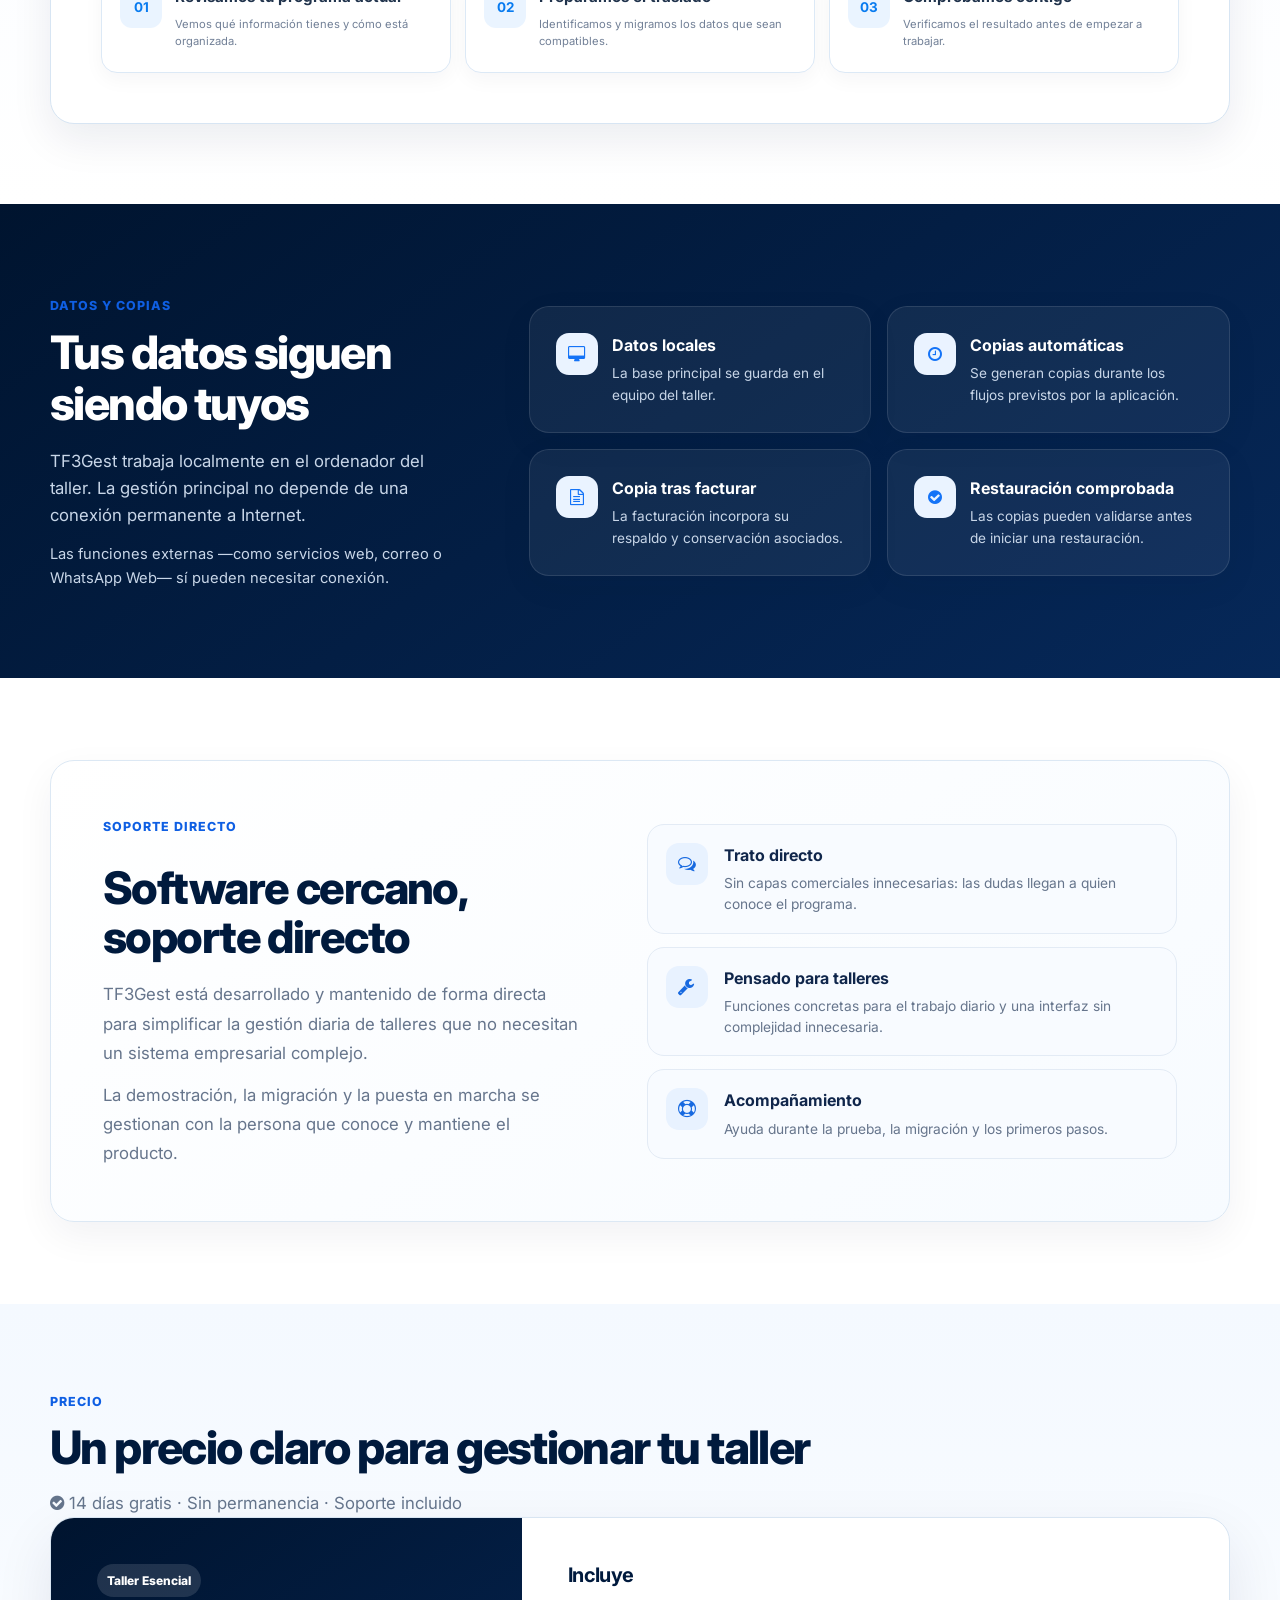
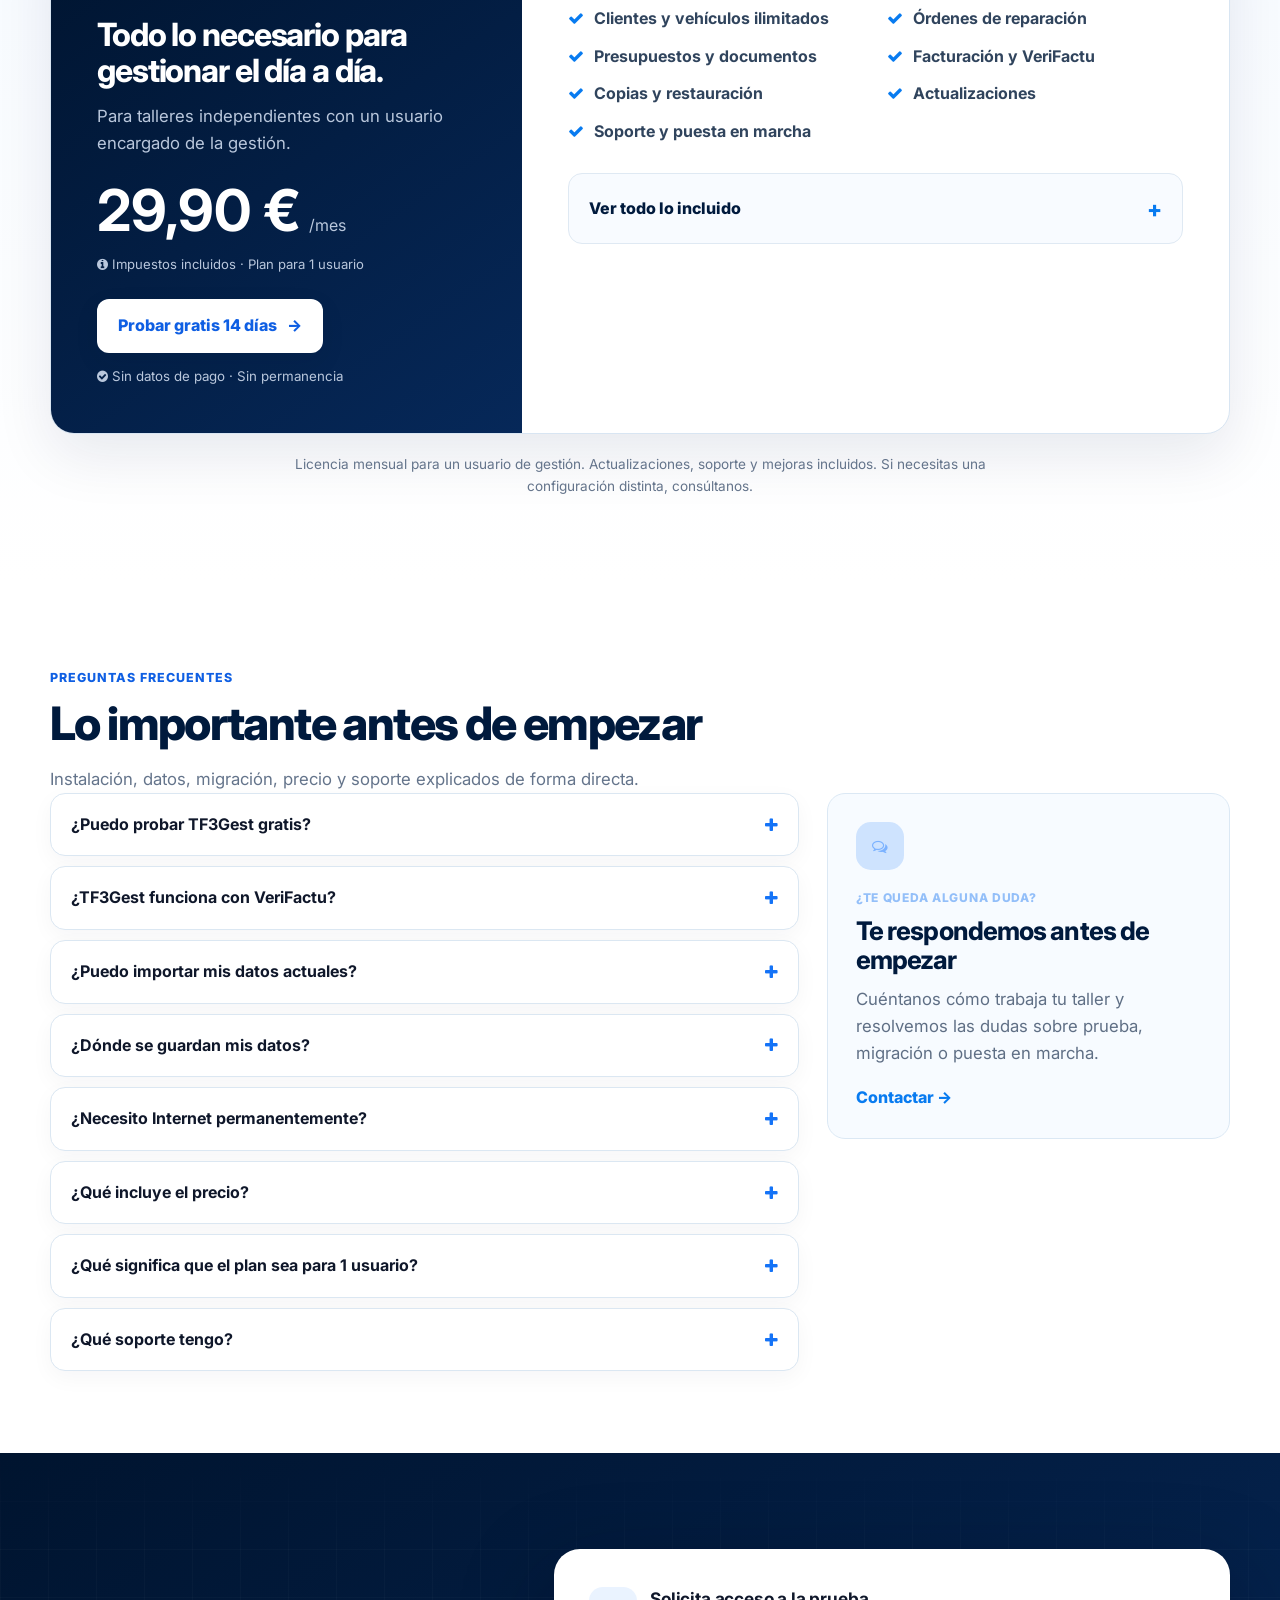
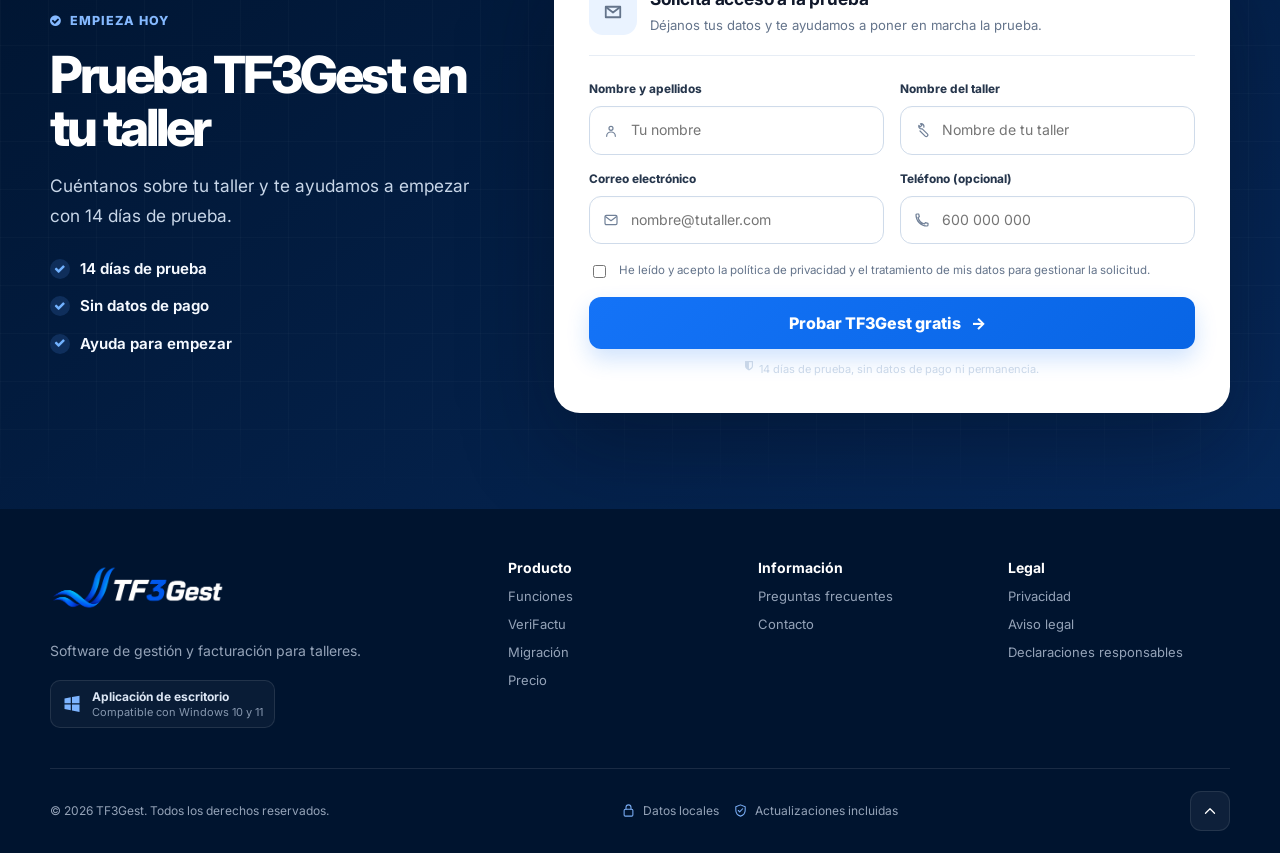
==== commit 34f98715: "a" ====
--- a/index.html
+++ b/index.html
@@ -106,7 +106,7 @@
 <link href="styles/home.css?v=20260828g" rel="stylesheet"/>
 <noscript>
 <style>.nw-reveal{opacity:1;transform:none}</style>
-</noscript><link href="styles/brand-final.css?v=20260828g" rel="stylesheet"/>
+</noscript><link href="styles/brand-final.css?v=20260828h" rel="stylesheet"/>
 <meta content="TF3Gest" name="application-name"/><meta content="https://tf3gest.com/images/tf3gest-social.png" property="og:image:secure_url"/><meta content="image/png" property="og:image:type"/><meta content="1200" property="og:image:width"/><meta content="630" property="og:image:height"/><meta content="TF3Gest, software de gestión para talleres mecánicos" name="twitter:image:alt"/><link href="https://tf3gest.com/" hreflang="es-ES" rel="alternate"/><link href="https://tf3gest.com/" hreflang="x-default" rel="alternate"/><script type="application/ld+json">{"@context":"https://schema.org","@type":"WebSite","@id":"https://tf3gest.com/#website","url":"https://tf3gest.com/","name":"TF3Gest","alternateName":"TF3 Gest","inLanguage":"es-ES","description":"Software de gestión y facturación para talleres mecánicos."}</script><script type="application/ld+json">{"@context":"https://schema.org","@type":"Organization","@id":"https://tf3gest.com/#organization","name":"TF3Gest","url":"https://tf3gest.com/","email":"mailto:tf3gest@gmail.com","logo":"https://tf3gest.com/images/tf3gest-logo.png"}</script></head>
 <body id="top">
 <a class="nw-skip-link" href="#contenido-principal">Saltar al contenido principal</a>
--- a/styles/brand-final.css
+++ b/styles/brand-final.css
@@ -365,3 +365,27 @@
     padding-right:15px!important;
   }
 }
+
+
+/* V9.7 — contrast and CTA spacing fixes */
+.nw-security-cards strong{
+  color:#fff!important;
+}
+.nw-security-cards span{
+  color:#c8d6e8!important;
+}
+.nw-faq-card h3{
+  color:var(--tf3-navy)!important;
+}
+.nw-faq-card p{
+  color:var(--tf3-muted)!important;
+}
+.nw-migration-cta + .nw-inline-link{
+  margin-left:18px;
+}
+@media(max-width:600px){
+  .nw-migration-cta + .nw-inline-link{
+    margin-left:0;
+    margin-top:16px;
+  }
+}
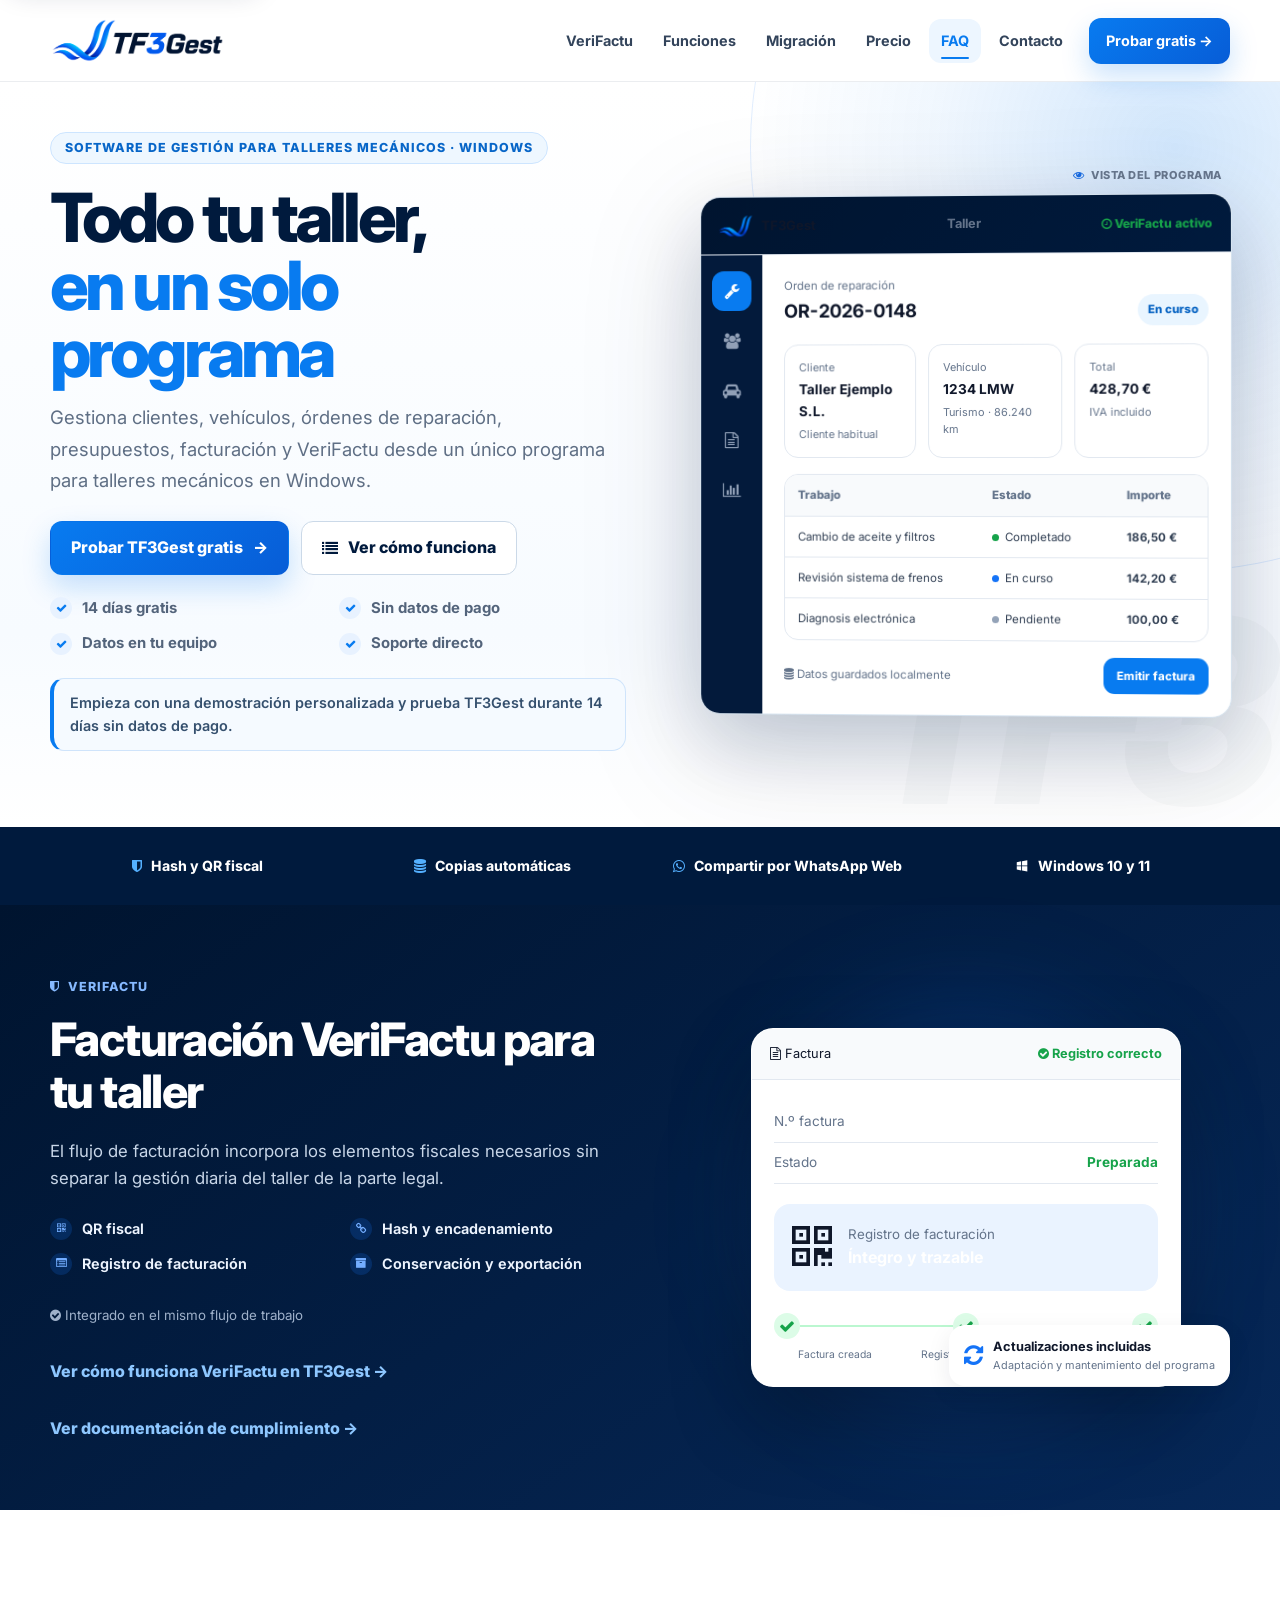
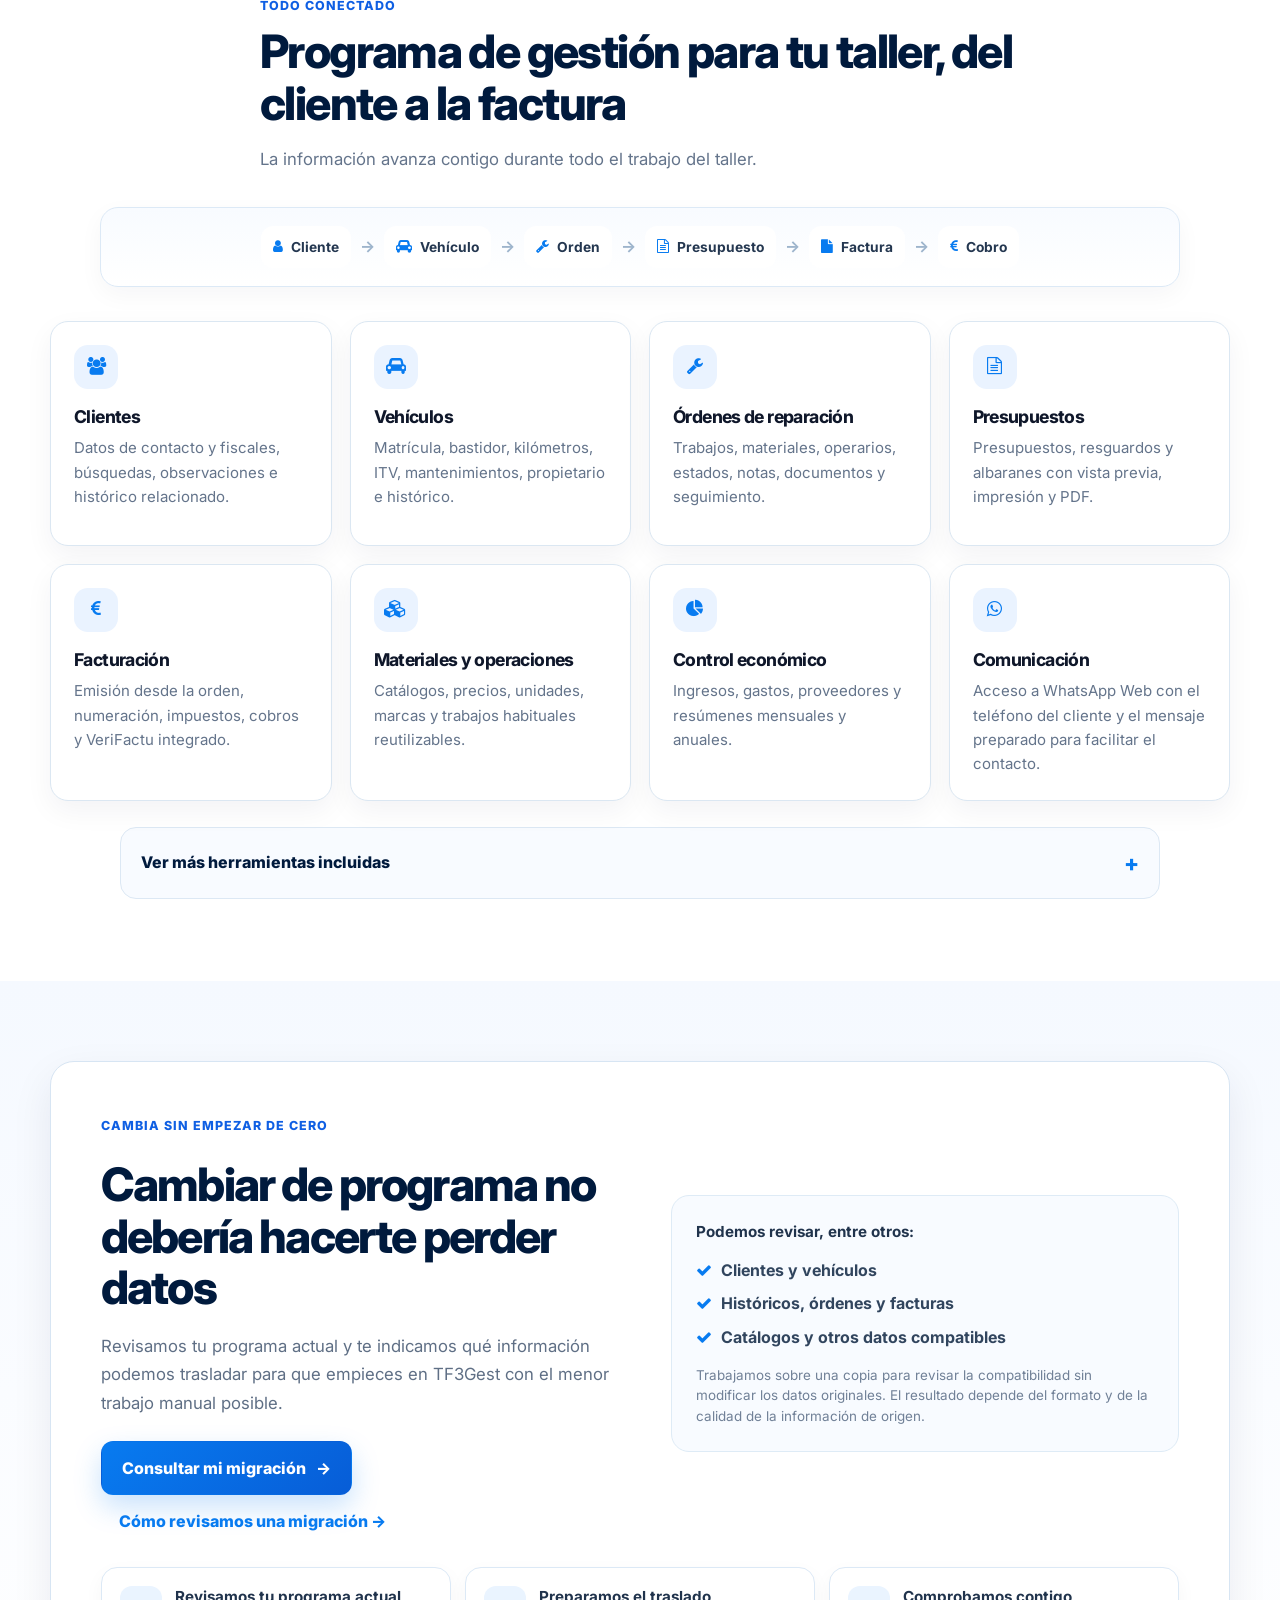
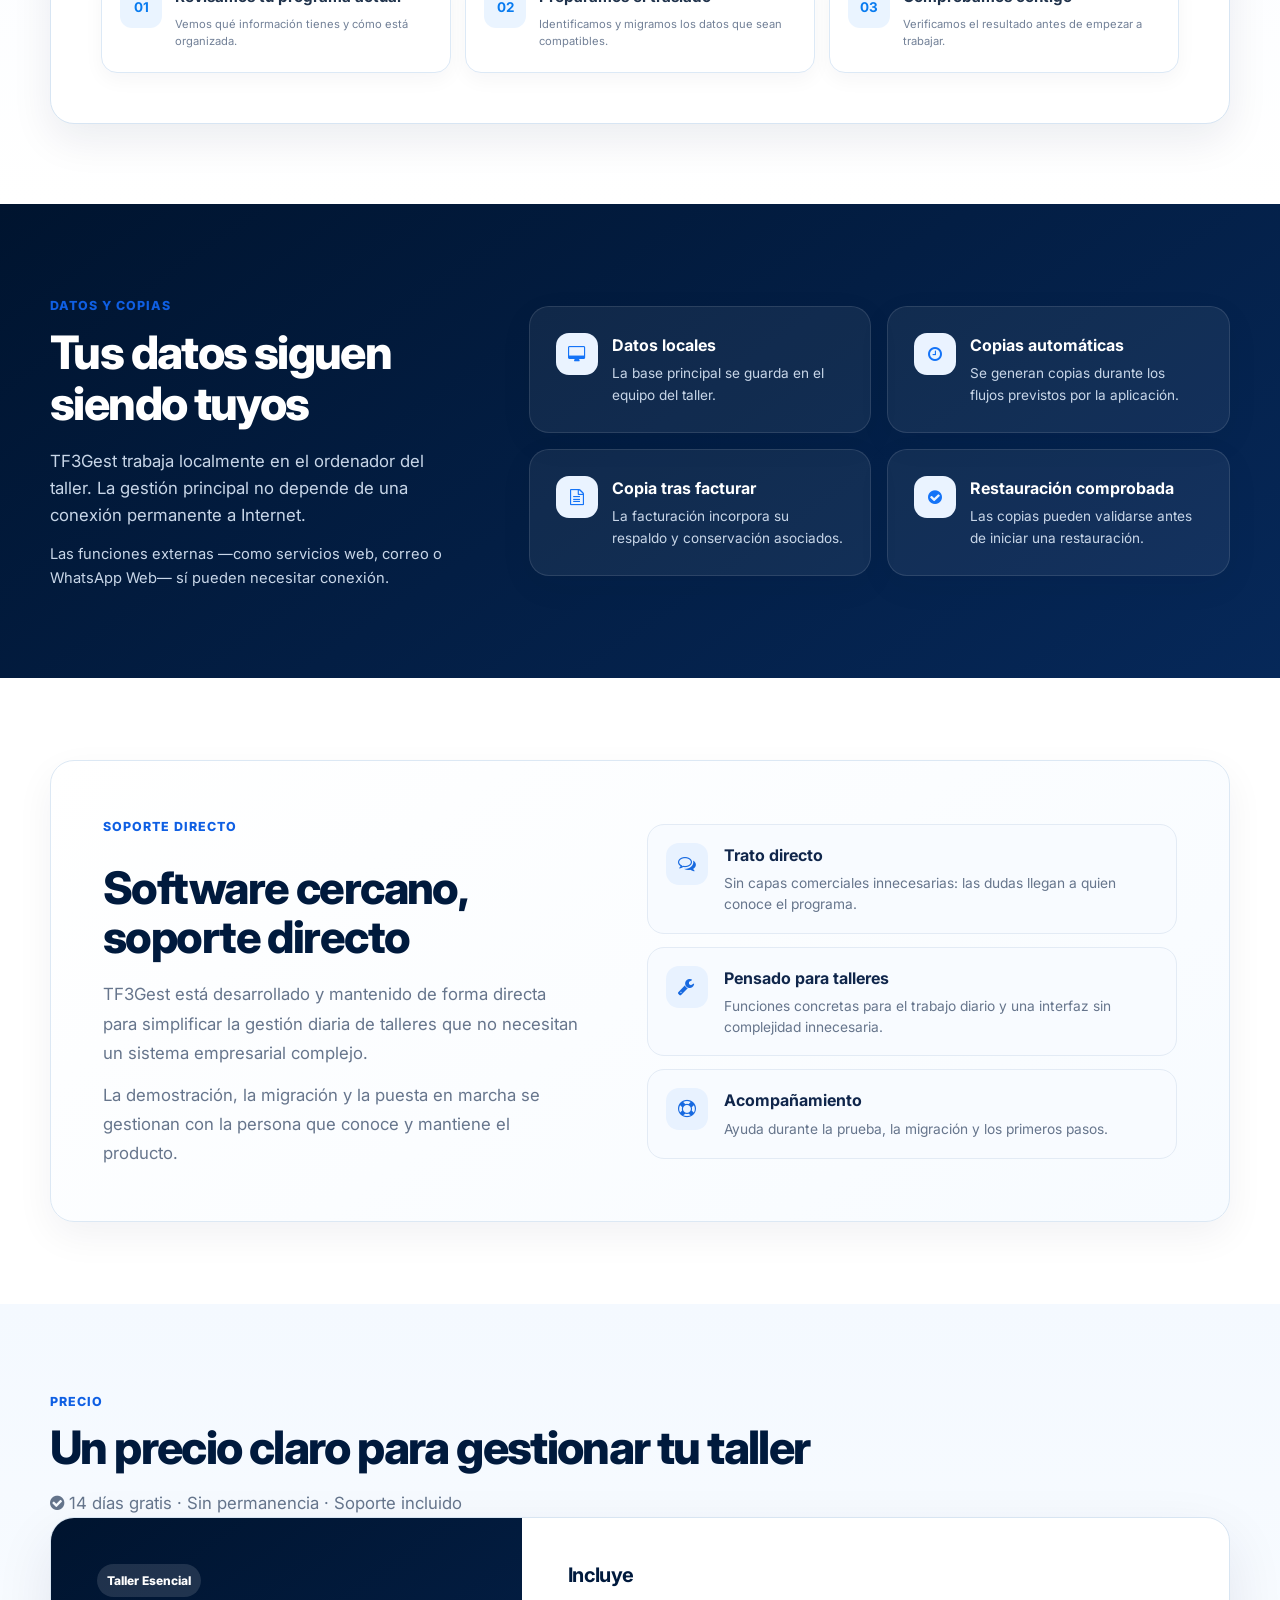
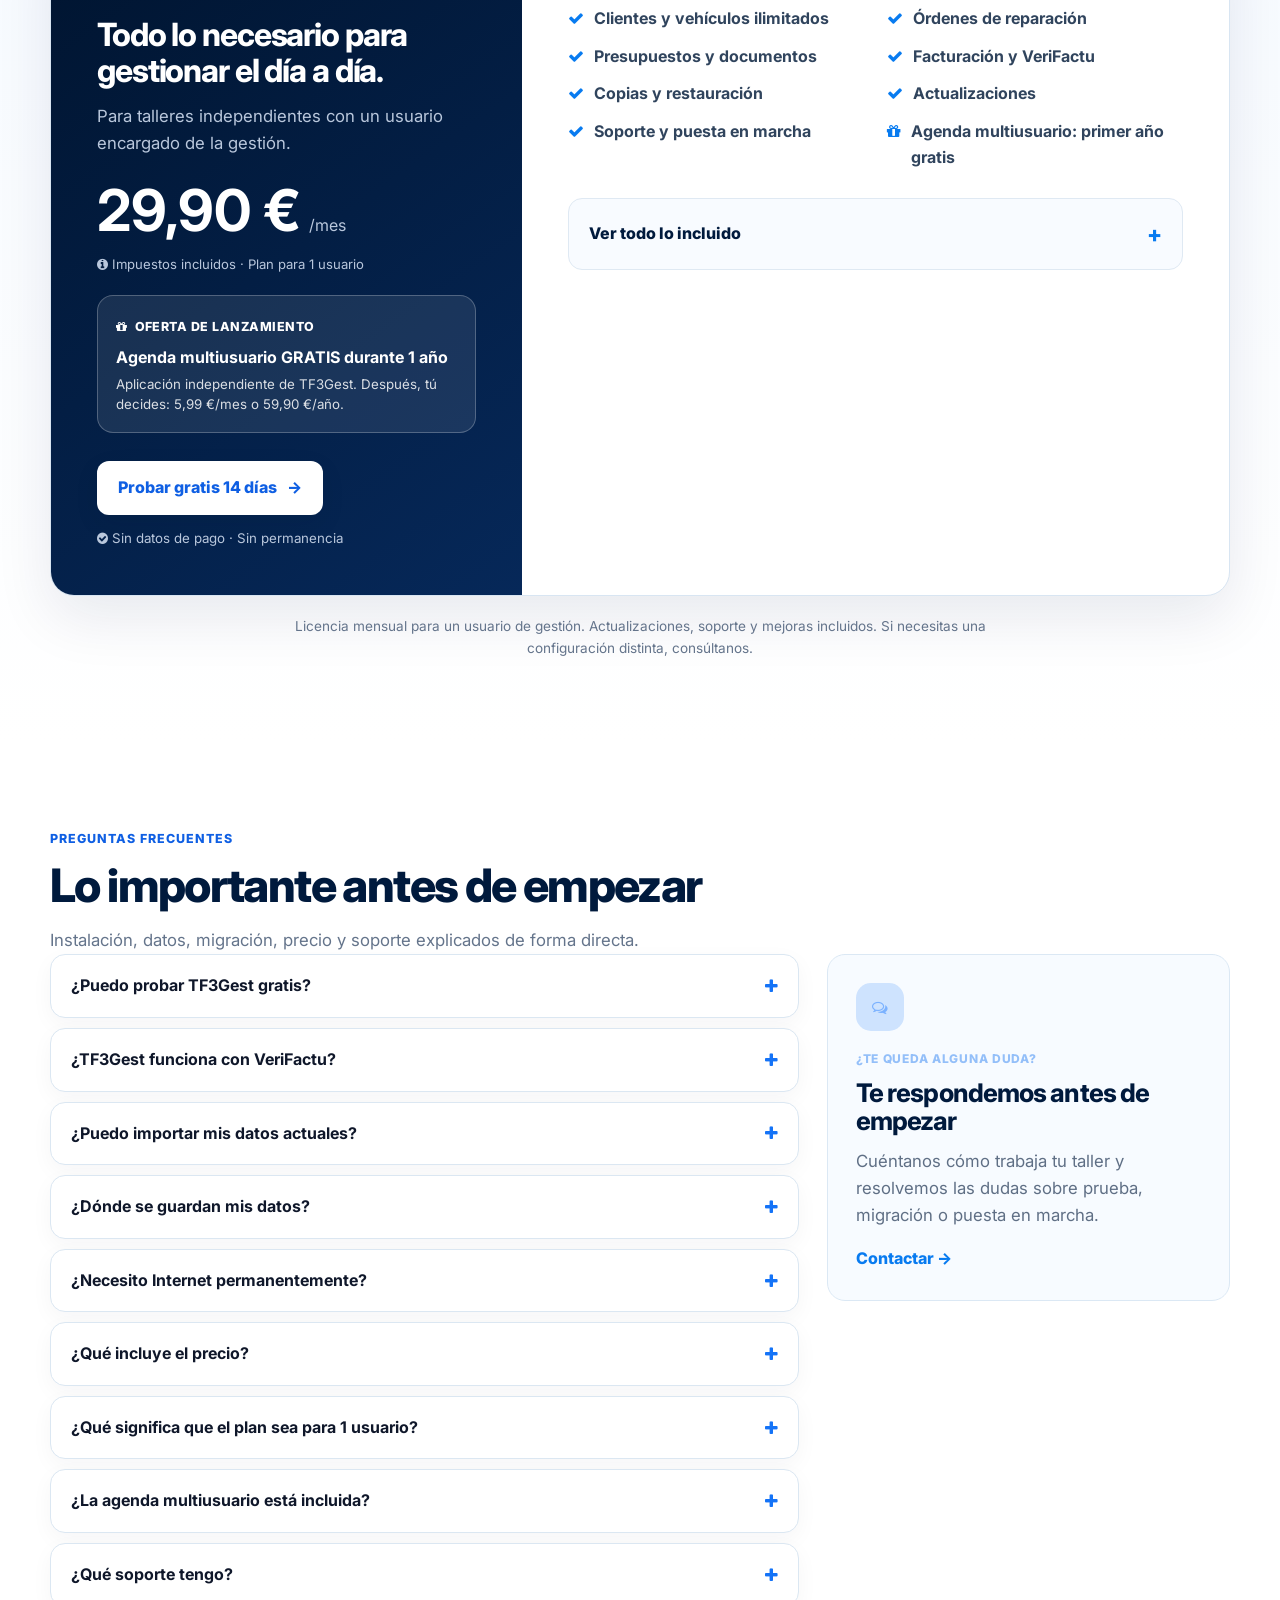
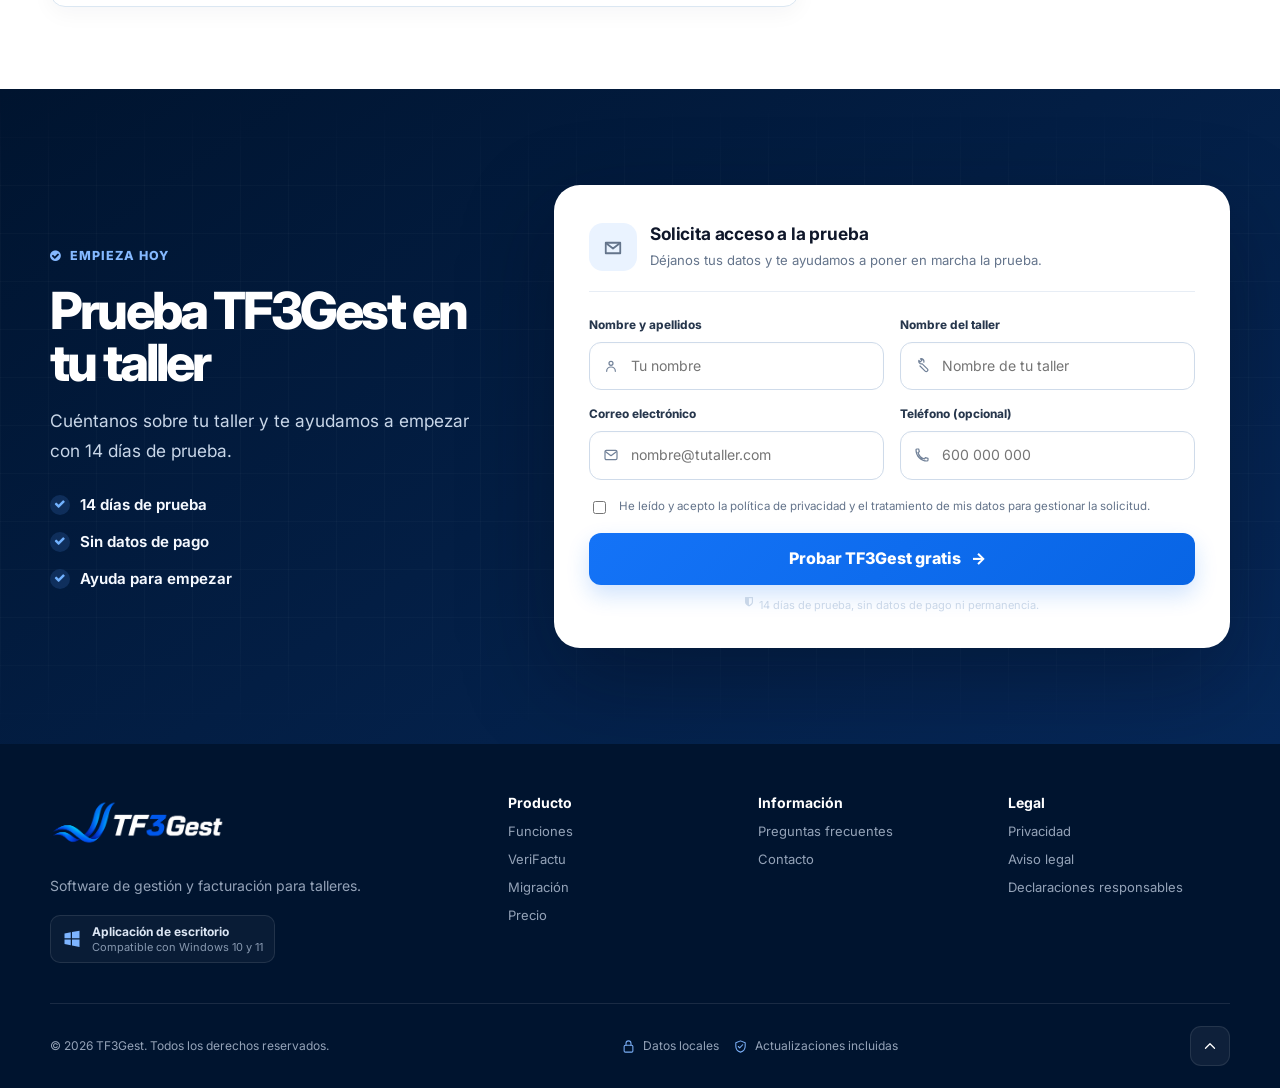
==== commit 60a8b4e8: "d" ====
--- a/index.html
+++ b/index.html
@@ -27,7 +27,7 @@
 <meta content="https://tf3gest.com/images/tf3gest-social.png" property="og:image"/>
 <meta content="https://tf3gest.com/" property="og:url"/>
 <meta content="summary_large_image" name="twitter:card"/>
-<script type="application/ld+json">{"@context":"https://schema.org","@type":"SoftwareApplication","name":"TF3Gest","url":"https://tf3gest.com/","applicationCategory":"BusinessApplication","applicationSubCategory":"Software de gestión para talleres mecánicos","operatingSystem":"Windows 10, Windows 11","inLanguage":"es-ES","description":"Software de gestión para talleres mecánicos en Windows: clientes, vehículos, órdenes de reparación, presupuestos, facturación, cobros y VeriFactu.","image":"https://tf3gest.com/images/tf3gest-social.png","offers":{"@type":"Offer","price":"29.90","priceCurrency":"EUR","description":"Plan Taller Esencial para 1 usuario"},"featureList":["Clientes y vehículos","Órdenes de reparación","Presupuestos, facturación y cobros","Funciones VeriFactu","Agenda y comunicación","Stock, compras y proveedores"]}</script>
+<script type="application/ld+json">{"@context":"https://schema.org","@type":"SoftwareApplication","name":"TF3Gest","url":"https://tf3gest.com/","applicationCategory":"BusinessApplication","applicationSubCategory":"Software de gestión para talleres mecánicos","operatingSystem":"Windows 10, Windows 11","inLanguage":"es-ES","description":"Software de gestión para talleres mecánicos en Windows: clientes, vehículos, órdenes de reparación, presupuestos, facturación, cobros y VeriFactu.","image":"https://tf3gest.com/images/tf3gest-social.png","offers":{"@type":"Offer","price":"29.90","priceCurrency":"EUR","description":"Plan Taller Esencial para 1 usuario"},"featureList":["Clientes y vehículos","Órdenes de reparación","Presupuestos, facturación y cobros","Funciones VeriFactu","Control económico","Copias de seguridad"]}</script>
 <script type="application/ld+json">{
   "@context": "https://schema.org",
   "@type": "FAQPage",
@@ -272,13 +272,13 @@
 <div aria-label="Ejemplo visual del flujo de facturación con VeriFactu" class="nw-verifactu-visual"><div class="nw-verifactu-glow"></div><div class="nw-verifactu-window"><div class="nw-verifactu-window__bar"><span><i aria-hidden="true" class="fa fa-file-text-o"></i> Factura</span><strong><i aria-hidden="true" class="fa fa-check-circle"></i> Registro correcto</strong></div><div class="nw-verifactu-window__body"><div class="nw-vf-row"><span>N.º factura</span><strong>F-2026-00128</strong></div><div class="nw-vf-row"><span>Estado</span><strong class="nw-vf-ok">Preparada</strong></div><div class="nw-vf-code"><i aria-hidden="true" class="fa fa-qrcode"></i><div><small>Registro de facturación</small><strong>Íntegro y trazable</strong></div></div><div class="nw-vf-chain"><span class="is-done"><i aria-hidden="true" class="fa fa-check"></i></span><b></b><span class="is-done"><i aria-hidden="true" class="fa fa-check"></i></span><b></b><span class="is-done"><i aria-hidden="true" class="fa fa-check"></i></span></div><div class="nw-vf-statuses"><span>Factura creada</span><span>Registro generado</span><span>Lista para emitir</span></div></div></div><div class="nw-verifactu-seal"><i aria-hidden="true" class="fa fa-refresh"></i><span><strong>Actualizaciones incluidas</strong><small>Adaptación y mantenimiento del programa</small></span></div></div>
 </div></div></section>
 <section class="nw-features-section" id="features-section"><div class="nw-shell"><div class="nw-features-heading"><span class="nw-section-kicker">Todo conectado</span><h2>Programa de gestión para tu taller, del cliente a la factura</h2><p>La información avanza contigo durante todo el trabajo del taller.</p></div><div aria-label="Flujo habitual de trabajo" class="nw-workflow-line"><span><i aria-hidden="true" class="fa fa-user"></i><strong>Cliente</strong></span><b aria-hidden="true">→</b><span><i aria-hidden="true" class="fa fa-car"></i><strong>Vehículo</strong></span><b aria-hidden="true">→</b><span><i aria-hidden="true" class="fa fa-wrench"></i><strong>Orden</strong></span><b aria-hidden="true">→</b><span><i aria-hidden="true" class="fa fa-file-text-o"></i><strong>Presupuesto</strong></span><b aria-hidden="true">→</b><span><i aria-hidden="true" class="fa fa-file"></i><strong>Factura</strong></span><b aria-hidden="true">→</b><span><i aria-hidden="true" class="fa fa-eur"></i><strong>Cobro</strong></span></div><div class="nw-features-grid nw-features-grid--core">
-<article class="nw-feature-card"><span class="nw-feature-card__icon"><i aria-hidden="true" class="fa fa-users"></i></span><h3>Clientes</h3><p>Datos de contacto y fiscales, búsquedas, observaciones e histórico relacionado.</p></article><article class="nw-feature-card"><span class="nw-feature-card__icon"><i aria-hidden="true" class="fa fa-car"></i></span><h3>Vehículos</h3><p>Matrícula, bastidor, kilómetros, ITV, mantenimientos, propietario e histórico.</p></article><article class="nw-feature-card"><span class="nw-feature-card__icon"><i aria-hidden="true" class="fa fa-wrench"></i></span><h3>Órdenes de reparación</h3><p>Trabajos, materiales, operarios, estados, notas, documentos y seguimiento.</p></article><article class="nw-feature-card"><span class="nw-feature-card__icon"><i aria-hidden="true" class="fa fa-file-text-o"></i></span><h3>Presupuestos</h3><p>Presupuestos, resguardos y albaranes con vista previa, impresión y PDF.</p></article><article class="nw-feature-card"><span class="nw-feature-card__icon"><i aria-hidden="true" class="fa fa-eur"></i></span><h3>Facturación</h3><p>Emisión desde la orden, numeración, impuestos, cobros y VeriFactu integrado.</p></article><article class="nw-feature-card"><span class="nw-feature-card__icon"><i aria-hidden="true" class="fa fa-cubes"></i></span><h3>Materiales y operaciones</h3><p>Catálogos, precios, unidades, marcas y trabajos habituales reutilizables.</p></article><article class="nw-feature-card"><span class="nw-feature-card__icon"><i aria-hidden="true" class="fa fa-pie-chart"></i></span><h3>Control económico</h3><p>Ingresos, gastos, proveedores y resúmenes mensuales y anuales.</p></article><article class="nw-feature-card"><span class="nw-feature-card__icon"><i aria-hidden="true" class="fa fa-calendar"></i></span><h3>Agenda y comunicación</h3><p>Citas, revisiones e ITV, con envío de documentación por email y acceso a WhatsApp Web.</p></article></div>
+<article class="nw-feature-card"><span class="nw-feature-card__icon"><i aria-hidden="true" class="fa fa-users"></i></span><h3>Clientes</h3><p>Datos de contacto y fiscales, búsquedas, observaciones e histórico relacionado.</p></article><article class="nw-feature-card"><span class="nw-feature-card__icon"><i aria-hidden="true" class="fa fa-car"></i></span><h3>Vehículos</h3><p>Matrícula, bastidor, kilómetros, ITV, mantenimientos, propietario e histórico.</p></article><article class="nw-feature-card"><span class="nw-feature-card__icon"><i aria-hidden="true" class="fa fa-wrench"></i></span><h3>Órdenes de reparación</h3><p>Trabajos, materiales, operarios, estados, notas, documentos y seguimiento.</p></article><article class="nw-feature-card"><span class="nw-feature-card__icon"><i aria-hidden="true" class="fa fa-file-text-o"></i></span><h3>Presupuestos</h3><p>Presupuestos, resguardos y albaranes con vista previa, impresión y PDF.</p></article><article class="nw-feature-card"><span class="nw-feature-card__icon"><i aria-hidden="true" class="fa fa-eur"></i></span><h3>Facturación</h3><p>Emisión desde la orden, numeración, impuestos, cobros y VeriFactu integrado.</p></article><article class="nw-feature-card"><span class="nw-feature-card__icon"><i aria-hidden="true" class="fa fa-cubes"></i></span><h3>Materiales y operaciones</h3><p>Catálogos, precios, unidades, marcas y trabajos habituales reutilizables.</p></article><article class="nw-feature-card"><span class="nw-feature-card__icon"><i aria-hidden="true" class="fa fa-pie-chart"></i></span><h3>Control económico</h3><p>Ingresos, gastos, proveedores y resúmenes mensuales y anuales.</p></article><article class="nw-feature-card"><span class="nw-feature-card__icon"><i aria-hidden="true" class="fa fa-whatsapp"></i></span><h3>Comunicación</h3><p>Acceso a WhatsApp Web con el teléfono del cliente y el mensaje preparado para facilitar el contacto.</p></article></div>
 <details class="nw-more-features"><summary>Ver más herramientas incluidas <span aria-hidden="true">+</span></summary><div class="nw-more-features__grid"><span><i aria-hidden="true" class="fa fa-paperclip"></i><strong>Archivos y firma</strong><small>Fotos, documentos y firma vinculados a órdenes y entregas.</small></span><span><i aria-hidden="true" class="fa fa-cubes"></i><strong>Stock y compras</strong><small>Existencias, compras, proveedores y control de materiales desde el mismo entorno.</small></span><span><i aria-hidden="true" class="fa fa-exchange"></i><strong>Migración de datos</strong><small>Revisión y traslado de información del programa anterior cuando sea compatible.</small></span><span><i aria-hidden="true" class="fa fa-database"></i><strong>Copias e informes</strong><small>Copias, validación, restauración y exportación de información.</small></span></div></details></div></section>
 <section class="nw-migration-section" id="migration-section"><div class="nw-shell"><div class="nw-migration-panel nw-migration-panel--split"><div class="nw-migration-copy"><span class="nw-section-kicker">Cambia sin empezar de cero</span><h2>Cambiar de programa no debería hacerte perder datos</h2><p>Revisamos tu programa actual y te indicamos qué información podemos trasladar para que empieces en TF3Gest con el menor trabajo manual posible.</p><a class="nw-btn nw-btn--primary nw-migration-cta" href="contact.html?motivo=migracion">Consultar mi migración <span>→</span></a><a class="nw-inline-link" href="migracion-programa-taller.html">Cómo revisamos una migración →</a></div><div class="nw-migration-data"><strong>Podemos revisar, entre otros:</strong><ul><li><i aria-hidden="true" class="fa fa-check"></i> Clientes y vehículos</li><li><i aria-hidden="true" class="fa fa-check"></i> Históricos, órdenes y facturas</li><li><i aria-hidden="true" class="fa fa-check"></i> Catálogos y otros datos compatibles</li></ul><small>Trabajamos sobre una copia para revisar la compatibilidad sin modificar los datos originales. El resultado depende del formato y de la calidad de la información de origen.</small></div><div aria-label="Proceso de migración" class="nw-migration-steps"><span><strong>01</strong><b>Revisamos tu programa actual</b><small>Vemos qué información tienes y cómo está organizada.</small></span><span><strong>02</strong><b>Preparamos el traslado</b><small>Identificamos y migramos los datos que sean compatibles.</small></span><span><strong>03</strong><b>Comprobamos contigo</b><small>Verificamos el resultado antes de empezar a trabajar.</small></span></div></div></div></section>
 <section class="nw-security-section" id="security-section"><div class="nw-shell"><div class="nw-security-grid"><div><span class="nw-section-kicker">Datos y copias</span><h2>Tus datos siguen siendo tuyos</h2><p>TF3Gest trabaja localmente en el ordenador del taller. La gestión principal no depende de una conexión permanente a Internet.</p><p class="nw-security-note">Las funciones externas —como servicios web, correo o WhatsApp Web— sí pueden necesitar conexión.</p></div><div class="nw-security-cards"><article><i aria-hidden="true" class="fa fa-desktop"></i><strong>Datos locales</strong><span>La base principal se guarda en el equipo del taller.</span></article><article><i aria-hidden="true" class="fa fa-clock-o"></i><strong>Copias automáticas</strong><span>Se generan copias durante los flujos previstos por la aplicación.</span></article><article><i aria-hidden="true" class="fa fa-file-text-o"></i><strong>Copia tras facturar</strong><span>La facturación incorpora su respaldo y conservación asociados.</span></article><article><i aria-hidden="true" class="fa fa-check-circle"></i><strong>Restauración comprobada</strong><span>Las copias pueden validarse antes de iniciar una restauración.</span></article></div></div></div></section>
 <section class="nw-about-section" id="about-section"><div class="nw-shell"><div class="nw-about-panel"><div class="nw-about-copy"><span class="nw-section-kicker">Soporte directo</span><h2>Software cercano, soporte directo</h2><p>TF3Gest está desarrollado y mantenido de forma directa para simplificar la gestión diaria de talleres que no necesitan un sistema empresarial complejo.</p><p>La demostración, la migración y la puesta en marcha se gestionan con la persona que conoce y mantiene el producto.</p></div><div class="nw-about-facts"><article><i aria-hidden="true" class="fa fa-comments-o"></i><div><strong>Trato directo</strong><span>Sin capas comerciales innecesarias: las dudas llegan a quien conoce el programa.</span></div></article><article><i aria-hidden="true" class="fa fa-wrench"></i><div><strong>Pensado para talleres</strong><span>Funciones concretas para el trabajo diario y una interfaz sin complejidad innecesaria.</span></div></article><article><i aria-hidden="true" class="fa fa-life-ring"></i><div><strong>Acompañamiento</strong><span>Ayuda durante la prueba, la migración y los primeros pasos.</span></div></article></div></div></div></section>
-<section class="nw-pricing-section nw-pricing-section--premium" id="pricing-section"><div class="nw-shell"><div class="nw-pricing-heading"><span class="nw-section-kicker">Precio</span><h2>Un precio claro para gestionar tu taller</h2><p class="nw-pricing-terms"><i aria-hidden="true" class="fa fa-check-circle"></i> 14 días gratis <span>·</span> Sin permanencia <span>·</span> Soporte incluido</p></div><article class="nw-plan-showcase nw-plan-showcase--simple"><div class="nw-plan-summary"><span class="nw-price-badge">Taller Esencial</span><h3>Todo lo necesario para gestionar el día a día.</h3><p>Para talleres independientes con un usuario encargado de la gestión.</p><div class="nw-price nw-price--light"><strong>29,90 €</strong><span>/mes</span></div><p class="nw-price-plain"><i aria-hidden="true" class="fa fa-info-circle"></i> Impuestos incluidos · Plan para 1 usuario</p><a class="nw-btn nw-btn--light" href="#download-section">Probar gratis 14 días <span>→</span></a><small><i aria-hidden="true" class="fa fa-check-circle"></i> Sin datos de pago · Sin permanencia</small></div><div class="nw-plan-core"><h4>Incluye</h4><ul><li><i aria-hidden="true" class="fa fa-check"></i> Clientes y vehículos ilimitados</li><li><i aria-hidden="true" class="fa fa-check"></i> Órdenes de reparación</li><li><i aria-hidden="true" class="fa fa-check"></i> Presupuestos y documentos</li><li><i aria-hidden="true" class="fa fa-check"></i> Facturación y VeriFactu</li><li><i aria-hidden="true" class="fa fa-check"></i> Copias y restauración</li><li><i aria-hidden="true" class="fa fa-check"></i> Actualizaciones</li><li><i aria-hidden="true" class="fa fa-check"></i> Soporte y puesta en marcha</li></ul><details class="nw-plan-details"><summary>Ver todo lo incluido <span aria-hidden="true">+</span></summary><div class="nw-plan-details__grid"><div><strong>Gestión</strong><span>1 usuario · búsquedas · históricos · kilometraje · ITV.</span></div><div><strong>Reparaciones</strong><span>Estados · trabajos · notas · materiales · historial.</span></div><div><strong>Facturación</strong><span>PDF · series · impuestos · albaranes · cobros · VeriFactu.</span></div><div><strong>Siempre incluido</strong><span>Base local · copias · actualizaciones · soporte · mejoras.</span></div></div></details></div></article><p class="nw-pricing-footnote">Licencia mensual para un usuario de gestión. Actualizaciones, soporte y mejoras incluidos. Si necesitas una configuración distinta, consúltanos.</p></div></section>
-<section class="nw-faq-section" id="faq-section"><div class="nw-shell"><div class="nw-faq-heading nw-reveal"><span class="nw-section-kicker">Preguntas frecuentes</span><h2>Lo importante antes de empezar</h2><p>Instalación, datos, migración, precio y soporte explicados de forma directa.</p></div><div class="nw-faq-layout"><div class="nw-faq-list"><details class="nw-faq-item nw-reveal"><summary><span>¿Puedo probar TF3Gest gratis?</span><i aria-hidden="true" class="fa fa-plus"></i></summary><div class="nw-faq-answer"><p>Sí. Puedes solicitar acceso y probar TF3Gest durante 14 días sin facilitar datos de pago.</p></div></details><details class="nw-faq-item nw-reveal"><summary><span>¿TF3Gest funciona con VeriFactu?</span><i aria-hidden="true" class="fa fa-plus"></i></summary><div class="nw-faq-answer"><p>Sí. La facturación incorpora los elementos de registro, trazabilidad, encadenamiento y QR incluidos en el flujo de VeriFactu de la aplicación.</p></div></details><details class="nw-faq-item nw-reveal"><summary><span>¿Puedo importar mis datos actuales?</span><i aria-hidden="true" class="fa fa-plus"></i></summary><div class="nw-faq-answer"><p>Sí. Revisamos previamente el formato y te indicamos qué clientes, vehículos, históricos, facturas, órdenes o catálogos pueden trasladarse.</p></div></details><details class="nw-faq-item nw-reveal"><summary><span>¿Dónde se guardan mis datos?</span><i aria-hidden="true" class="fa fa-plus"></i></summary><div class="nw-faq-answer"><p>La base principal se guarda localmente en el ordenador del taller y la aplicación incorpora funciones de copia, validación y restauración.</p></div></details><details class="nw-faq-item nw-reveal"><summary><span>¿Necesito Internet permanentemente?</span><i aria-hidden="true" class="fa fa-plus"></i></summary><div class="nw-faq-answer"><p>No para la gestión principal. Las funciones que dependen de servicios externos, como correo, WhatsApp Web u otros servicios online, sí necesitan conexión.</p></div></details><details class="nw-faq-item nw-reveal"><summary><span>¿Qué incluye el precio?</span><i aria-hidden="true" class="fa fa-plus"></i></summary><div class="nw-faq-answer"><p>El Plan Taller Esencial cuesta 29,90 € al mes, impuestos incluidos, para un usuario. Incluye las funciones del plan, actualizaciones, copias y soporte.</p></div></details><details class="nw-faq-item nw-reveal"><summary><span>¿Qué significa que el plan sea para 1 usuario?</span><i aria-hidden="true" class="fa fa-plus"></i></summary><div class="nw-faq-answer"><p>El Plan Taller Esencial incluye un usuario de gestión. Si tu taller necesita una configuración diferente, consúltanos y revisamos contigo el caso concreto.</p></div></details><details class="nw-faq-item nw-reveal"><summary><span>¿Qué soporte tengo?</span><i aria-hidden="true" class="fa fa-plus"></i></summary><div class="nw-faq-answer"><p>Tienes soporte durante la puesta en marcha y para resolver incidencias o dudas de uso, con atención directa sobre el propio producto.</p></div></details></div><aside class="nw-faq-card nw-reveal"><span class="nw-faq-card__icon"><i aria-hidden="true" class="fa fa-comments-o"></i></span><span class="nw-faq-card__eyebrow">¿Te queda alguna duda?</span><h3>Te respondemos antes de empezar</h3><p>Cuéntanos cómo trabaja tu taller y resolvemos las dudas sobre prueba, migración o puesta en marcha.</p><a class="nw-inline-link" href="contact.html?motivo=consulta">Contactar →</a></aside></div></div></section>
+<section class="nw-pricing-section nw-pricing-section--premium" id="pricing-section"><div class="nw-shell"><div class="nw-pricing-heading"><span class="nw-section-kicker">Precio</span><h2>Un precio claro para gestionar tu taller</h2><p class="nw-pricing-terms"><i aria-hidden="true" class="fa fa-check-circle"></i> 14 días gratis <span>·</span> Sin permanencia <span>·</span> Soporte incluido</p></div><article class="nw-plan-showcase nw-plan-showcase--simple"><div class="nw-plan-summary"><span class="nw-price-badge">Taller Esencial</span><h3>Todo lo necesario para gestionar el día a día.</h3><p>Para talleres independientes con un usuario encargado de la gestión.</p><div class="nw-price nw-price--light"><strong>29,90 €</strong><span>/mes</span></div><p class="nw-price-plain"><i aria-hidden="true" class="fa fa-info-circle"></i> Impuestos incluidos · Plan para 1 usuario</p><div class="nw-agenda-offer"><span class="nw-agenda-offer__badge"><i aria-hidden="true" class="fa fa-gift"></i> Oferta de lanzamiento</span><strong>Agenda multiusuario GRATIS durante 1 año</strong><small>Aplicación independiente de TF3Gest. Después, tú decides: 5,99 €/mes o 59,90 €/año.</small></div><a class="nw-btn nw-btn--light" href="#download-section">Probar gratis 14 días <span>→</span></a><small><i aria-hidden="true" class="fa fa-check-circle"></i> Sin datos de pago · Sin permanencia</small></div><div class="nw-plan-core"><h4>Incluye</h4><ul><li><i aria-hidden="true" class="fa fa-check"></i> Clientes y vehículos ilimitados</li><li><i aria-hidden="true" class="fa fa-check"></i> Órdenes de reparación</li><li><i aria-hidden="true" class="fa fa-check"></i> Presupuestos y documentos</li><li><i aria-hidden="true" class="fa fa-check"></i> Facturación y VeriFactu</li><li><i aria-hidden="true" class="fa fa-check"></i> Copias y restauración</li><li><i aria-hidden="true" class="fa fa-check"></i> Actualizaciones</li><li><i aria-hidden="true" class="fa fa-check"></i> Soporte y puesta en marcha</li><li class="nw-plan-bonus"><i aria-hidden="true" class="fa fa-gift"></i> Agenda multiusuario: primer año gratis</li></ul><details class="nw-plan-details"><summary>Ver todo lo incluido <span aria-hidden="true">+</span></summary><div class="nw-plan-details__grid"><div><strong>Gestión</strong><span>1 usuario · búsquedas · históricos · kilometraje · ITV.</span></div><div><strong>Reparaciones</strong><span>Estados · trabajos · notas · materiales · historial.</span></div><div><strong>Facturación</strong><span>PDF · series · impuestos · albaranes · cobros · VeriFactu.</span></div><div><strong>Siempre incluido</strong><span>Base local · copias · actualizaciones · soporte · mejoras.</span></div></div></details></div></article><p class="nw-pricing-footnote">Licencia mensual para un usuario de gestión. Actualizaciones, soporte y mejoras incluidos. Si necesitas una configuración distinta, consúltanos.</p></div></section>
+<section class="nw-faq-section" id="faq-section"><div class="nw-shell"><div class="nw-faq-heading nw-reveal"><span class="nw-section-kicker">Preguntas frecuentes</span><h2>Lo importante antes de empezar</h2><p>Instalación, datos, migración, precio y soporte explicados de forma directa.</p></div><div class="nw-faq-layout"><div class="nw-faq-list"><details class="nw-faq-item nw-reveal"><summary><span>¿Puedo probar TF3Gest gratis?</span><i aria-hidden="true" class="fa fa-plus"></i></summary><div class="nw-faq-answer"><p>Sí. Puedes solicitar acceso y probar TF3Gest durante 14 días sin facilitar datos de pago.</p></div></details><details class="nw-faq-item nw-reveal"><summary><span>¿TF3Gest funciona con VeriFactu?</span><i aria-hidden="true" class="fa fa-plus"></i></summary><div class="nw-faq-answer"><p>Sí. La facturación incorpora los elementos de registro, trazabilidad, encadenamiento y QR incluidos en el flujo de VeriFactu de la aplicación.</p></div></details><details class="nw-faq-item nw-reveal"><summary><span>¿Puedo importar mis datos actuales?</span><i aria-hidden="true" class="fa fa-plus"></i></summary><div class="nw-faq-answer"><p>Sí. Revisamos previamente el formato y te indicamos qué clientes, vehículos, históricos, facturas, órdenes o catálogos pueden trasladarse.</p></div></details><details class="nw-faq-item nw-reveal"><summary><span>¿Dónde se guardan mis datos?</span><i aria-hidden="true" class="fa fa-plus"></i></summary><div class="nw-faq-answer"><p>La base principal se guarda localmente en el ordenador del taller y la aplicación incorpora funciones de copia, validación y restauración.</p></div></details><details class="nw-faq-item nw-reveal"><summary><span>¿Necesito Internet permanentemente?</span><i aria-hidden="true" class="fa fa-plus"></i></summary><div class="nw-faq-answer"><p>No para la gestión principal. Las funciones que dependen de servicios externos, como correo, WhatsApp Web u otros servicios online, sí necesitan conexión.</p></div></details><details class="nw-faq-item nw-reveal"><summary><span>¿Qué incluye el precio?</span><i aria-hidden="true" class="fa fa-plus"></i></summary><div class="nw-faq-answer"><p>El Plan Taller Esencial cuesta 29,90 € al mes, impuestos incluidos, para un usuario. Incluye las funciones del plan, actualizaciones, copias y soporte.</p></div></details><details class="nw-faq-item nw-reveal"><summary><span>¿Qué significa que el plan sea para 1 usuario?</span><i aria-hidden="true" class="fa fa-plus"></i></summary><div class="nw-faq-answer"><p>El Plan Taller Esencial incluye un usuario de gestión. Si tu taller necesita una configuración diferente, consúltanos y revisamos contigo el caso concreto.</p></div></details><details class="nw-faq-item nw-reveal"><summary><span>¿La agenda multiusuario está incluida?</span><i aria-hidden="true" class="fa fa-plus"></i></summary><div class="nw-faq-answer"><p>Como oferta de lanzamiento, la aplicación de agenda multiusuario está incluida gratis durante el primer año con TF3Gest. Es una aplicación independiente. Después puedes continuar por 5,99 € al mes o 59,90 € al año, o seguir usando TF3Gest sin renovarla.</p></div></details><details class="nw-faq-item nw-reveal"><summary><span>¿Qué soporte tengo?</span><i aria-hidden="true" class="fa fa-plus"></i></summary><div class="nw-faq-answer"><p>Tienes soporte durante la puesta en marcha y para resolver incidencias o dudas de uso, con atención directa sobre el propio producto.</p></div></details></div><aside class="nw-faq-card nw-reveal"><span class="nw-faq-card__icon"><i aria-hidden="true" class="fa fa-comments-o"></i></span><span class="nw-faq-card__eyebrow">¿Te queda alguna duda?</span><h3>Te respondemos antes de empezar</h3><p>Cuéntanos cómo trabaja tu taller y resolvemos las dudas sobre prueba, migración o puesta en marcha.</p><a class="nw-inline-link" href="contact.html?motivo=consulta">Contactar →</a></aside></div></div></section>
 <section class="nw-download-section" id="download-section">
 <div class="nw-shell">
 <div class="nw-download-panel">
--- a/styles/brand-final.css
+++ b/styles/brand-final.css
@@ -389,3 +389,40 @@
     margin-top:16px;
   }
 }
+
+
+/* V9.8 — final alignment/contrast corrections */
+@media (max-width:1100px){
+  .nw-contact-copy h1{
+    margin-left:auto!important;
+    margin-right:auto!important;
+    text-align:center!important;
+  }
+}
+.seo-page-cta__box h2{
+  color:#fff!important;
+}
+
+
+/* V9.9 — agenda multiusuario launch offer */
+.nw-agenda-offer{
+  margin:20px 0 4px;
+  padding:17px 18px;
+  border:1px solid rgba(255,255,255,.24);
+  border-radius:16px;
+  background:rgba(255,255,255,.09);
+}
+.nw-agenda-offer__badge{
+  display:inline-flex;
+  align-items:center;
+  gap:7px;
+  margin-bottom:9px;
+  font-size:.78rem;
+  font-weight:800;
+  text-transform:uppercase;
+  letter-spacing:.04em;
+}
+.nw-agenda-offer strong,.nw-agenda-offer small{display:block;color:#fff!important;}
+.nw-agenda-offer strong{font-size:1rem;line-height:1.4;}
+.nw-agenda-offer small{margin-top:6px;opacity:.84;line-height:1.5;}
+.nw-plan-core>ul li.nw-plan-bonus i{color:var(--tf3-blue);}
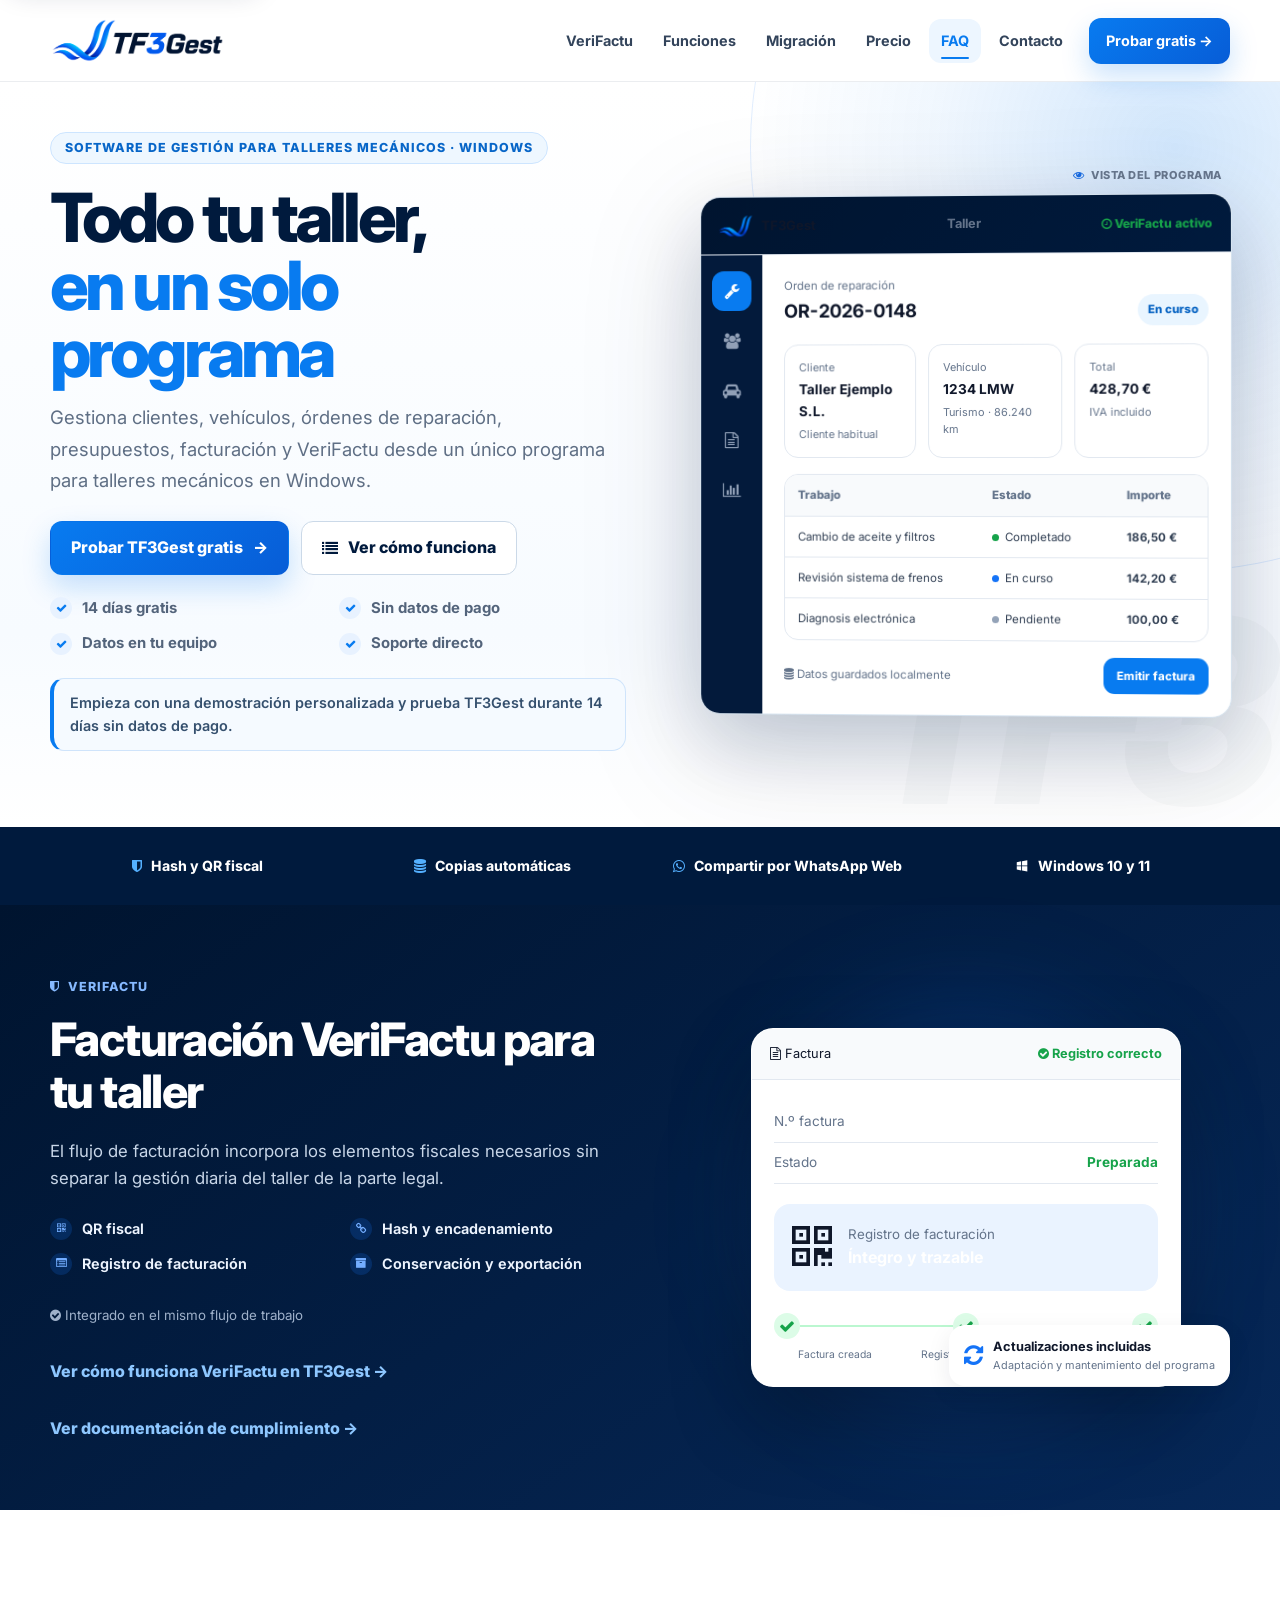
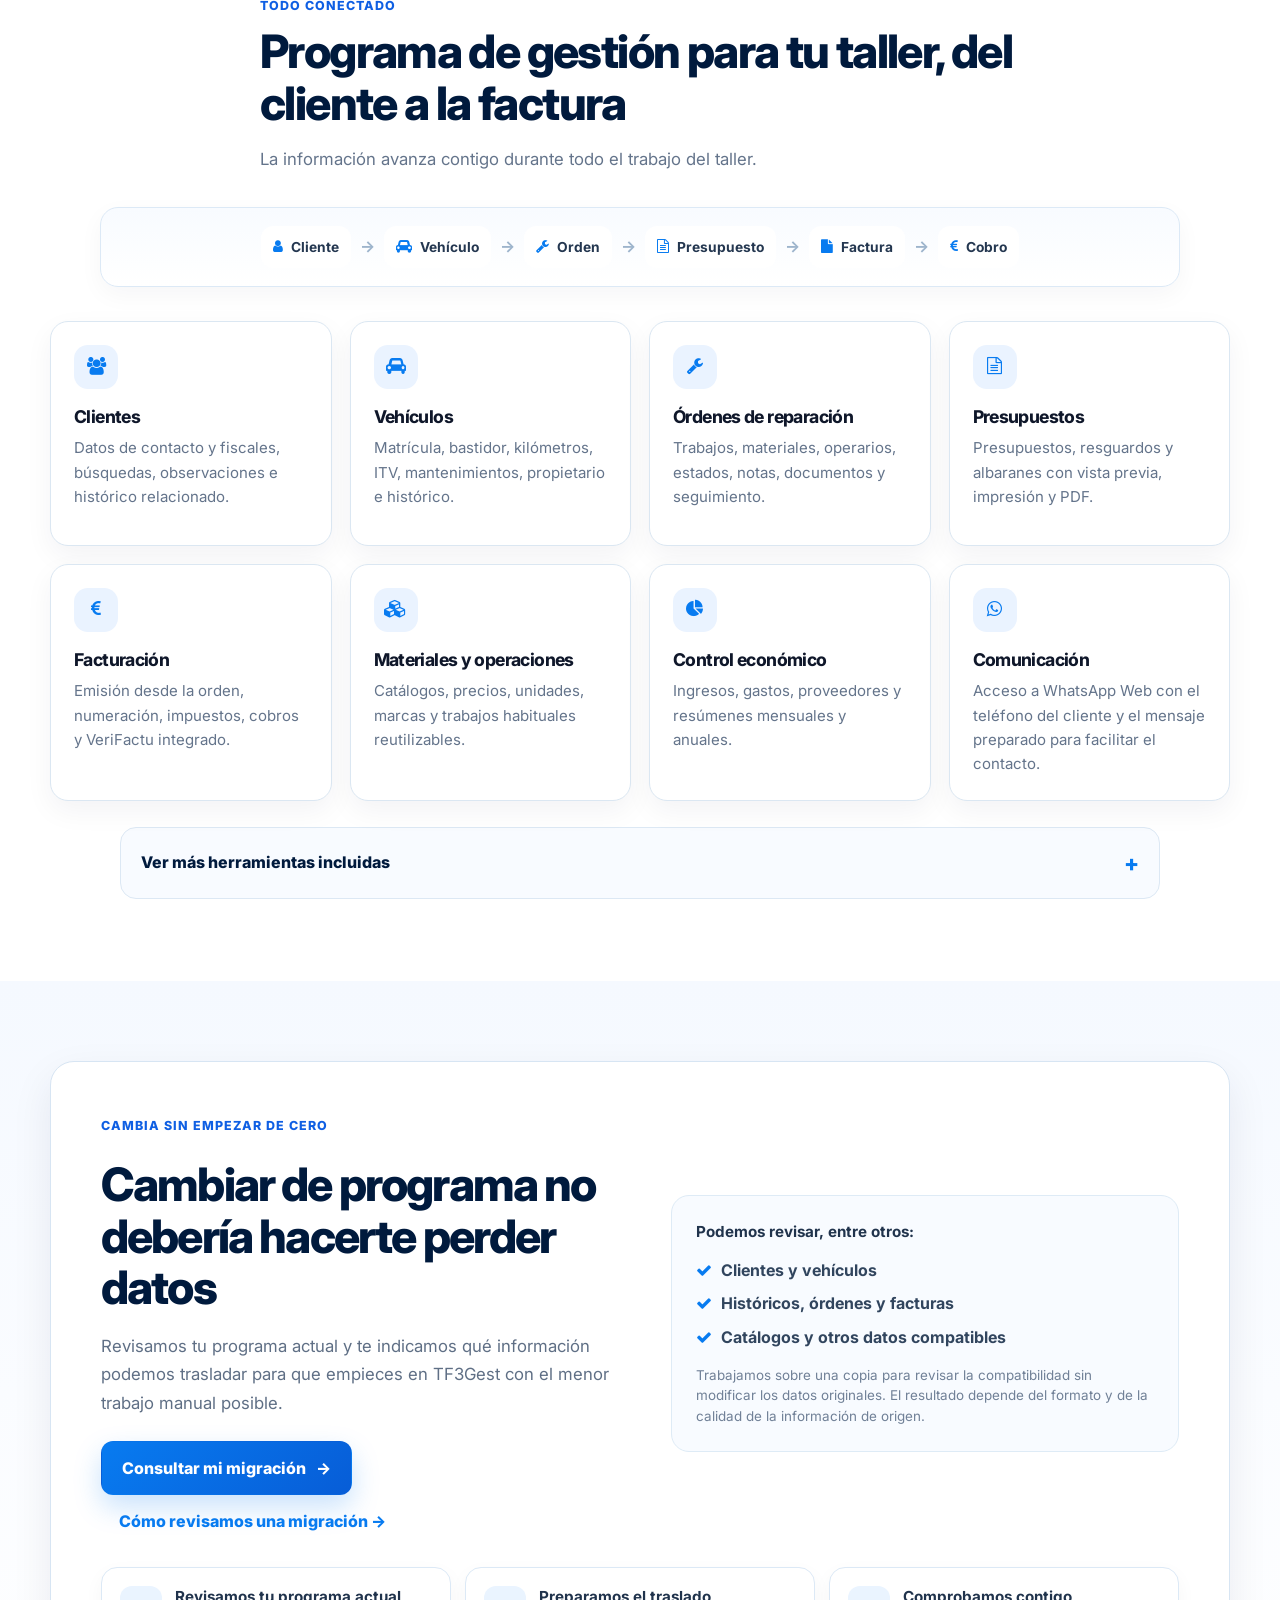
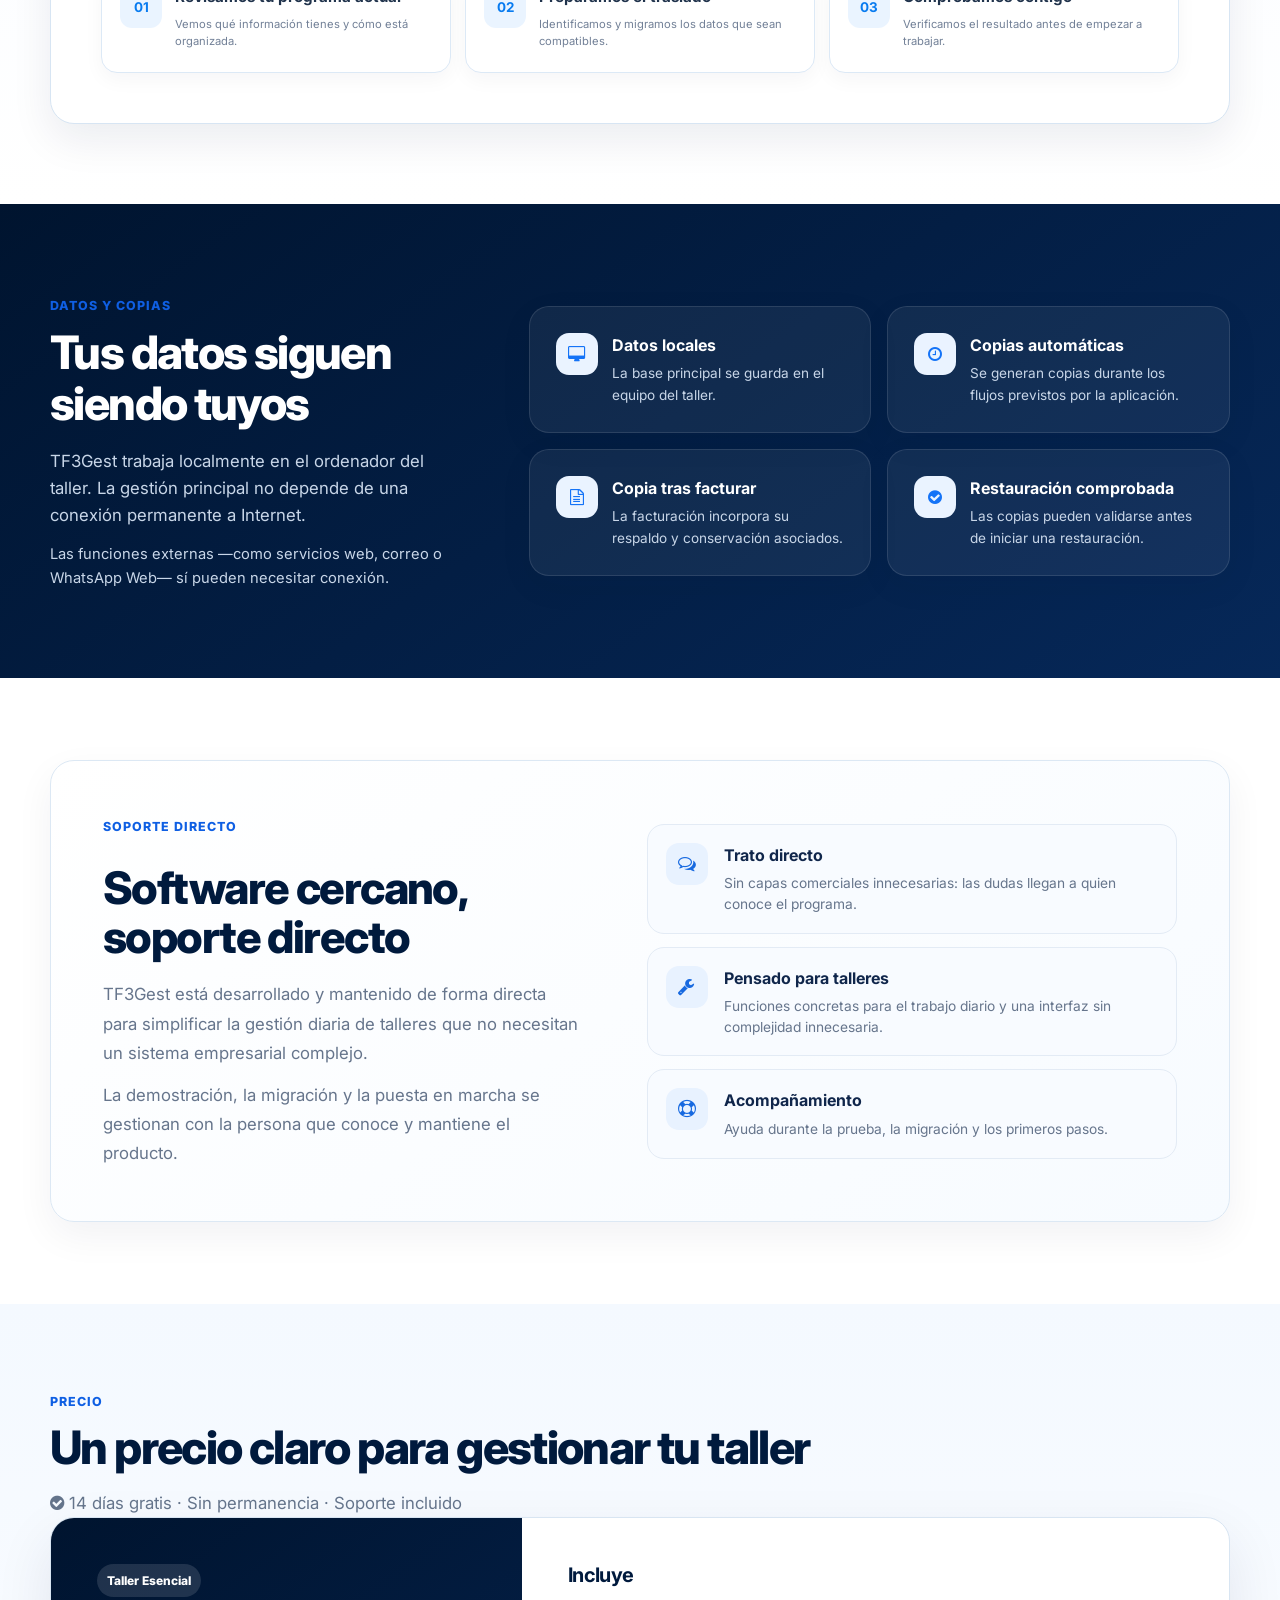
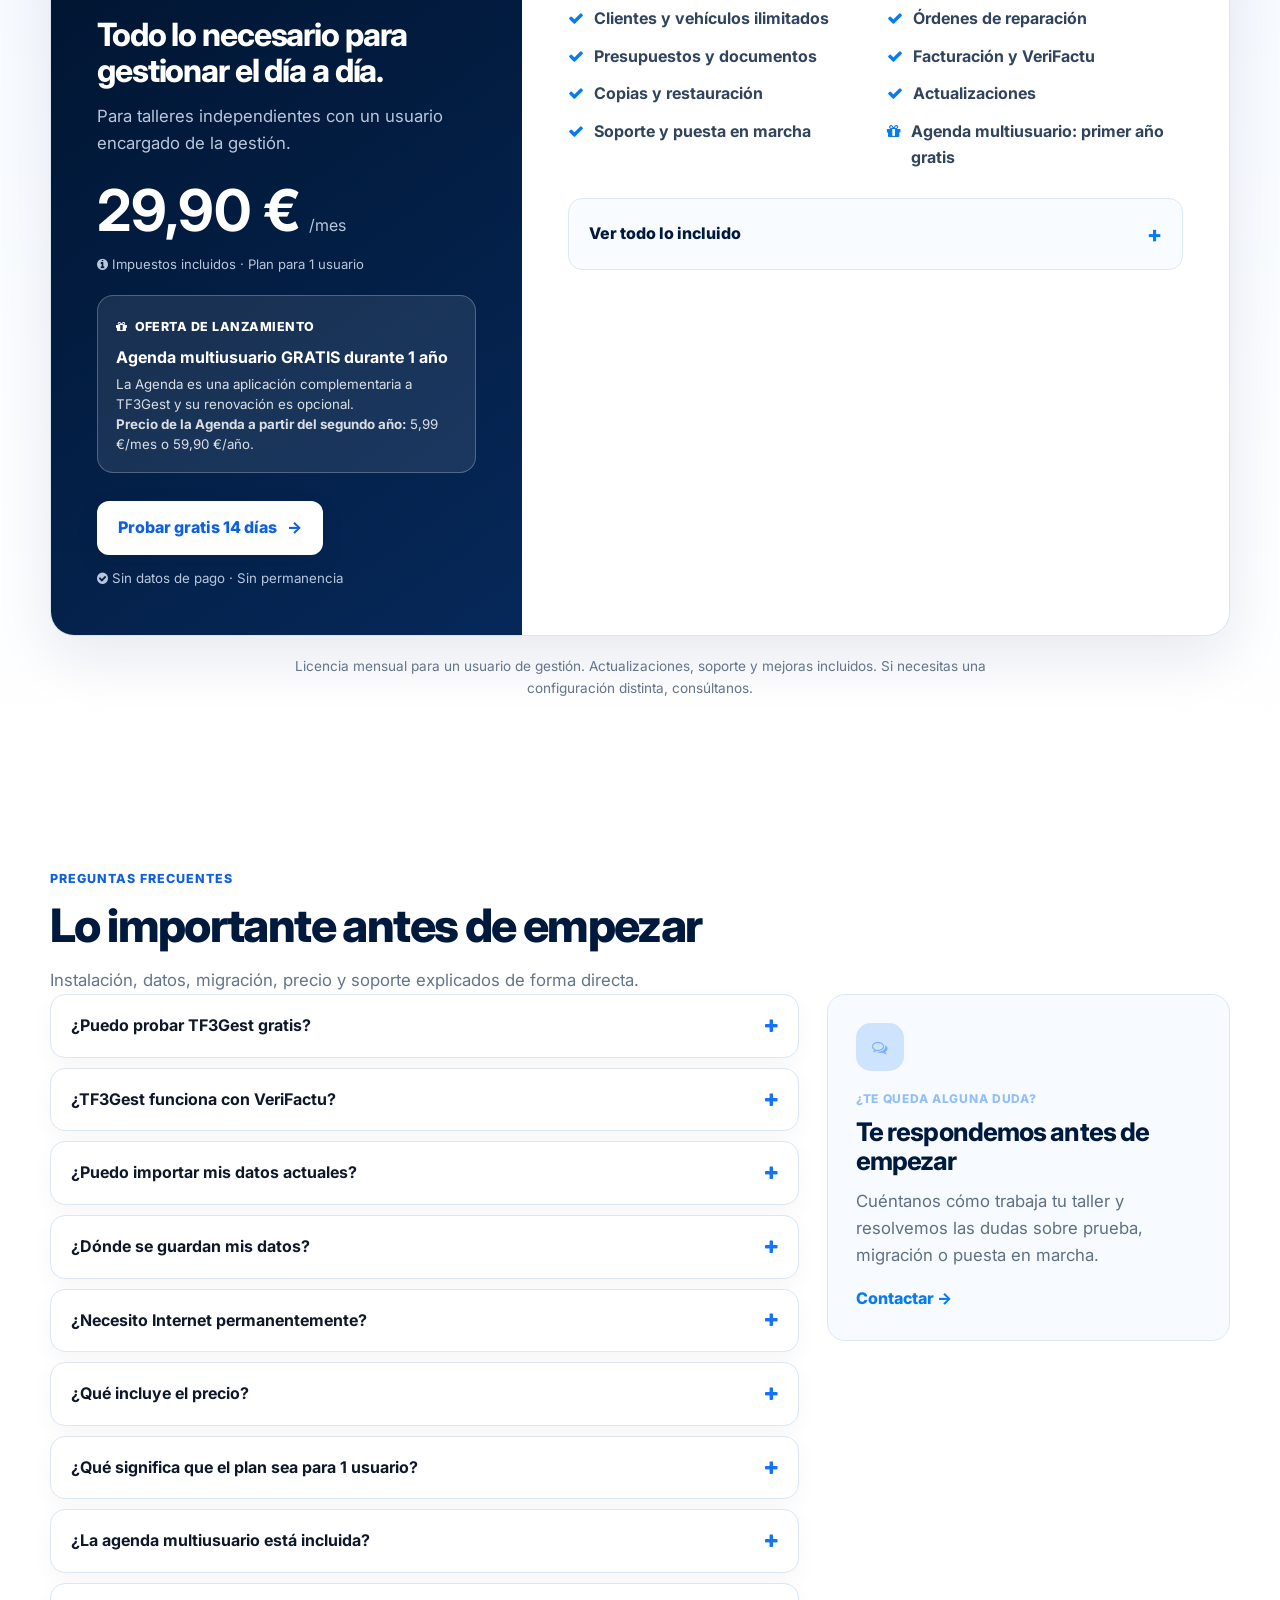
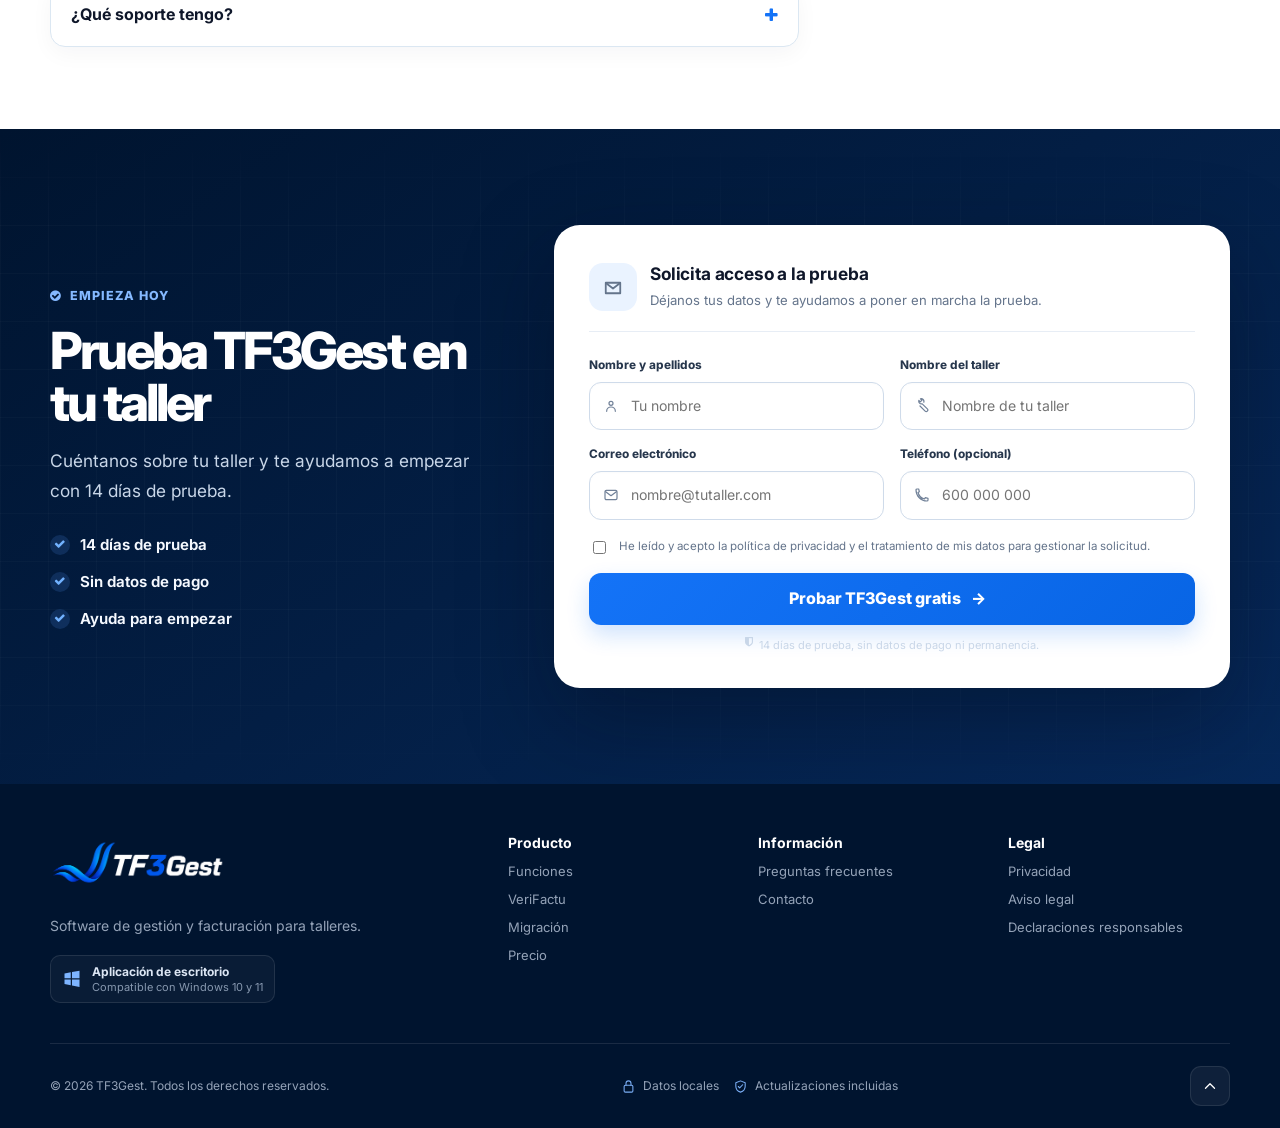
==== commit acd7268d: "a" ====
--- a/index.html
+++ b/index.html
@@ -277,8 +277,8 @@
 <section class="nw-migration-section" id="migration-section"><div class="nw-shell"><div class="nw-migration-panel nw-migration-panel--split"><div class="nw-migration-copy"><span class="nw-section-kicker">Cambia sin empezar de cero</span><h2>Cambiar de programa no debería hacerte perder datos</h2><p>Revisamos tu programa actual y te indicamos qué información podemos trasladar para que empieces en TF3Gest con el menor trabajo manual posible.</p><a class="nw-btn nw-btn--primary nw-migration-cta" href="contact.html?motivo=migracion">Consultar mi migración <span>→</span></a><a class="nw-inline-link" href="migracion-programa-taller.html">Cómo revisamos una migración →</a></div><div class="nw-migration-data"><strong>Podemos revisar, entre otros:</strong><ul><li><i aria-hidden="true" class="fa fa-check"></i> Clientes y vehículos</li><li><i aria-hidden="true" class="fa fa-check"></i> Históricos, órdenes y facturas</li><li><i aria-hidden="true" class="fa fa-check"></i> Catálogos y otros datos compatibles</li></ul><small>Trabajamos sobre una copia para revisar la compatibilidad sin modificar los datos originales. El resultado depende del formato y de la calidad de la información de origen.</small></div><div aria-label="Proceso de migración" class="nw-migration-steps"><span><strong>01</strong><b>Revisamos tu programa actual</b><small>Vemos qué información tienes y cómo está organizada.</small></span><span><strong>02</strong><b>Preparamos el traslado</b><small>Identificamos y migramos los datos que sean compatibles.</small></span><span><strong>03</strong><b>Comprobamos contigo</b><small>Verificamos el resultado antes de empezar a trabajar.</small></span></div></div></div></section>
 <section class="nw-security-section" id="security-section"><div class="nw-shell"><div class="nw-security-grid"><div><span class="nw-section-kicker">Datos y copias</span><h2>Tus datos siguen siendo tuyos</h2><p>TF3Gest trabaja localmente en el ordenador del taller. La gestión principal no depende de una conexión permanente a Internet.</p><p class="nw-security-note">Las funciones externas —como servicios web, correo o WhatsApp Web— sí pueden necesitar conexión.</p></div><div class="nw-security-cards"><article><i aria-hidden="true" class="fa fa-desktop"></i><strong>Datos locales</strong><span>La base principal se guarda en el equipo del taller.</span></article><article><i aria-hidden="true" class="fa fa-clock-o"></i><strong>Copias automáticas</strong><span>Se generan copias durante los flujos previstos por la aplicación.</span></article><article><i aria-hidden="true" class="fa fa-file-text-o"></i><strong>Copia tras facturar</strong><span>La facturación incorpora su respaldo y conservación asociados.</span></article><article><i aria-hidden="true" class="fa fa-check-circle"></i><strong>Restauración comprobada</strong><span>Las copias pueden validarse antes de iniciar una restauración.</span></article></div></div></div></section>
 <section class="nw-about-section" id="about-section"><div class="nw-shell"><div class="nw-about-panel"><div class="nw-about-copy"><span class="nw-section-kicker">Soporte directo</span><h2>Software cercano, soporte directo</h2><p>TF3Gest está desarrollado y mantenido de forma directa para simplificar la gestión diaria de talleres que no necesitan un sistema empresarial complejo.</p><p>La demostración, la migración y la puesta en marcha se gestionan con la persona que conoce y mantiene el producto.</p></div><div class="nw-about-facts"><article><i aria-hidden="true" class="fa fa-comments-o"></i><div><strong>Trato directo</strong><span>Sin capas comerciales innecesarias: las dudas llegan a quien conoce el programa.</span></div></article><article><i aria-hidden="true" class="fa fa-wrench"></i><div><strong>Pensado para talleres</strong><span>Funciones concretas para el trabajo diario y una interfaz sin complejidad innecesaria.</span></div></article><article><i aria-hidden="true" class="fa fa-life-ring"></i><div><strong>Acompañamiento</strong><span>Ayuda durante la prueba, la migración y los primeros pasos.</span></div></article></div></div></div></section>
-<section class="nw-pricing-section nw-pricing-section--premium" id="pricing-section"><div class="nw-shell"><div class="nw-pricing-heading"><span class="nw-section-kicker">Precio</span><h2>Un precio claro para gestionar tu taller</h2><p class="nw-pricing-terms"><i aria-hidden="true" class="fa fa-check-circle"></i> 14 días gratis <span>·</span> Sin permanencia <span>·</span> Soporte incluido</p></div><article class="nw-plan-showcase nw-plan-showcase--simple"><div class="nw-plan-summary"><span class="nw-price-badge">Taller Esencial</span><h3>Todo lo necesario para gestionar el día a día.</h3><p>Para talleres independientes con un usuario encargado de la gestión.</p><div class="nw-price nw-price--light"><strong>29,90 €</strong><span>/mes</span></div><p class="nw-price-plain"><i aria-hidden="true" class="fa fa-info-circle"></i> Impuestos incluidos · Plan para 1 usuario</p><div class="nw-agenda-offer"><span class="nw-agenda-offer__badge"><i aria-hidden="true" class="fa fa-gift"></i> Oferta de lanzamiento</span><strong>Agenda multiusuario GRATIS durante 1 año</strong><small>Aplicación independiente de TF3Gest. Después, tú decides: 5,99 €/mes o 59,90 €/año.</small></div><a class="nw-btn nw-btn--light" href="#download-section">Probar gratis 14 días <span>→</span></a><small><i aria-hidden="true" class="fa fa-check-circle"></i> Sin datos de pago · Sin permanencia</small></div><div class="nw-plan-core"><h4>Incluye</h4><ul><li><i aria-hidden="true" class="fa fa-check"></i> Clientes y vehículos ilimitados</li><li><i aria-hidden="true" class="fa fa-check"></i> Órdenes de reparación</li><li><i aria-hidden="true" class="fa fa-check"></i> Presupuestos y documentos</li><li><i aria-hidden="true" class="fa fa-check"></i> Facturación y VeriFactu</li><li><i aria-hidden="true" class="fa fa-check"></i> Copias y restauración</li><li><i aria-hidden="true" class="fa fa-check"></i> Actualizaciones</li><li><i aria-hidden="true" class="fa fa-check"></i> Soporte y puesta en marcha</li><li class="nw-plan-bonus"><i aria-hidden="true" class="fa fa-gift"></i> Agenda multiusuario: primer año gratis</li></ul><details class="nw-plan-details"><summary>Ver todo lo incluido <span aria-hidden="true">+</span></summary><div class="nw-plan-details__grid"><div><strong>Gestión</strong><span>1 usuario · búsquedas · históricos · kilometraje · ITV.</span></div><div><strong>Reparaciones</strong><span>Estados · trabajos · notas · materiales · historial.</span></div><div><strong>Facturación</strong><span>PDF · series · impuestos · albaranes · cobros · VeriFactu.</span></div><div><strong>Siempre incluido</strong><span>Base local · copias · actualizaciones · soporte · mejoras.</span></div></div></details></div></article><p class="nw-pricing-footnote">Licencia mensual para un usuario de gestión. Actualizaciones, soporte y mejoras incluidos. Si necesitas una configuración distinta, consúltanos.</p></div></section>
-<section class="nw-faq-section" id="faq-section"><div class="nw-shell"><div class="nw-faq-heading nw-reveal"><span class="nw-section-kicker">Preguntas frecuentes</span><h2>Lo importante antes de empezar</h2><p>Instalación, datos, migración, precio y soporte explicados de forma directa.</p></div><div class="nw-faq-layout"><div class="nw-faq-list"><details class="nw-faq-item nw-reveal"><summary><span>¿Puedo probar TF3Gest gratis?</span><i aria-hidden="true" class="fa fa-plus"></i></summary><div class="nw-faq-answer"><p>Sí. Puedes solicitar acceso y probar TF3Gest durante 14 días sin facilitar datos de pago.</p></div></details><details class="nw-faq-item nw-reveal"><summary><span>¿TF3Gest funciona con VeriFactu?</span><i aria-hidden="true" class="fa fa-plus"></i></summary><div class="nw-faq-answer"><p>Sí. La facturación incorpora los elementos de registro, trazabilidad, encadenamiento y QR incluidos en el flujo de VeriFactu de la aplicación.</p></div></details><details class="nw-faq-item nw-reveal"><summary><span>¿Puedo importar mis datos actuales?</span><i aria-hidden="true" class="fa fa-plus"></i></summary><div class="nw-faq-answer"><p>Sí. Revisamos previamente el formato y te indicamos qué clientes, vehículos, históricos, facturas, órdenes o catálogos pueden trasladarse.</p></div></details><details class="nw-faq-item nw-reveal"><summary><span>¿Dónde se guardan mis datos?</span><i aria-hidden="true" class="fa fa-plus"></i></summary><div class="nw-faq-answer"><p>La base principal se guarda localmente en el ordenador del taller y la aplicación incorpora funciones de copia, validación y restauración.</p></div></details><details class="nw-faq-item nw-reveal"><summary><span>¿Necesito Internet permanentemente?</span><i aria-hidden="true" class="fa fa-plus"></i></summary><div class="nw-faq-answer"><p>No para la gestión principal. Las funciones que dependen de servicios externos, como correo, WhatsApp Web u otros servicios online, sí necesitan conexión.</p></div></details><details class="nw-faq-item nw-reveal"><summary><span>¿Qué incluye el precio?</span><i aria-hidden="true" class="fa fa-plus"></i></summary><div class="nw-faq-answer"><p>El Plan Taller Esencial cuesta 29,90 € al mes, impuestos incluidos, para un usuario. Incluye las funciones del plan, actualizaciones, copias y soporte.</p></div></details><details class="nw-faq-item nw-reveal"><summary><span>¿Qué significa que el plan sea para 1 usuario?</span><i aria-hidden="true" class="fa fa-plus"></i></summary><div class="nw-faq-answer"><p>El Plan Taller Esencial incluye un usuario de gestión. Si tu taller necesita una configuración diferente, consúltanos y revisamos contigo el caso concreto.</p></div></details><details class="nw-faq-item nw-reveal"><summary><span>¿La agenda multiusuario está incluida?</span><i aria-hidden="true" class="fa fa-plus"></i></summary><div class="nw-faq-answer"><p>Como oferta de lanzamiento, la aplicación de agenda multiusuario está incluida gratis durante el primer año con TF3Gest. Es una aplicación independiente. Después puedes continuar por 5,99 € al mes o 59,90 € al año, o seguir usando TF3Gest sin renovarla.</p></div></details><details class="nw-faq-item nw-reveal"><summary><span>¿Qué soporte tengo?</span><i aria-hidden="true" class="fa fa-plus"></i></summary><div class="nw-faq-answer"><p>Tienes soporte durante la puesta en marcha y para resolver incidencias o dudas de uso, con atención directa sobre el propio producto.</p></div></details></div><aside class="nw-faq-card nw-reveal"><span class="nw-faq-card__icon"><i aria-hidden="true" class="fa fa-comments-o"></i></span><span class="nw-faq-card__eyebrow">¿Te queda alguna duda?</span><h3>Te respondemos antes de empezar</h3><p>Cuéntanos cómo trabaja tu taller y resolvemos las dudas sobre prueba, migración o puesta en marcha.</p><a class="nw-inline-link" href="contact.html?motivo=consulta">Contactar →</a></aside></div></div></section>
+<section class="nw-pricing-section nw-pricing-section--premium" id="pricing-section"><div class="nw-shell"><div class="nw-pricing-heading"><span class="nw-section-kicker">Precio</span><h2>Un precio claro para gestionar tu taller</h2><p class="nw-pricing-terms"><i aria-hidden="true" class="fa fa-check-circle"></i> 14 días gratis <span>·</span> Sin permanencia <span>·</span> Soporte incluido</p></div><article class="nw-plan-showcase nw-plan-showcase--simple"><div class="nw-plan-summary"><span class="nw-price-badge">Taller Esencial</span><h3>Todo lo necesario para gestionar el día a día.</h3><p>Para talleres independientes con un usuario encargado de la gestión.</p><div class="nw-price nw-price--light"><strong>29,90 €</strong><span>/mes</span></div><p class="nw-price-plain"><i aria-hidden="true" class="fa fa-info-circle"></i> Impuestos incluidos · Plan para 1 usuario</p><div class="nw-agenda-offer"><span class="nw-agenda-offer__badge"><i aria-hidden="true" class="fa fa-gift"></i> Oferta de lanzamiento</span><strong>Agenda multiusuario GRATIS durante 1 año</strong><small>La Agenda es una aplicación complementaria a TF3Gest y su renovación es opcional.<br><b>Precio de la Agenda a partir del segundo año:</b> 5,99 €/mes o 59,90 €/año.</small></div><a class="nw-btn nw-btn--light" href="#download-section">Probar gratis 14 días <span>→</span></a><small><i aria-hidden="true" class="fa fa-check-circle"></i> Sin datos de pago · Sin permanencia</small></div><div class="nw-plan-core"><h4>Incluye</h4><ul><li><i aria-hidden="true" class="fa fa-check"></i> Clientes y vehículos ilimitados</li><li><i aria-hidden="true" class="fa fa-check"></i> Órdenes de reparación</li><li><i aria-hidden="true" class="fa fa-check"></i> Presupuestos y documentos</li><li><i aria-hidden="true" class="fa fa-check"></i> Facturación y VeriFactu</li><li><i aria-hidden="true" class="fa fa-check"></i> Copias y restauración</li><li><i aria-hidden="true" class="fa fa-check"></i> Actualizaciones</li><li><i aria-hidden="true" class="fa fa-check"></i> Soporte y puesta en marcha</li><li class="nw-plan-bonus"><i aria-hidden="true" class="fa fa-gift"></i> Agenda multiusuario: primer año gratis</li></ul><details class="nw-plan-details"><summary>Ver todo lo incluido <span aria-hidden="true">+</span></summary><div class="nw-plan-details__grid"><div><strong>Gestión</strong><span>1 usuario · búsquedas · históricos · kilometraje · ITV.</span></div><div><strong>Reparaciones</strong><span>Estados · trabajos · notas · materiales · historial.</span></div><div><strong>Facturación</strong><span>PDF · series · impuestos · albaranes · cobros · VeriFactu.</span></div><div><strong>Siempre incluido</strong><span>Base local · copias · actualizaciones · soporte · mejoras.</span></div></div></details></div></article><p class="nw-pricing-footnote">Licencia mensual para un usuario de gestión. Actualizaciones, soporte y mejoras incluidos. Si necesitas una configuración distinta, consúltanos.</p></div></section>
+<section class="nw-faq-section" id="faq-section"><div class="nw-shell"><div class="nw-faq-heading nw-reveal"><span class="nw-section-kicker">Preguntas frecuentes</span><h2>Lo importante antes de empezar</h2><p>Instalación, datos, migración, precio y soporte explicados de forma directa.</p></div><div class="nw-faq-layout"><div class="nw-faq-list"><details class="nw-faq-item nw-reveal"><summary><span>¿Puedo probar TF3Gest gratis?</span><i aria-hidden="true" class="fa fa-plus"></i></summary><div class="nw-faq-answer"><p>Sí. Puedes solicitar acceso y probar TF3Gest durante 14 días sin facilitar datos de pago.</p></div></details><details class="nw-faq-item nw-reveal"><summary><span>¿TF3Gest funciona con VeriFactu?</span><i aria-hidden="true" class="fa fa-plus"></i></summary><div class="nw-faq-answer"><p>Sí. La facturación incorpora los elementos de registro, trazabilidad, encadenamiento y QR incluidos en el flujo de VeriFactu de la aplicación.</p></div></details><details class="nw-faq-item nw-reveal"><summary><span>¿Puedo importar mis datos actuales?</span><i aria-hidden="true" class="fa fa-plus"></i></summary><div class="nw-faq-answer"><p>Sí. Revisamos previamente el formato y te indicamos qué clientes, vehículos, históricos, facturas, órdenes o catálogos pueden trasladarse.</p></div></details><details class="nw-faq-item nw-reveal"><summary><span>¿Dónde se guardan mis datos?</span><i aria-hidden="true" class="fa fa-plus"></i></summary><div class="nw-faq-answer"><p>La base principal se guarda localmente en el ordenador del taller y la aplicación incorpora funciones de copia, validación y restauración.</p></div></details><details class="nw-faq-item nw-reveal"><summary><span>¿Necesito Internet permanentemente?</span><i aria-hidden="true" class="fa fa-plus"></i></summary><div class="nw-faq-answer"><p>No para la gestión principal. Las funciones que dependen de servicios externos, como correo, WhatsApp Web u otros servicios online, sí necesitan conexión.</p></div></details><details class="nw-faq-item nw-reveal"><summary><span>¿Qué incluye el precio?</span><i aria-hidden="true" class="fa fa-plus"></i></summary><div class="nw-faq-answer"><p>El Plan Taller Esencial cuesta 29,90 € al mes, impuestos incluidos, para un usuario. Incluye las funciones del plan, actualizaciones, copias y soporte.</p></div></details><details class="nw-faq-item nw-reveal"><summary><span>¿Qué significa que el plan sea para 1 usuario?</span><i aria-hidden="true" class="fa fa-plus"></i></summary><div class="nw-faq-answer"><p>El Plan Taller Esencial incluye un usuario de gestión. Si tu taller necesita una configuración diferente, consúltanos y revisamos contigo el caso concreto.</p></div></details><details class="nw-faq-item nw-reveal"><summary><span>¿La agenda multiusuario está incluida?</span><i aria-hidden="true" class="fa fa-plus"></i></summary><div class="nw-faq-answer"><p>Como oferta de lanzamiento, la Agenda multiusuario está incluida gratis durante el primer año con TF3Gest. La Agenda es una aplicación complementaria a TF3Gest y su renovación es opcional. A partir del segundo año, el precio de la Agenda es de 5,99 € al mes o 59,90 € al año. Puedes seguir utilizando TF3Gest aunque no renueves la Agenda.</p></div></details><details class="nw-faq-item nw-reveal"><summary><span>¿Qué soporte tengo?</span><i aria-hidden="true" class="fa fa-plus"></i></summary><div class="nw-faq-answer"><p>Tienes soporte durante la puesta en marcha y para resolver incidencias o dudas de uso, con atención directa sobre el propio producto.</p></div></details></div><aside class="nw-faq-card nw-reveal"><span class="nw-faq-card__icon"><i aria-hidden="true" class="fa fa-comments-o"></i></span><span class="nw-faq-card__eyebrow">¿Te queda alguna duda?</span><h3>Te respondemos antes de empezar</h3><p>Cuéntanos cómo trabaja tu taller y resolvemos las dudas sobre prueba, migración o puesta en marcha.</p><a class="nw-inline-link" href="contact.html?motivo=consulta">Contactar →</a></aside></div></div></section>
 <section class="nw-download-section" id="download-section">
 <div class="nw-shell">
 <div class="nw-download-panel">
